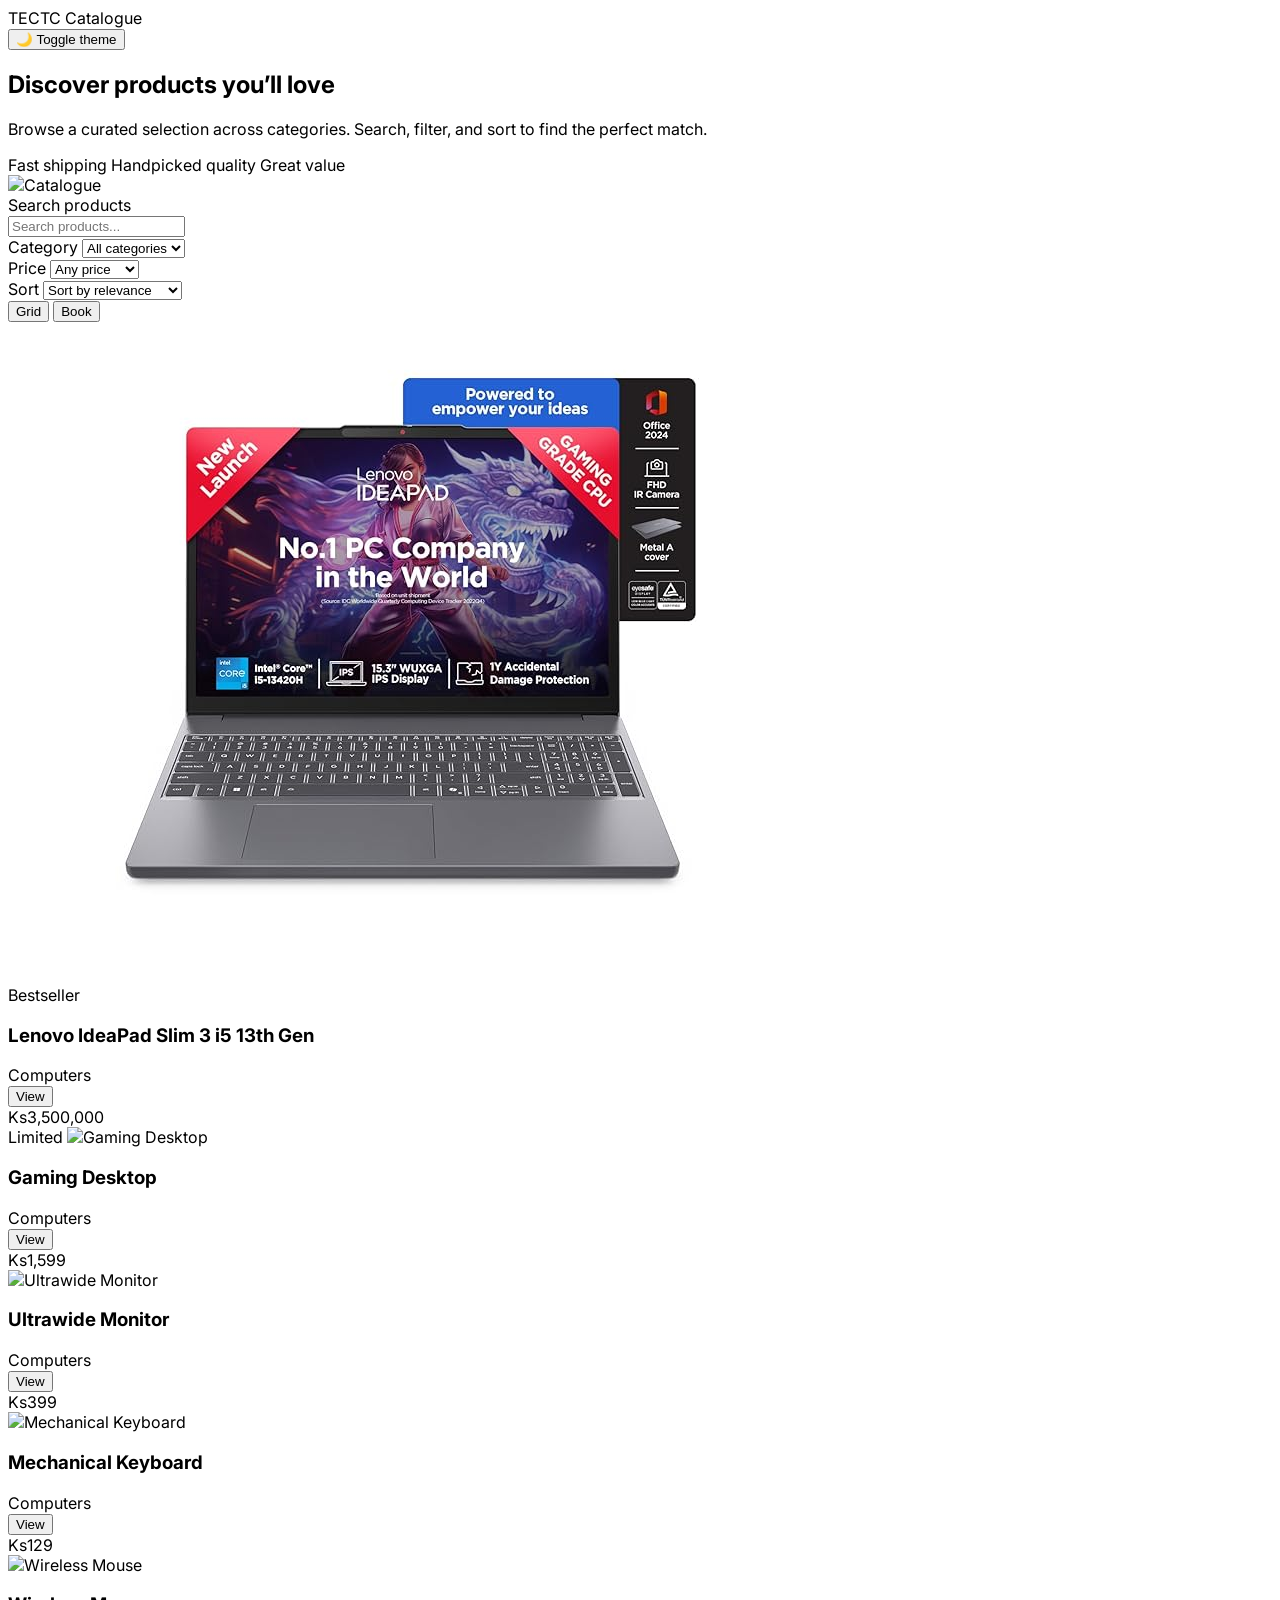
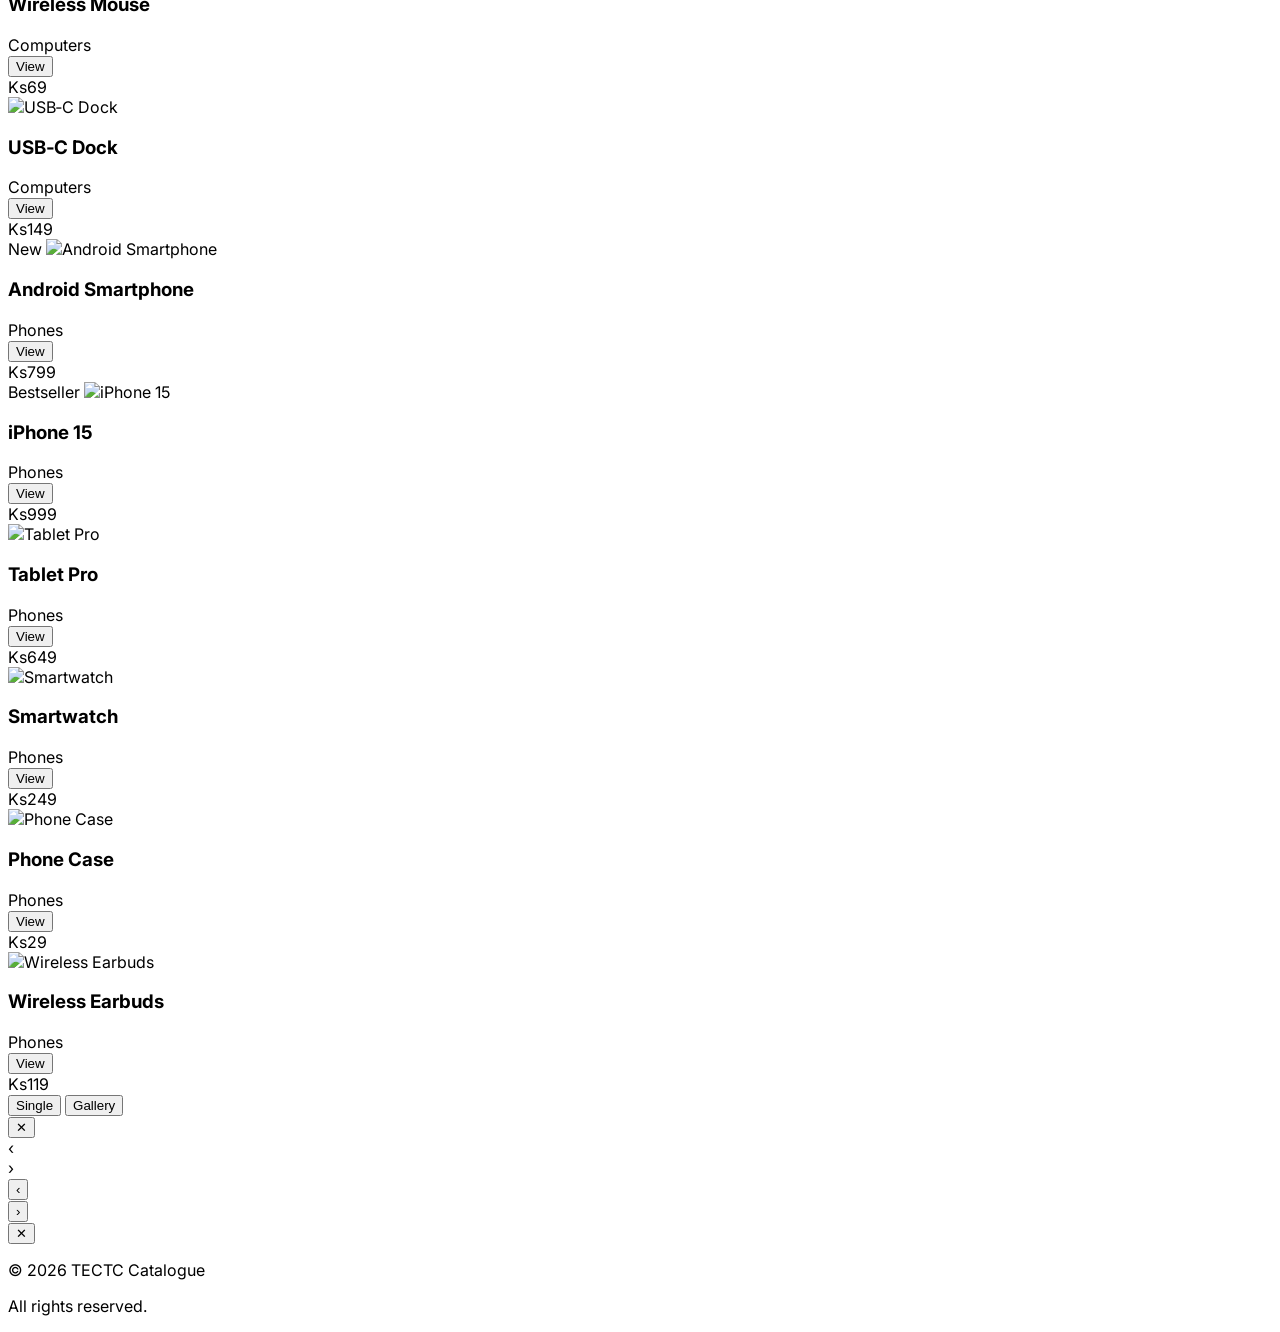
==== index.html @ d2a8df97 "aadf" ====
<!doctype html>
<html lang="en">
  <head>
    <meta charset="utf-8">
    <meta name="viewport" content="width=device-width, initial-scale=1">
    <title>Catalogue</title>
    <script src="https://cdn.tailwindcss.com"></script>
    <script>
      tailwind.config = {
        darkMode: 'class',
        theme: {
          extend: {
            colors: {
              brand: {
                50: '#eef9ff',
                100: '#d9f0ff',
                200: '#b9e4ff',
                300: '#87d3ff',
                400: '#4fbaff',
                500: '#1f9eff',
                600: '#0f7fe3',
                700: '#1063b5',
                800: '#124f8f',
                900: '#123f72'
              }
            },
            boxShadow: {
              soft: '0 10px 30px rgba(2, 132, 199, 0.15)'
            },
            keyframes: {
              'fade-in-up': {
                '0%': { opacity: '0', transform: 'translateY(8px)' },
                '100%': { opacity: '1', transform: 'translateY(0)' }
              },
              'scale-in': {
                '0%': { opacity: '0', transform: 'scale(0.96)' },
                '100%': { opacity: '1', transform: 'scale(1)' }
              },
              'flip-right': {
                '0%': { transform: 'rotateY(0deg)' },
                '100%': { transform: 'rotateY(-180deg)' }
              },
              'flip-left': {
                '0%': { transform: 'rotateY(0deg)' },
                '100%': { transform: 'rotateY(180deg)' }
              },
              float: {
                '0%, 100%': { transform: 'translateY(0)' },
                '50%': { transform: 'translateY(-8px)' }
              },
              shimmer: {
                '0%': { backgroundPosition: '-200% 0' },
                '100%': { backgroundPosition: '200% 0' }
              },
              'rotate-in': {
                '0%': { transform: 'rotate(-90deg)', opacity: '0' },
                '100%': { transform: 'rotate(0deg)', opacity: '1' }
              }
            },
            animation: {
              'fade-in-up': 'fade-in-up 500ms ease-out both',
              'fade-in-up-slow': 'fade-in-up 800ms ease-out both',
              'scale-in': 'scale-in 300ms ease-out both',
              'flip-right': 'flip-right 700ms ease-in-out both',
              'flip-left': 'flip-left 700ms ease-in-out both',
              float: 'float 6s ease-in-out infinite',
              shimmer: 'shimmer 2s linear infinite',
              'rotate-in': 'rotate-in 300ms ease-out both'
            }
          }
        }
      }
    </script>
    <link rel="preconnect" href="https://fonts.googleapis.com">
    <link rel="preconnect" href="https://fonts.gstatic.com" crossorigin>
    <link href="https://fonts.googleapis.com/css2?family=Inter:wght@400;500;600;700&display=swap" rel="stylesheet">
    <style>
      html, body { font-family: Inter, system-ui, -apple-system, Segoe UI, Roboto, Helvetica, Arial, sans-serif; }
      .book { perspective: 1400px; }
      .spread { position: absolute; inset: 0; }
      .page { position: absolute; top: 0; width: 50%; height: 100%; transform-style: preserve-3d; backface-visibility: hidden; }
      .page-left { left: 0; transform-origin: right; }
      .page-right { right: 0; transform-origin: left; }
      @media (max-width: 640px) {
        .page { width: 100%; }
        #book { position: relative; inset: auto; z-index: auto; }
        #book > .relative { width: 100vw; max-width: none; margin: 0; min-height: 100vh; min-height: 100dvh; min-height: 100svh; }
        #book .book { width: 100vw; height: auto; min-height: 100vh; min-height: 100dvh; min-height: 100svh; border-radius: 0; }
        #book .pointer-events-none { display: none; }
        #prevBook, #nextBook {
          position: absolute;
          top: 50%;
          transform: translateY(-50%);
          width: 2.75rem;
          height: 2.75rem;
          display: grid;
          place-items: center;
          border-radius: 9999px;
          touch-action: manipulation;
        }
        #prevBook { left: 10px; }
        #nextBook { right: 10px; }
        #closeBook { position: absolute; top: calc(env(safe-area-inset-top) + 12px); right: 12px; }
        #bookProgress { display: inline-block; padding: 6px 10px; background: rgba(0,0,0,0.08); color: inherit; border-radius: 9999px; backdrop-filter: blur(6px); }
        #tapLeft, #tapRight { touch-action: manipulation; }
        #tapLeft, #tapRight { width: 35vw; }
      }
      @media (orientation: landscape) and (max-width: 900px) {
        #tapLeft, #tapRight { width: 25vw; }
      }
    </style>
  </head>
  <body class="bg-white dark:bg-neutral-950 text-neutral-900 dark:text-neutral-100">
    <div class="min-h-screen">
      <header class="sticky top-0 z-30 backdrop-blur bg-white/70 dark:bg-neutral-950/70 border-b border-neutral-200/70 dark:border-neutral-800">
        <div class="max-w-7xl mx-auto px-4 sm:px-6 lg:px-8">
          <div class="flex items-center justify-between h-16">
            <div class="flex items-center gap-3">
              <div class="size-9 rounded-xl bg-gradient-to-br from-brand-500 to-cyan-500 shadow-soft animate-float"></div>
              <div class="text-lg font-bold tracking-tight animate-fade-in-up">TECTC Catalogue</div>
            </div>
            <div class="flex items-center gap-2">
              <button id="themeToggle" class="inline-flex items-center gap-2 rounded-lg px-3 py-2 text-sm font-medium bg-neutral-100 dark:bg-neutral-800 hover:bg-neutral-200 dark:hover:bg-neutral-700 transition-colors">
                <span id="themeIcon" aria-hidden="true" class="inline-block">🌙</span>
                <span>Toggle theme</span>
              </button>
            </div>
          </div>
        </div>
      </header>

      <section class="relative overflow-hidden">
        <div class="absolute inset-0 bg-gradient-to-br from-brand-50 via-cyan-50 to-transparent dark:from-brand-900/20 dark:via-cyan-900/10 pointer-events-none"></div>
        <div class="max-w-7xl mx-auto px-4 sm:px-6 lg:px-8 py-12 lg:py-16 relative">
          <div class="grid lg:grid-cols-2 items-center gap-8">
            <div>
              <h1 class="text-3xl sm:text-4xl font-bold tracking-tight animate-fade-in-up">Discover products you’ll love</h1>
              <p class="mt-3 text-neutral-600 dark:text-neutral-300 animate-fade-in-up" style="animation-delay:120ms">Browse a curated selection across categories. Search, filter, and sort to find the perfect match.</p>
              <div class="mt-6 flex flex-wrap gap-3">
                <span class="inline-flex items-center rounded-full bg-brand-100 text-brand-700 dark:bg-brand-800/40 dark:text-brand-200 px-3 py-1 text-sm animate-scale-in" style="animation-delay:200ms">Fast shipping</span>
                <span class="inline-flex items-center rounded-full bg-cyan-100 text-cyan-700 dark:bg-cyan-800/40 dark:text-cyan-200 px-3 py-1 text-sm animate-scale-in" style="animation-delay:260ms">Handpicked quality</span>
                <span class="inline-flex items-center rounded-full bg-purple-100 text-purple-700 dark:bg-purple-800/40 dark:text-purple-200 px-3 py-1 text-sm animate-scale-in" style="animation-delay:320ms">Great value</span>
              </div>
            </div>
            <div class="lg:justify-self-end">
              <div class="relative rounded-2xl p-1 isolate shadow-soft ring-1 ring-neutral-200/70 dark:ring-neutral-800 animate-fade-in-up-slow bg-gradient-to-br from-brand-100 via-cyan-100 to-transparent dark:from-brand-900/40 dark:via-cyan-900/30" style="animation-delay:200ms">
                <img class="rounded-xl w-full h-64 object-cover mix-blend-darken dark:mix-blend-lighten opacity-95" src="https://www.totalit.co.zw/wp-content/uploads/2018/05/Materiels.png" alt="Catalogue">
              </div>
            </div>
          </div>
        </div>
      </section>

      <main class="max-w-7xl mx-auto px-4 sm:px-6 lg:px-8 pb-16">
        <div class="mt-4 grid gap-4 sm:grid-cols-12">
          <div class="sm:col-span-5">
            <label for="search" class="sr-only">Search products</label>
            <div class="relative">
              <input id="search" type="text" placeholder="Search products..." class="w-full rounded-xl border border-neutral-200 dark:border-neutral-800 bg-white dark:bg-neutral-900 px-4 py-3 pl-10 focus:outline-none focus:ring-2 focus:ring-brand-500">
              <span class="absolute left-3 top-1/2 -translate-y-1/2 text-neutral-400"></span>
            </div>
          </div>
          <div class="sm:col-span-3">
            <label for="category" class="sr-only">Category</label>
            <select id="category" class="w-full rounded-xl border border-neutral-200 dark:border-neutral-800 bg-white dark:bg-neutral-900 px-4 py-3 focus:outline-none focus:ring-2 focus:ring-brand-500">
              <option value="">All categories</option>
            </select>
          </div>
          <div class="sm:col-span-2">
            <label for="price" class="sr-only">Price</label>
            <select id="price" class="w-full rounded-xl border border-neutral-200 dark:border-neutral-800 bg-white dark:bg-neutral-900 px-4 py-3 focus:outline-none focus:ring-2 focus:ring-brand-500">
              <option value="">Any price</option>
              <option value="0-50">$0–$50</option>
              <option value="50-100">$50–$100</option>
              <option value="100-250">$100–$250</option>
              <option value="250-9999">$250+</option>
            </select>
          </div>
          <div class="sm:col-span-2">
            <label for="sort" class="sr-only">Sort</label>
            <select id="sort" class="w-full rounded-xl border border-neutral-200 dark:border-neutral-800 bg-white dark:bg-neutral-900 px-4 py-3 focus:outline-none focus:ring-2 focus:ring-brand-500">
              <option value="relevance">Sort by relevance</option>
              <option value="price-asc">Price: Low to High</option>
              <option value="price-desc">Price: High to Low</option>
              <option value="rating-desc">Rating: High to Low</option>
            </select>
          </div>
        </div>

        <div class="mt-2 flex flex-wrap gap-2" id="activeFilters"></div>

        <div class="mt-4 flex justify-end">
          <div class="inline-flex rounded-xl border border-neutral-200 dark:border-neutral-800 overflow-hidden">
            <button id="modeGrid" class="px-3 py-2 text-sm font-medium bg-brand-600 text-white">Grid</button>
            <button id="modeBook" class="px-3 py-2 text-sm font-medium bg-neutral-100 dark:bg-neutral-800 text-neutral-800 dark:text-neutral-100">Book</button>
          </div>
        </div>

        <div class="mt-6 grid grid-cols-1 sm:grid-cols-2 lg:grid-cols-3 xl:grid-cols-4 gap-6" id="grid"></div>

        <div id="book" class="mt-6 hidden">
          <div class="relative mx-auto max-w-12xl">
            <div class="book aspect-[2/3] sm:aspect-[3/2] mx-auto bg-white dark:bg-neutral-900 rounded-2xl shadow-soft ring-1 ring-neutral-200/70 dark:ring-neutral-800 overflow-hidden">
              <div id="bookStack" class="relative w-full h-full"></div>
              <div class="pointer-events-none absolute inset-0 bg-gradient-to-r from-transparent via-black/5 to-transparent"></div>
              <div class="absolute top-3 inset-x-0 flex justify-center">
                <div class="inline-flex rounded-full bg-white/80 dark:bg-neutral-900/70 backdrop-blur ring-1 ring-neutral-200/70 dark:ring-neutral-800 overflow-hidden">
                  <button id="modeSingle" class="px-3 py-1.5 text-xs font-medium bg-brand-600 text-white">Single</button>
                  <button id="modeMulti" class="px-3 py-1.5 text-xs font-medium text-neutral-800 dark:text-neutral-100">Gallery</button>
                </div>
              </div>
              <div class="absolute top-3 right-3 sm:hidden">
                <button id="closeBook" class="rounded-full bg-white/80 dark:bg-neutral-900/80 ring-1 ring-neutral-200/70 dark:ring-neutral-800 size-9 grid place-items-center hover:bg-white dark:hover:bg-neutral-900 transition-colors">✕</button>
              </div>
              <div id="tapLeft" class="sm:hidden absolute inset-y-0 left-0 w-1/3 active:bg-black/5" aria-label="Previous page">
                <span class="pointer-events-none absolute left-2 top-1/2 -translate-y-1/2 text-neutral-500/80 dark:text-neutral-400/80 text-xl">‹</span>
              </div>
              <div id="tapRight" class="sm:hidden absolute inset-y-0 right-0 w-1/3 active:bg-black/5" aria-label="Next page">
                <span class="pointer-events-none absolute right-2 top-1/2 -translate-y-1/2 text-neutral-500/80 dark:text-neutral-400/80 text-xl">›</span>
              </div>
            </div>
            <div class="absolute inset-y-0 left-0 flex items-center">
              <button id="prevBook" class="m-2 rounded-full bg-white/70 dark:bg-neutral-900/70 ring-1 ring-neutral-200/70 dark:ring-neutral-800 size-9 grid place-items-center hover:bg-white dark:hover:bg-neutral-900 transition-colors">‹</button>
            </div>
            <div class="absolute inset-y-0 right-0 flex items-center">
              <button id="nextBook" class="m-2 rounded-full bg-white/70 dark:bg-neutral-900/70 ring-1 ring-neutral-200/70 dark:ring-neutral-800 size-9 grid place-items-center hover:bg-white dark:hover:bg-neutral-900 transition-colors">›</button>
            </div>
            <div class="absolute bottom-3 inset-x-0 text-center text-xs text-neutral-600 dark:text-neutral-300">
              <span id="bookProgress"></span>
            </div>
          </div>
        </div>

        <div class="mt-6 text-center text-neutral-600 dark:text-neutral-300 animate-fade-in-up" id="empty" hidden>No products match your filters.</div>
      </main>
      <div id="detailModal" class="fixed inset-0 z-40 hidden" role="dialog" aria-modal="true" aria-labelledby="detailTitle">
        <div id="detailOverlay" class="absolute inset-0 bg-black/40 backdrop-blur-sm"></div>
        <div class="relative mx-auto max-w-5xl sm:max-w-6xl p-6 sm:p-8 h-full overflow-y-auto">
          <div class="relative rounded-2xl bg-white dark:bg-neutral-900 shadow-soft ring-1 ring-neutral-200/70 dark:ring-neutral-800">
            <button id="detailClose" class="absolute top-3 right-3 rounded-full bg-white/80 dark:bg-neutral-900/80 ring-1 ring-neutral-200/70 dark:ring-neutral-800 size-9 grid place-items-center hover:bg-white dark:hover:bg-neutral-900 transition-colors">✕</button>
            <div id="detailBody" class="p-4 sm:p-6"></div>
          </div>
        </div>
      </div>

      <footer class="border-t border-neutral-200/70 dark:border-neutral-800">
        <div class="max-w-7xl mx-auto px-4 sm:px-6 lg:px-8 py-8 text-sm text-neutral-600 dark:text-neutral-300">
          <div class="flex items-center justify-between">
            <p>© <span id="year"></span> TECTC Catalogue</p>
            <p>All rights reserved.</p>
          </div>
        </div>
      </footer>
    </div>

    <script>
      const products = [
        { id: 1, name: 'Lenovo IdeaPad Slim 3 i5 13th Gen', price: 3500000, rating: 4.7, category: 'Computers', image: 'assets/img/lenovo.jpg', gallery: ['assets/img/lenovo.jpg','https://picsum.photos/seed/lenovo1/1200/900','https://picsum.photos/seed/lenovo2/1200/900'], badge: 'Bestseller', specs: [
          { label: 'CPU', value: 'Intel Core i5 13th Gen' },
          { label: 'RAM', value: '16GB DDR5' },
          { label: 'Storage', value: '512GB NVMe SSD' },
          { label: 'Display', value: '15.6" FHD' },
          { label: 'OS', value: 'Windows 11' }
        ] },
        { id: 2, name: 'Gaming Desktop', price: 1599, rating: 4.6, category: 'Computers', image: 'https://picsum.photos/seed/desktop/600/400', gallery: ['https://picsum.photos/seed/desktop/1200/900','https://picsum.photos/seed/desktop-1/1200/900','https://picsum.photos/seed/desktop-2/1200/900'], badge: 'Limited', specs: [
          { label: 'CPU', value: 'AMD Ryzen 7' },
          { label: 'GPU', value: 'NVIDIA RTX 4070' },
          { label: 'RAM', value: '32GB DDR5' },
          { label: 'Storage', value: '1TB NVMe SSD' }
        ] },
        { id: 3, name: 'Ultrawide Monitor', price: 399, rating: 4.5, category: 'Computers', image: 'https://picsum.photos/seed/monitor/600/400', specs: [
          { label: 'Size', value: '34"' },
          { label: 'Resolution', value: '3440×1440' },
          { label: 'Refresh', value: '144Hz' },
          { label: 'Panel', value: 'IPS' }
        ] },
        { id: 4, name: 'Mechanical Keyboard', price: 129, rating: 4.4, category: 'Computers', image: 'https://picsum.photos/seed/keyboard/600/400', specs: [
          { label: 'Switch', value: 'Brown' },
          { label: 'Layout', value: 'TKL' },
          { label: 'Backlight', value: 'RGB' }
        ] },
        { id: 5, name: 'Wireless Mouse', price: 69, rating: 4.3, category: 'Computers', image: 'https://picsum.photos/seed/mouse/600/400', specs: [
          { label: 'Sensor', value: 'Optical' },
          { label: 'DPI', value: '8000' },
          { label: 'Battery', value: 'Rechargeable' }
        ] },
        { id: 6, name: 'USB‑C Dock', price: 149, rating: 4.2, category: 'Computers', image: 'https://picsum.photos/seed/dock/600/400', specs: [
          { label: 'Ports', value: 'HDMI/USB-A/Ethernet' },
          { label: 'Power', value: '100W PD' }
        ] },
        { id: 7, name: 'Android Smartphone', price: 799, rating: 4.5, category: 'Phones', image: 'https://picsum.photos/seed/android/600/400', gallery: ['https://picsum.photos/seed/android/1200/900','https://picsum.photos/seed/android-1/1200/900','https://picsum.photos/seed/android-2/1200/900'], badge: 'New', specs: [
          { label: 'Chip', value: 'Snapdragon 8 Gen 2' },
          { label: 'RAM', value: '12GB' },
          { label: 'Storage', value: '256GB' },
          { label: 'Display', value: '6.7" OLED 120Hz' }
        ] },
        { id: 8, name: 'iPhone 15', price: 999, rating: 4.6, category: 'Phones', image: 'https://picsum.photos/seed/iphone/600/400', gallery: ['https://picsum.photos/seed/iphone/1200/900','https://picsum.photos/seed/iphone-1/1200/900','https://picsum.photos/seed/iphone-2/1200/900'], badge: 'Bestseller', specs: [
          { label: 'Chip', value: 'A16 Bionic' },
          { label: 'Storage', value: '128GB' },
          { label: 'Display', value: '6.1" OLED' },
          { label: 'Camera', value: '48MP' }
        ] },
        { id: 9, name: 'Tablet Pro', price: 649, rating: 4.4, category: 'Phones', image: 'https://picsum.photos/seed/tablet/600/400', specs: [
          { label: 'Chip', value: 'M2' },
          { label: 'Display', value: '11" 120Hz' },
          { label: 'Storage', value: '256GB' }
        ] },
        { id: 10, name: 'Smartwatch', price: 249, rating: 4.3, category: 'Phones', image: 'https://picsum.photos/seed/smartwatch/600/400', specs: [
          { label: 'Battery', value: '18h' },
          { label: 'Water', value: '5ATM' },
          { label: 'Sensors', value: 'HR/GPS' }
        ] },
        { id: 11, name: 'Phone Case', price: 29, rating: 4.1, category: 'Phones', image: 'https://picsum.photos/seed/phonecase/600/400', specs: [
          { label: 'Material', value: 'TPU' },
          { label: 'Color', value: 'Black' }
        ] },
        { id: 12, name: 'Wireless Earbuds', price: 119, rating: 4.2, category: 'Phones', image: 'https://picsum.photos/seed/earbuds/600/400', specs: [
          { label: 'Battery', value: '24h with case' },
          { label: 'ANC', value: 'Hybrid ANC' },
          { label: 'Codec', value: 'AAC' }
        ] }
      ]

      const categories = [...new Set(products.map(p => p.category))]
      const state = { search: '', category: '', sort: 'relevance', view: 'grid', gallery: 'single' }

      const grid = document.getElementById('grid')
      const empty = document.getElementById('empty')
      const search = document.getElementById('search')
      const category = document.getElementById('category')
      const sort = document.getElementById('sort')
      const activeFilters = document.getElementById('activeFilters')
      const year = document.getElementById('year')
      const modeGrid = document.getElementById('modeGrid')
      const modeBook = document.getElementById('modeBook')
      const bookEl = document.getElementById('book')
      const bookStack = document.getElementById('bookStack')
      const prevBook = document.getElementById('prevBook')
      const nextBook = document.getElementById('nextBook')
      const bookProgress = document.getElementById('bookProgress')
      const modeSingle = document.getElementById('modeSingle')
      const modeMulti = document.getElementById('modeMulti')
      function formatPrice(n) { try { return 'Ks' + Number(n).toLocaleString() } catch { return 'Ks' + n } }
      const closeBook = document.getElementById('closeBook')
      const tapLeft = document.getElementById('tapLeft')
      const tapRight = document.getElementById('tapRight')
      const bookDots = document.getElementById('bookDots')
      let bookIndex = 0
      let downBookX = null
      let dragging = false
      let dragW = 0

      categories.forEach(c => {
        const opt = document.createElement('option')
        opt.value = c
        opt.textContent = c
        category.appendChild(opt)
      })

      year.textContent = new Date().getFullYear()

      search.addEventListener('input', e => { state.search = e.target.value.trim().toLowerCase(); render() })
      category.addEventListener('change', e => { state.category = e.target.value; render() })
      sort.addEventListener('change', e => { state.sort = e.target.value; render() })
      modeGrid.addEventListener('click', () => { state.view = 'grid'; render() })
      modeBook.addEventListener('click', () => { state.view = 'book'; render() })
      modeSingle.addEventListener('click', () => { state.gallery = 'single'; render() })
      modeMulti.addEventListener('click', () => { state.gallery = 'multi'; render() })
      if (closeBook) closeBook.addEventListener('click', () => { state.view = 'grid'; render() })
      if (tapLeft) tapLeft.addEventListener('click', () => turn(-1))
      if (tapRight) tapRight.addEventListener('click', () => turn(1))
      let resizeTimer = null
      window.addEventListener('resize', () => {
        if (state.view !== 'book') return
        clearTimeout(resizeTimer)
        resizeTimer = setTimeout(() => render(), 160)
      })

      function applyFilters(list) {
        let result = list.filter(p => p.name.toLowerCase().includes(state.search))
        if (state.category) result = result.filter(p => p.category === state.category)
        switch (state.sort) {
          case 'price-asc': result.sort((a,b) => a.price - b.price); break
          case 'price-desc': result.sort((a,b) => b.price - a.price); break
          case 'rating-desc': result.sort((a,b) => b.rating - a.rating); break
        }
        return result
      }

      function pageImage(p) {
        if (!p) {
          return `<div class="h-full grid place-items-center text-neutral-500 dark:text-neutral-400 text-sm">End</div>`
        }
        const m = p.image.match(/seed\/([^/]+)\//)
        const base = m ? m[1] : 'photo'
        if (state.gallery === 'multi') {
          const seeds = [base, base + '-1', base + '-2', base + '-3']
          const thumbs = seeds.map((s, i) => `
            <img data-seed="${s}" src="https://picsum.photos/seed/${s}/200/150" alt="${p.name}" class="gallery-thumb ${i===0 ? 'ring-2 ring-brand-500' : ''} w-16 h-16 rounded-lg object-cover cursor-pointer">
          `).join('')
          return `
            <div class="h-full p-4">
              <div class="flex flex-col h-full">
                <div class="relative rounded-2xl overflow-hidden ring-1 ring-neutral-200/70 dark:ring-neutral-800 shadow-soft aspect-[4/3] bg-neutral-100 dark:bg-neutral-900">
                  <img src="https://picsum.photos/seed/${seeds[0]}/1200/900" alt="${p.name}" class="gallery-main absolute inset-0 w-full h-full object-cover object-center">
                  ${p.badge ? `<span class="absolute left-3 top-3 rounded-full bg-brand-100 text-brand-700 dark:bg-brand-800/50 dark:text-brand-200 px-2 py-1 text-xs">${p.badge}</span>` : ''}
                  <div class="absolute inset-x-0 bottom-0 p-3">
                    <div class="rounded-lg bg-black/30 dark:bg-black/30 backdrop-blur px-3 py-1.5 text-xs text-white">${p.name}</div>
                  </div>
                </div>
                <div class="mt-3 flex gap-2 overflow-x-auto pb-2">
                  ${thumbs}
                </div>
              </div>
            </div>
          `
        } else {
          return `
            <div class="h-full p-4">
              <div class="relative rounded-2xl overflow-hidden ring-1 ring-neutral-200/70 dark:ring-neutral-800 shadow-soft aspect-[4/3] bg-neutral-100 dark:bg-neutral-900">
                <img loading="lazy" decoding="async"
                     src="https://picsum.photos/seed/${base}/768/576"
                     srcset="https://picsum.photos/seed/${base}/480/360 480w, https://picsum.photos/seed/${base}/768/576 768w, https://picsum.photos/seed/${base}/1200/900 1200w"
                     sizes="(max-width: 640px) 100vw, 50vw"
                     alt="${p.name}" class="absolute inset-0 w-full h-full object-cover object-center">
                ${p.badge ? `<span class="absolute left-3 top-3 rounded-full bg-brand-100 text-brand-700 dark:bg-brand-800/50 dark:text-brand-200 px-2 py-1 text-xs">${p.badge}</span>` : ''}
                <div class="absolute inset-x-0 bottom-0 p-3">
                  <div class="rounded-lg bg-black/30 dark:bg-black/30 backdrop-blur px-3 py-1.5 text-xs text-white">${p.name}</div>
                </div>
              </div>
            </div>
          `
        }
      }

      function pageText(p) {
        if (!p) {
          return `<div class="h-full grid place-items-center text-neutral-500 dark:text-neutral-400 text-sm">End</div>`
        }
        return `
          <div class="h-full p-6 sm:p-8">
            <div class="flex flex-col justify-center h-full">
              <h2 class="text-3xl sm:text-4xl font-bold tracking-tight">${p.name}</h2>
              <div class="mt-2 h-1 w-16 bg-brand-600 rounded-full"></div>
              <div class="mt-3 inline-flex items-center gap-2">
                <span class="rounded-full bg-neutral-100 dark:bg-neutral-800 px-3 py-1 text-sm">${p.category}</span>
                <span class="inline-flex items-center text-amber-400 text-sm">${'★'.repeat(Math.round(p.rating)) + '☆'.repeat(5 - Math.round(p.rating))}</span>
              </div>
              <div class="mt-5 text-neutral-700 dark:text-neutral-300 leading-relaxed max-w-md">
                Premium, hand‑picked quality designed for everyday use. Built with durable materials and crafted for comfort—perfect for gifts or personal use.
              </div>
              ${p.specs && p.specs.length ? `
                <div class="mt-5 grid grid-cols-2 gap-3 max-w-md">
                  ${p.specs.slice(0,4).map(s => `
                    <div class="rounded-xl bg-neutral-100 dark:bg-neutral-800/60 p-4 text-sm">
                      <div class="text-neutral-500 dark:text-neutral-400">${s.label}</div>
                      <div class="font-semibold">${s.value}</div>
                    </div>
                  `).join('')}
                </div>
              ` : `
                <ul class="mt-5 space-y-2 text-sm text-neutral-700 dark:text-neutral-300">
                  <li>✓ Quality guaranteed</li>
                  <li>✓ Fast shipping</li>
                  <li>✓ Great value</li>
                </ul>
              `}
              <div class="mt-6 grid grid-cols-2 gap-4 max-w-md">
                <div class="rounded-xl bg-neutral-100 dark:bg-neutral-800/60 p-4 text-sm">
                  <div class="text-neutral-500 dark:text-neutral-400">Price</div>
                  <div class="text-2xl font-bold">${formatPrice(p.price)}</div>
                </div>
                <div class="rounded-xl bg-neutral-100 dark:bg-neutral-800/60 p-4 text-sm">
                  <div class="text-neutral-500 dark:text-neutral-400">Rating</div>
                  <div class="font-semibold">${p.rating.toFixed(1)} / 5</div>
                </div>
              </div>
              <div class="mt-6 flex items-center gap-3">
                <button class="rounded-lg px-5 py-2.5 text-sm font-medium bg-gradient-to-r from-brand-600 to-cyan-600 text-white hover:from-brand-700 hover:to-cyan-700 transition-colors">Buy now</button>
                <button class="rounded-lg px-5 py-2.5 text-sm font-medium bg-neutral-100 dark:bg-neutral-800 hover:bg-neutral-200 dark:hover:bg-neutral-700 transition-colors">Wishlist</button>
              </div>
            </div>
          </div>
        `
      }
      function pageMobile(p) {
        if (!p) {
          return `<div class="h-full grid place-items-center text-neutral-500 dark:text-neutral-400 text-sm">End</div>`
        }
        const badge = p.badge ? `<span class="absolute left-3 top-3 rounded-full bg-brand-100 text-brand-700 dark:bg-brand-800/50 dark:text-brand-200 px-2 py-1 text-xs">${p.badge}</span>` : ''
        const stars = '★'.repeat(Math.round(p.rating)) + '☆'.repeat(5 - Math.round(p.rating))
        const m = p.image.match(/seed\/([^/]+)\//)
        const base = m ? m[1] : 'photo'
        const imageBlock = state.gallery === 'multi'
          ? (() => {
              const seeds = [base, base + '-1', base + '-2', base + '-3']
              const thumbs = seeds.map((s, i) => `
                <img data-seed="${s}" src="https://picsum.photos/seed/${s}/200/150" alt="${p.name}" class="gallery-thumb ${i===0 ? 'ring-2 ring-brand-500' : ''} w-16 h-16 rounded-lg object-cover cursor-pointer">
              `).join('')
              return `
                <div class="relative rounded-xl overflow-hidden ring-1 ring-neutral-200/70 dark:ring-neutral-800 shadow-soft aspect-[4/3] bg-neutral-100 dark:bg-neutral-900">
                  <img loading="lazy" decoding="async"
                       src="https://picsum.photos/seed/${seeds[0]}/1200/900"
                       srcset="https://picsum.photos/seed/${seeds[0]}/768/576 768w, https://picsum.photos/seed/${seeds[0]}/1200/900 1200w"
                       sizes="(max-width: 640px) 100vw, 50vw"
                       alt="${p.name}" class="gallery-main absolute inset-0 w-full h-full object-cover object-center">
                  ${badge}
                </div>
                <div class="mt-3 flex gap-2 overflow-x-auto pb-2">
                  ${thumbs}
                </div>
              `
            })()
          : `
            <div class="relative rounded-xl overflow-hidden ring-1 ring-neutral-200/70 dark:ring-neutral-800 shadow-soft aspect-[4/3] bg-neutral-100 dark:bg-neutral-900">
              <img loading="lazy" decoding="async" src="${p.image}" alt="${p.name}" class="absolute inset-0 w-full h-full object-cover object-center">
              ${badge}
            </div>
          `
        return `
          <div class="h-full overflow-auto p-4">
            ${imageBlock}
            <div class="mt-4">
              <h2 class="text-2xl font-bold tracking-tight">${p.name}</h2>
              <div class="mt-2 inline-flex items-center gap-2">
                <span class="rounded-full bg-neutral-100 dark:bg-neutral-800 px-3 py-1 text-xs">${p.category}</span>
                <span class="inline-flex items-center text-amber-400 text-xs">${stars}</span>
              </div>
              <div class="mt-3 grid grid-cols-2 gap-3">
                <div class="rounded-lg bg-neutral-100 dark:bg-neutral-800/60 p-3 text-sm">
                  <div class="text-neutral-500 dark:text-neutral-400">Price</div>
                  <div class="text-xl font-bold">${formatPrice(p.price)}</div>
                </div>
                <div class="rounded-lg bg-neutral-100 dark:bg-neutral-800/60 p-3 text-sm">
                  <div class="text-neutral-500 dark:text-neutral-400">Rating</div>
                  <div class="font-semibold">${p.rating.toFixed(1)} / 5</div>
                </div>
              </div>
            </div>
          </div>
          <div class="fixed inset-x-0 bottom-0 z-50">
            <div class="mx-3 mb-[calc(env(safe-area-inset-bottom)+12px)] rounded-full bg-white/90 dark:bg-neutral-900/90 ring-1 ring-neutral-200/70 dark:ring-neutral-800 shadow-soft backdrop-blur px-3 py-2 flex items-center justify-center gap-3">
              <button class="rounded-full px-5 py-2 text-sm font-medium bg-brand-600 text-white">Buy</button>
              <button class="rounded-full px-5 py-2 text-sm font-medium bg-neutral-100 dark:bg-neutral-800">Wishlist</button>
            </div>
          </div>
        `
      }

      function chunk(arr, size) {
        const out = []
        for (let i = 0; i < arr.length; i += size) out.push(arr.slice(i, i + size))
        return out
      }

      function buildBook(list) {
        bookStack.innerHTML = ''
        const spreads = chunk(list, 1)
        const isMobile = window.matchMedia('(max-width: 640px)').matches
        spreads.forEach((group, idx) => {
          const p = group[0]
          const leftItem = isMobile ? pageMobile(p) : pageImage(p)
          const rightItem = isMobile ? '' : pageText(p)
          const spread = document.createElement('div')
          spread.className = 'spread'
          spread.style.zIndex = String(spreads.length - idx)
          spread.innerHTML = `
            <div class="page page-left bg-white dark:bg-neutral-900 border-r border-neutral-200 dark:border-neutral-800 shadow-[inset_0_0_0_1px_rgba(0,0,0,0.06),0_10px_30px_rgba(0,0,0,0.06)]">${leftItem}</div>
            ${rightItem ? `<div class="page page-right bg-white dark:bg-neutral-900 border-l border-neutral-200 dark:border-neutral-800 shadow-[inset_0_0_0_1px_rgba(0,0,0,0.06),0_10px_30px_rgba(0,0,0,0.06)]">${rightItem}</div>` : ''}
          `
          bookStack.appendChild(spread)
          const main = spread.querySelector('.gallery-main')
          const thumbs = spread.querySelectorAll('.gallery-thumb')
          if (main && thumbs.length) {
            thumbs.forEach(t => {
              t.addEventListener('click', () => {
                const seed = t.getAttribute('data-seed')
                main.setAttribute('src', 'https://picsum.photos/seed/' + seed + '/1200/900')
                thumbs.forEach(x => { x.classList.remove('ring-2','ring-brand-500') })
                t.classList.add('ring-2','ring-brand-500')
              })
            })
          }
        })
        bookIndex = 0
          bookProgress.textContent = spreads.length ? (bookIndex + 1) + ' / ' + spreads.length : ''
          if (bookDots) {
          bookDots.innerHTML = spreads.map((_, i) => `<button data-i="${i}" class="${i===bookIndex?'size-3.5 bg-brand-600':'size-3 bg-neutral-300 dark:bg-neutral-700'} rounded-full"></button>`).join('')
          Array.from(bookDots.children).forEach(btn => {
            btn.addEventListener('click', () => {
              const i = Number(btn.getAttribute('data-i'))
              goto(i)
            })
          })
          }
      }

      function goto(i) {
        const spreads = Array.from(bookStack.children)
        if (!spreads.length) return
        spreads.forEach((s, idx) => {
          s.style.display = idx < i ? 'none' : ''
        })
        bookIndex = Math.min(Math.max(i, 0), spreads.length - 1)
        bookProgress.textContent = (bookIndex + 1) + ' / ' + spreads.length
        if (bookDots) {
          Array.from(bookDots.children).forEach((b, idx) => {
            b.className = (idx===bookIndex ? 'size-3.5 bg-brand-600' : 'size-3 bg-neutral-300 dark:bg-neutral-700') + ' rounded-full'
          })
        }
      }

      function turn(dir) {
        const spreads = Array.from(bookStack.children)
        if (!spreads.length) return
        if (dir > 0 && bookIndex < spreads.length - 1) {
          const current = spreads[bookIndex]
          const target = current.querySelector('.page-right') || current.querySelector('.page-left')
          target.classList.add('animate-flip-right')
          target.addEventListener('animationend', () => {
            current.style.display = 'none'
            bookIndex++
            bookProgress.textContent = (bookIndex + 1) + ' / ' + spreads.length
            if (bookDots) {
              Array.from(bookDots.children).forEach((b, idx) => {
                b.className = 'size-2.5 rounded-full ' + (idx===bookIndex ? 'bg-brand-600' : 'bg-neutral-300 dark:bg-neutral-700')
              })
            }
          }, { once: true })
        } else if (dir < 0 && bookIndex > 0) {
          const prev = spreads[bookIndex - 1]
          prev.style.display = ''
          const left = prev.querySelector('.page-left')
          left.classList.add('animate-flip-left')
          left.addEventListener('animationend', () => {
            bookIndex--
            bookProgress.textContent = (bookIndex + 1) + ' / ' + spreads.length
            if (bookDots) {
              Array.from(bookDots.children).forEach((b, idx) => {
                b.className = 'size-2.5 rounded-full ' + (idx===bookIndex ? 'bg-brand-600' : 'bg-neutral-300 dark:bg-neutral-700')
              })
            }
          }, { once: true })
        }
      }

      prevBook.addEventListener('click', () => turn(-1))
      nextBook.addEventListener('click', () => turn(1))
      bookEl.addEventListener('pointerdown', e => {
        downBookX = e.clientX
        dragging = true
        dragW = bookEl.clientWidth || 1
      })
      bookEl.addEventListener('pointermove', e => {
        if (!dragging || downBookX == null) return
        const dx = e.clientX - downBookX
        const spreads = Array.from(bookStack.children)
        if (!spreads.length) return
        const current = spreads[bookIndex]
        const right = current.querySelector('.page-right')
        const left = current.querySelector('.page-left')
        const t = dx < 0 ? (right || left) : (left || right)
        if (!t) return
        let angle = 0
        if (dx < 0) {
          angle = Math.max(-170, Math.min(0, (dx / dragW) * 180))
        } else if (dx > 0) {
          angle = Math.min(170, Math.max(0, (dx / dragW) * 180))
        }
        t.style.transition = 'transform 0s'
        t.style.transform = 'rotateY(' + angle + 'deg)'
        t.style.willChange = 'transform'
      })
      bookEl.addEventListener('pointerup', e => {
        if (downBookX == null) return
        const dx = e.clientX - downBookX
        const spreads = Array.from(bookStack.children)
        const current = spreads[bookIndex]
        const right = current?.querySelector('.page-right')
        const left = current?.querySelector('.page-left')
        const t = dx < 0 ? (right || left) : (left || right)
        if (t) {
          t.style.transition = ''
          t.style.transform = ''
          t.style.willChange = ''
        }
        const threshold = Math.min(80, Math.max(24, (dragW || bookEl.clientWidth || 320) * 0.1))
        if (Math.abs(dx) > threshold) turn(dx < 0 ? 1 : -1)
        downBookX = null
        dragging = false
      })
      bookEl.addEventListener('pointercancel', () => {
        const spreads = Array.from(bookStack.children)
        const current = spreads[bookIndex]
        const right = current?.querySelector('.page-right')
        const left = current?.querySelector('.page-left')
        const t = right || left
        if (t) {
          t.style.transition = ''
          t.style.transform = ''
          t.style.willChange = ''
        }
        downBookX = null
        dragging = false
      })
      document.addEventListener('keydown', e => {
        if (state.view !== 'book') return
        if (e.key === 'ArrowRight') turn(1)
        if (e.key === 'ArrowLeft') turn(-1)
      })

      function renderFilters() {
        activeFilters.innerHTML = ''
        const makeChip = (label, onClear) => {
          const btn = document.createElement('button')
          btn.className = 'inline-flex items-center gap-2 rounded-full bg-neutral-100 dark:bg-neutral-800 px-3 py-1 text-sm hover:bg-neutral-200 dark:hover:bg-neutral-700 animate-fade-in-up'
          btn.style.animationDelay = '80ms'
          btn.innerHTML = label + ' ✕'
          btn.addEventListener('click', onClear)
          activeFilters.appendChild(btn)
        }
        if (state.search) makeChip('Search: ' + state.search, () => { search.value = ''; state.search=''; render() })
        if (state.category) makeChip('Category: ' + state.category, () => { category.value=''; state.category=''; render() })
        if (state.sort !== 'relevance') makeChip('Sort: ' + sort.options[sort.selectedIndex].text, () => { sort.value='relevance'; state.sort='relevance'; render() })
      }

      function cardHTML(p) {
        const badge = p.badge ? '<span class="absolute left-3 top-3 rounded-full bg-brand-100 text-brand-700 dark:bg-brand-800/50 dark:text-brand-200 px-2 py-1 text-xs">'+p.badge+'</span>' : ''
        return `
          <article class="group rounded-2xl bg-white dark:bg-neutral-900 border border-neutral-200 dark:border-neutral-800 overflow-hidden hover:shadow-soft transition-shadow duration-300 will-change-transform">
            <div class="relative">
              ${badge}
              <img loading="lazy" decoding="async" src="${p.image}" alt="${p.name}" class="w-full h-48 object-cover transition-transform duration-500 group-hover:scale-[1.03]">
            </div>
            <div class="p-4">
              <h3 class="font-semibold tracking-tight transition-colors duration-300 group-hover:text-brand-600 dark:group-hover:text-brand-400">${p.name}</h3>
              <div class="mt-2 text-sm text-neutral-600 dark:text-neutral-300">${p.category}</div>
              <div class="mt-4 flex items-center justify-between">
                <button class="view-btn rounded-lg px-3 py-2 text-sm font-medium bg-brand-600 text-white hover:bg-brand-700 transition-colors" data-id="${p.id}">View</button>
                <div class="text-lg font-bold">${formatPrice(p.price)}</div>
              </div>
            </div>
          </article>
        `
      }

      function render() {
        const list = applyFilters(products)
        renderFilters()
        if (state.view === 'grid') {
          document.body.style.overflow = 'auto'
          modeGrid.className = 'px-3 py-2 text-sm font-medium bg-brand-600 text-white'
          modeBook.className = 'px-3 py-2 text-sm font-medium bg-neutral-100 dark:bg-neutral-800 text-neutral-800 dark:text-neutral-100'
          bookEl.classList.add('hidden')
          grid.classList.remove('hidden')
          grid.innerHTML = list.map(cardHTML).join('')
          Array.from(grid.children).forEach((el, i) => {
            el.classList.add('opacity-0')
            el.style.animationDelay = `${i * 60}ms`
            el.classList.add('animate-fade-in-up')
            el.addEventListener('animationend', () => {
              el.classList.remove('opacity-0')
            }, { once: true })
          })
          Array.from(grid.querySelectorAll('.view-btn')).forEach(btn => {
            btn.addEventListener('click', () => {
              const id = Number(btn.getAttribute('data-id'))
              const p = products.find(x => x.id === id)
              if (p) openDetail(p)
            })
          })
          empty.hidden = list.length !== 0
        } else {
          document.body.style.overflow = 'auto'
          modeBook.className = 'px-3 py-2 text-sm font-medium bg-brand-600 text-white'
          modeGrid.className = 'px-3 py-2 text-sm font-medium bg-neutral-100 dark:bg-neutral-800 text-neutral-800 dark:text-neutral-100'
          grid.classList.add('hidden')
          empty.hidden = true
          bookEl.classList.remove('hidden')
          if (modeSingle && modeMulti) {
            if (state.gallery === 'single') {
              modeSingle.className = 'px-3 py-1.5 text-xs font-medium bg-brand-600 text-white'
              modeMulti.className = 'px-3 py-1.5 text-xs font-medium text-neutral-800 dark:text-neutral-100'
            } else {
              modeMulti.className = 'px-3 py-1.5 text-xs font-medium bg-brand-600 text-white'
              modeSingle.className = 'px-3 py-1.5 text-xs font-medium text-neutral-800 dark:text-neutral-100'
            }
          }
          buildBook(list)
        }
      }
      const detailModal = document.getElementById('detailModal')
      const detailBody = document.getElementById('detailBody')
      const detailClose = document.getElementById('detailClose')
      const detailOverlay = document.getElementById('detailOverlay')
      let lastFocus = null
      function openDetail(p) {
        const stars = '★'.repeat(Math.round(p.rating)) + '☆'.repeat(5 - Math.round(p.rating))
        const specItems = (p.specs && p.specs.length) ? p.specs.map(s => `
          <div class="rounded-xl bg-neutral-100 dark:bg-neutral-800/60 p-4 text-sm">
            <div class="text-neutral-500 dark:text-neutral-400">${s.label}</div>
            <div class="font-semibold">${s.value}</div>
          </div>
        `).join('') : ''
        const rightCol = specItems ? `
          <div class="sm:col-span-2">
            <h3 class="text-lg font-semibold">Specifications</h3>
            <div class="mt-3 grid grid-cols-1 gap-3">
              ${specItems}
            </div>
          </div>
        ` : ''
        const seedMatch = (p.image || '').match(/seed\/([^/]+)\//)
        const base = seedMatch ? seedMatch[1] : null
        const imageSeeds = base ? [base, `${base}-1`, `${base}-2`] : null
        const gallery = (Array.isArray(p.gallery) && p.gallery.length)
          ? p.gallery
          : (imageSeeds
            ? imageSeeds.map(s => `https://picsum.photos/seed/${s}/1200/900`)
            : [p.image])
        const thumbs = (Array.isArray(p.gallery) && p.gallery.length)
          ? p.gallery.map(u => u.includes('picsum.photos/seed/') ? u.replace(/\/\d+\/\d+$/, '/200/150') : u)
          : (imageSeeds
            ? imageSeeds.map(s => `https://picsum.photos/seed/${s}/200/150`)
            : [p.image])
        detailBody.innerHTML = `
          <div class="grid sm:grid-cols-5 gap-6">
            <div class="sm:col-span-3">
              <div class="relative rounded-2xl overflow-hidden ring-1 ring-neutral-200/70 dark:ring-neutral-800 shadow-soft bg-neutral-100 dark:bg-neutral-900">
                <img id="detailMain" src="${gallery[0]}" alt="${p.name}" class="w-full h-72 sm:h-[32rem] object-cover object-center">
                ${p.badge ? `<span class="absolute left-3 top-3 rounded-full bg-brand-100 text-brand-700 dark:bg-brand-800/50 dark:text-brand-200 px-2 py-1 text-xs">${p.badge}</span>` : ''}
              </div>
              <div class="mt-3 flex gap-2 overflow-x-auto pb-1">
                ${thumbs.map((u, i) => `
                  <img data-index="${i}" src="${u}" alt="${p.name}" class="detail-thumb ${i===0 ? 'ring-2 ring-brand-500' : ''} w-16 h-16 rounded-lg object-cover cursor-pointer">
                `).join('')}
              </div>
              <div class="mt-3 rounded-xl bg-neutral-100 dark:bg-neutral-800/60 px-4 py-3 flex items-center justify-between">
                <div class="text-2xl font-bold">${formatPrice(p.price)}</div>
                <div class="inline-flex items-center text-amber-400">${stars}</div>
              </div>
              <div class="mt-4">
                <h2 id="detailTitle" class="text-2xl sm:text-3xl font-bold tracking-tight">${p.name}</h2>
                <div class="mt-2 inline-flex items-center gap-2">
                  <span class="rounded-full bg-neutral-100 dark:bg-neutral-800 px-3 py-1 text-sm">${p.category}</span>
                </div>
                <div class="mt-4 text-neutral-700 dark:text-neutral-300 leading-relaxed">
                  Premium, hand‑picked quality designed for everyday use. Built with durable materials and crafted for comfort.
                </div>
                <div class="mt-6 flex items-center gap-3">
                  <button class="rounded-lg px-5 py-2.5 text-sm font-medium bg-gradient-to-r from-brand-600 to-cyan-600 text-white hover:from-brand-700 hover:to-cyan-700 transition-colors">Buy now</button>
                  <button class="rounded-lg px-5 py-2.5 text-sm font-medium bg-neutral-100 dark:bg-neutral-800 hover:bg-neutral-200 dark:hover:bg-neutral-700 transition-colors">Wishlist</button>
                </div>
              </div>
            </div>
            ${rightCol}
          </div>
        `
        const main = detailBody.querySelector('#detailMain')
        const thumbsEls = detailBody.querySelectorAll('.detail-thumb')
        thumbsEls.forEach((t, i) => {
          t.addEventListener('click', () => {
            if (main) {
              main.classList.add('opacity-0','transition-opacity','duration-200')
              main.src = gallery[i]
              main.onload = () => {
                main.classList.remove('opacity-0')
              }
            }
            thumbsEls.forEach(el => {
              el.classList.remove('ring-2', 'ring-brand-500')
            })
            t.classList.add('ring-2', 'ring-brand-500')
          })
        })
        detailModal.classList.remove('hidden')
        lastFocus = document.activeElement
        document.body.style.overflow = 'hidden'
        if (detailClose) detailClose.focus()
      }
      function closeDetail() {
        detailModal.classList.add('hidden')
        document.body.style.overflow = 'auto'
        if (lastFocus && typeof lastFocus.focus === 'function') lastFocus.focus()
      }
      if (detailClose) detailClose.addEventListener('click', closeDetail)
      if (detailOverlay) detailOverlay.addEventListener('click', closeDetail)
      document.addEventListener('keydown', e => {
        if (e.key === 'Escape') closeDetail()
      })

      const themeToggle = document.getElementById('themeToggle')
      const themeIcon = document.getElementById('themeIcon')
      const root = document.documentElement
      const persisted = localStorage.getItem('theme')
      if (persisted === 'dark' || (!persisted && window.matchMedia && window.matchMedia('(prefers-color-scheme: dark)').matches)) {
        root.classList.add('dark')
        themeIcon.textContent = '☀️'
      }
      themeToggle.addEventListener('click', () => {
        const isDark = root.classList.toggle('dark')
        localStorage.setItem('theme', isDark ? 'dark' : 'light')
        themeIcon.textContent = isDark ? '☀️' : '🌙'
        themeIcon.classList.add('animate-rotate-in')
        themeIcon.addEventListener('animationend', () => {
          themeIcon.classList.remove('animate-rotate-in')
        }, { once: true })
      })

      render()
    </script>
  </body>
</html>
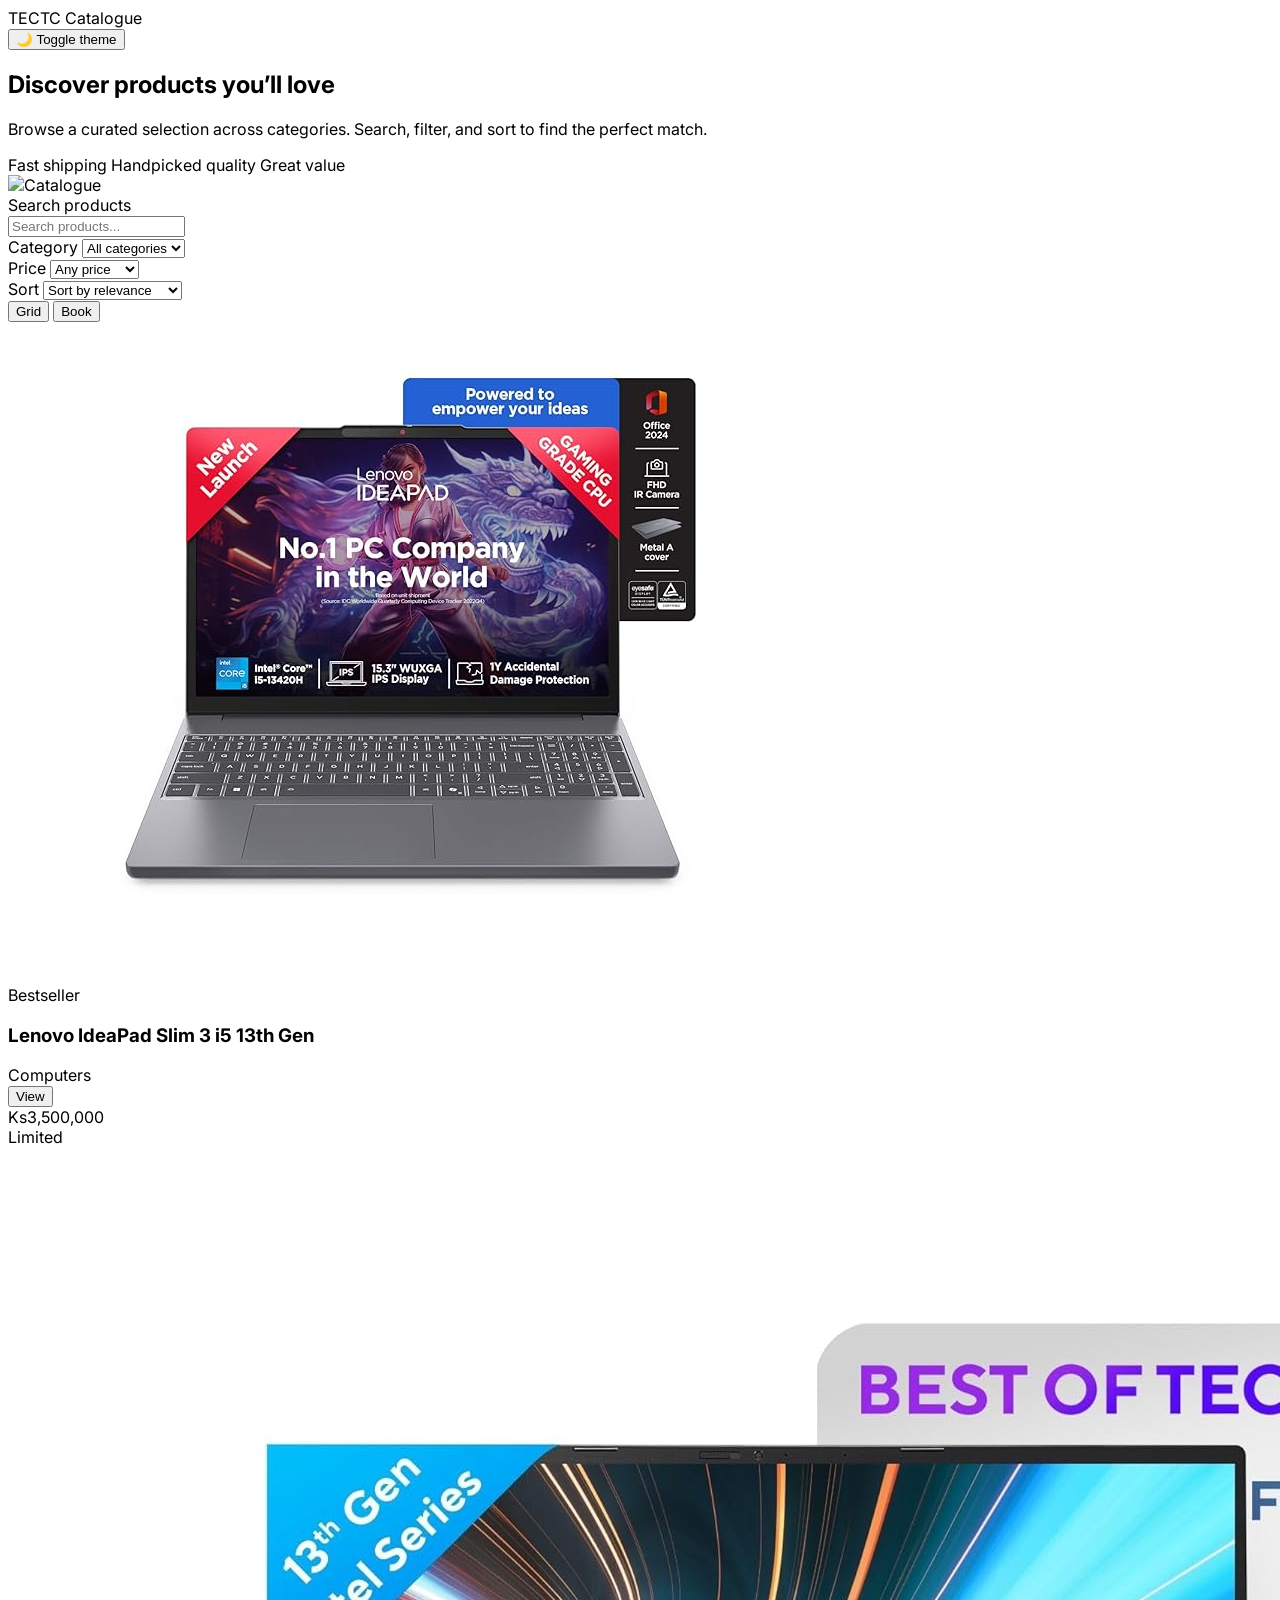
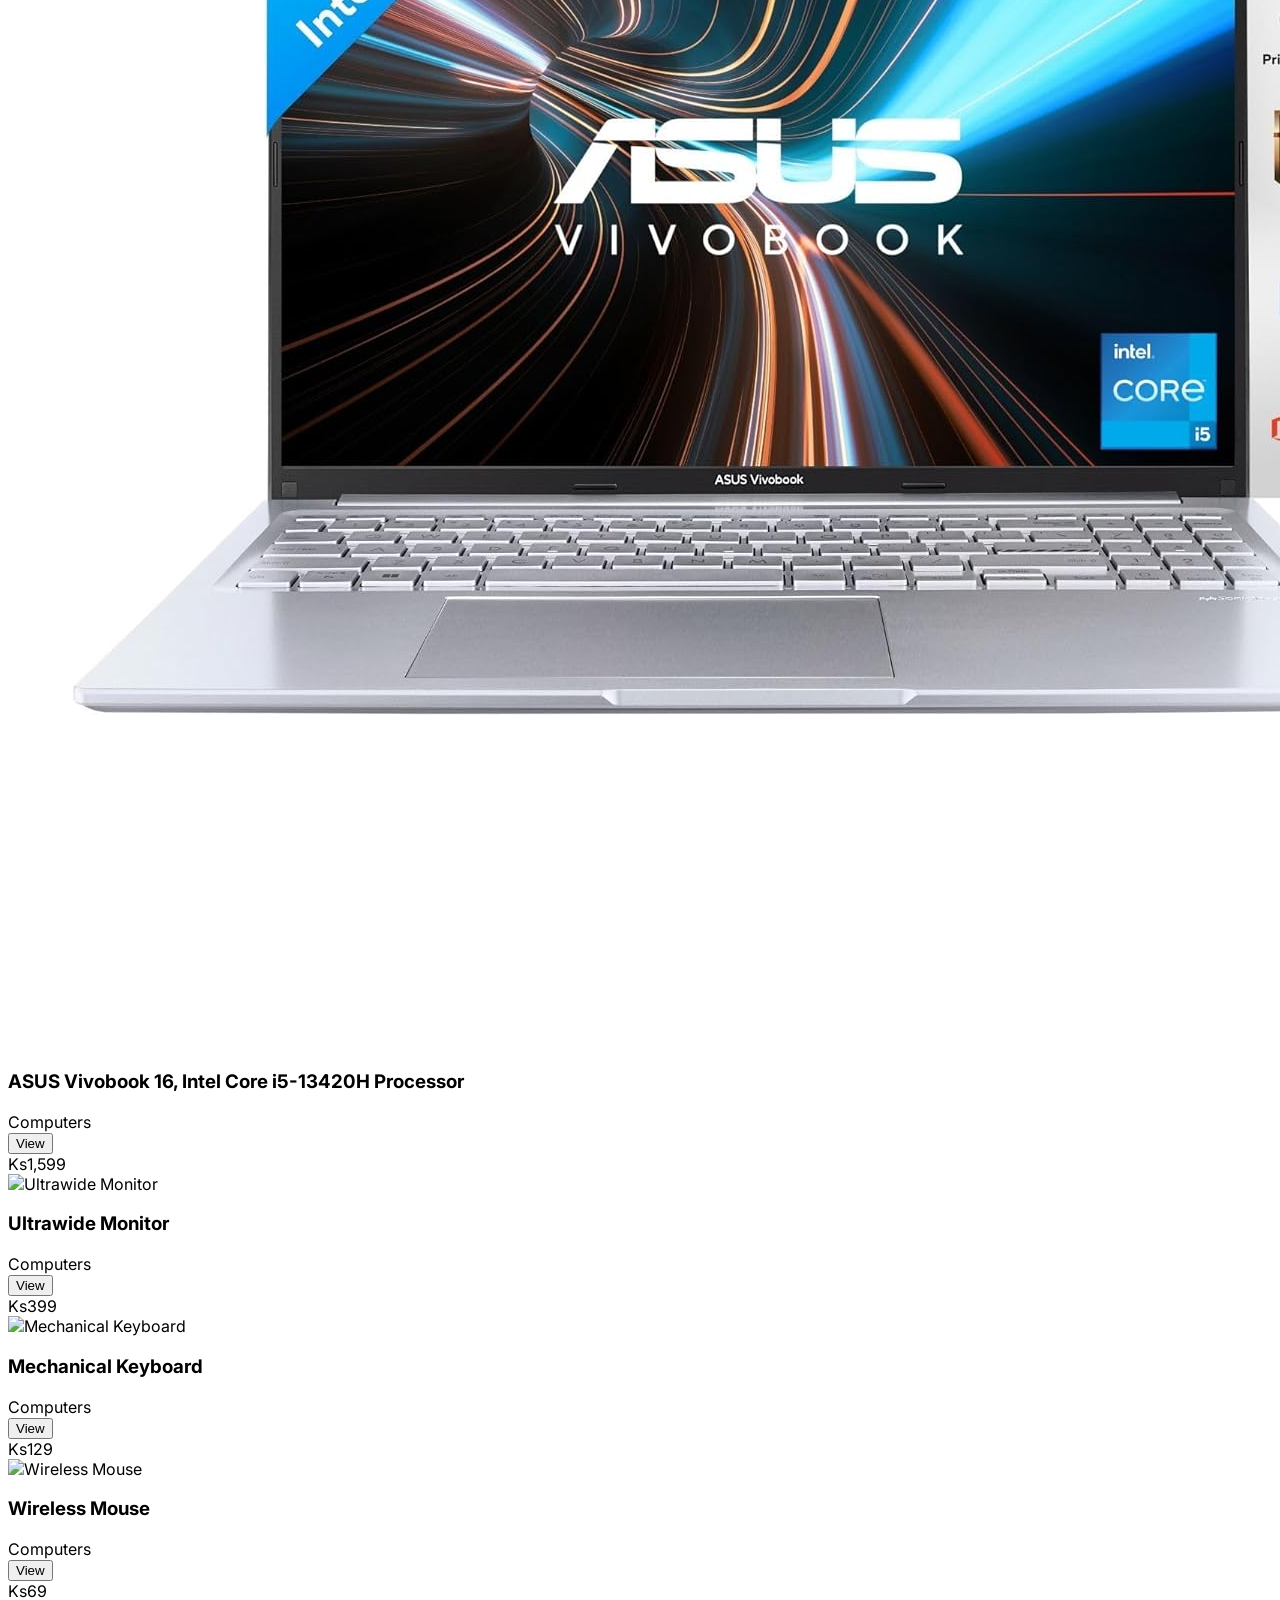
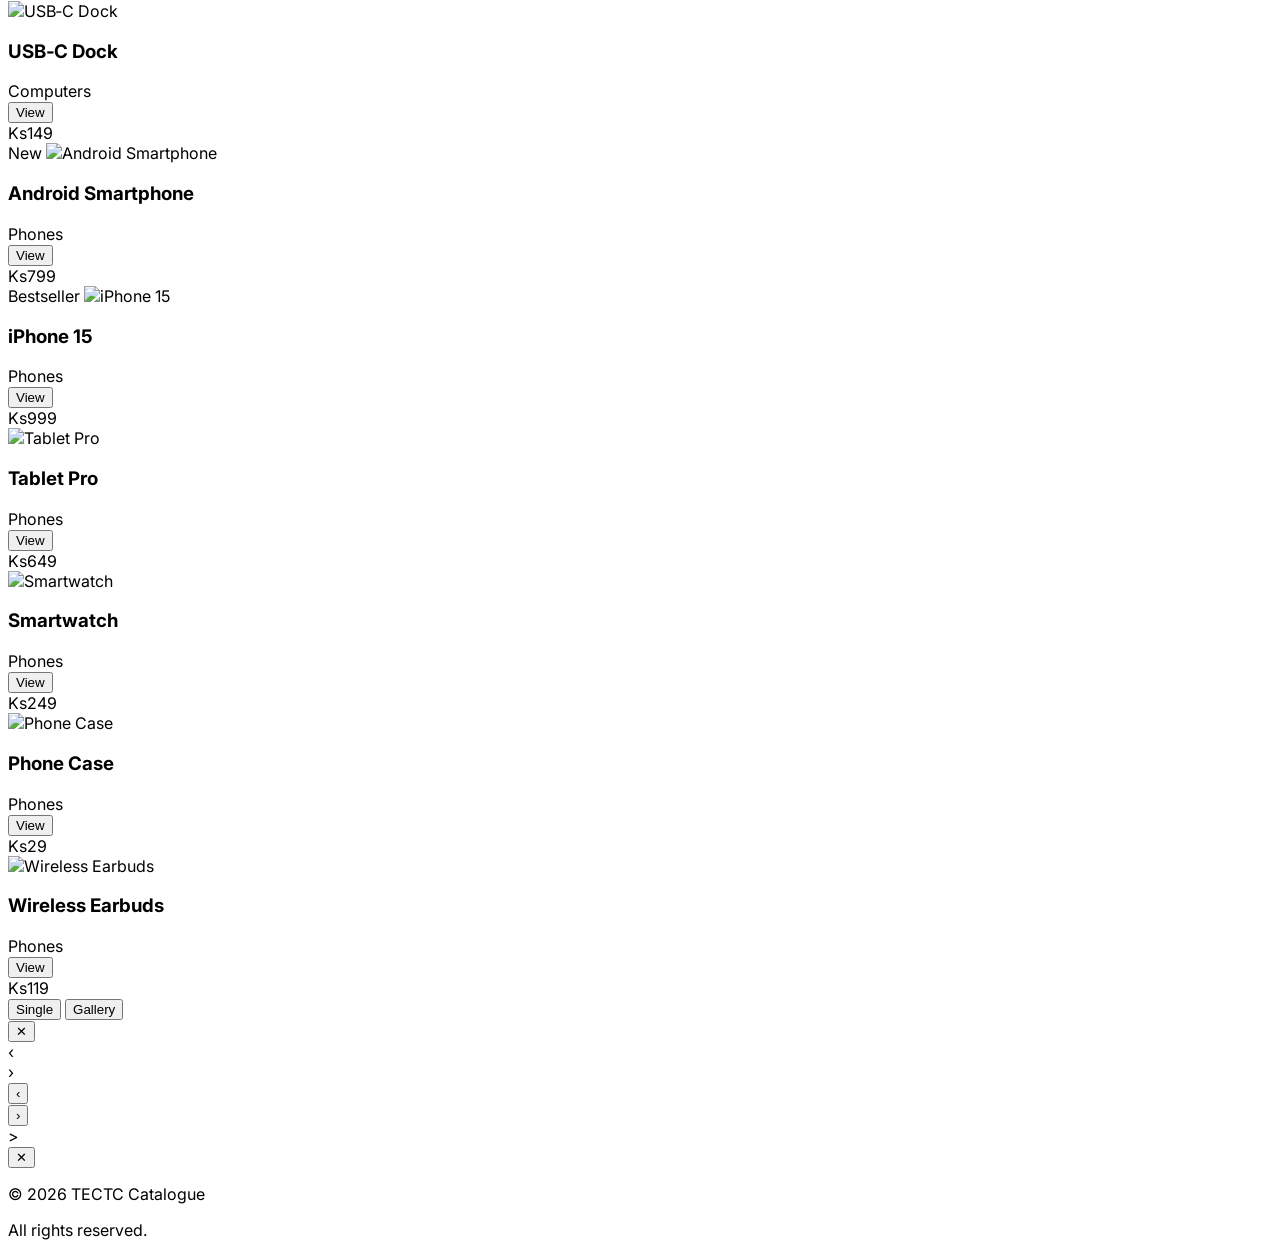
==== commit d3d67a84: "adfd" ====
--- a/index.html
+++ b/index.html
@@ -1,93 +1,141 @@
-<!doctype html>
+<!DOCTYPE html>
 <html lang="en">
   <head>
-    <meta charset="utf-8">
-    <meta name="viewport" content="width=device-width, initial-scale=1">
+    <meta charset="utf-8" />
+    <meta name="viewport" content="width=device-width, initial-scale=1" />
     <title>Catalogue</title>
     <script src="https://cdn.tailwindcss.com"></script>
     <script>
       tailwind.config = {
-        darkMode: 'class',
+        darkMode: "class",
         theme: {
           extend: {
             colors: {
               brand: {
-                50: '#eef9ff',
-                100: '#d9f0ff',
-                200: '#b9e4ff',
-                300: '#87d3ff',
-                400: '#4fbaff',
-                500: '#1f9eff',
-                600: '#0f7fe3',
-                700: '#1063b5',
-                800: '#124f8f',
-                900: '#123f72'
-              }
+                50: "#eef9ff",
+                100: "#d9f0ff",
+                200: "#b9e4ff",
+                300: "#87d3ff",
+                400: "#4fbaff",
+                500: "#1f9eff",
+                600: "#0f7fe3",
+                700: "#1063b5",
+                800: "#124f8f",
+                900: "#123f72",
+              },
             },
             boxShadow: {
-              soft: '0 10px 30px rgba(2, 132, 199, 0.15)'
+              soft: "0 10px 30px rgba(2, 132, 199, 0.15)",
             },
             keyframes: {
-              'fade-in-up': {
-                '0%': { opacity: '0', transform: 'translateY(8px)' },
-                '100%': { opacity: '1', transform: 'translateY(0)' }
+              "fade-in-up": {
+                "0%": { opacity: "0", transform: "translateY(8px)" },
+                "100%": { opacity: "1", transform: "translateY(0)" },
               },
-              'scale-in': {
-                '0%': { opacity: '0', transform: 'scale(0.96)' },
-                '100%': { opacity: '1', transform: 'scale(1)' }
+              "scale-in": {
+                "0%": { opacity: "0", transform: "scale(0.96)" },
+                "100%": { opacity: "1", transform: "scale(1)" },
               },
-              'flip-right': {
-                '0%': { transform: 'rotateY(0deg)' },
-                '100%': { transform: 'rotateY(-180deg)' }
+              "flip-right": {
+                "0%": { transform: "rotateY(0deg)" },
+                "100%": { transform: "rotateY(-180deg)" },
               },
-              'flip-left': {
-                '0%': { transform: 'rotateY(0deg)' },
-                '100%': { transform: 'rotateY(180deg)' }
+              "flip-left": {
+                "0%": { transform: "rotateY(0deg)" },
+                "100%": { transform: "rotateY(180deg)" },
               },
               float: {
-                '0%, 100%': { transform: 'translateY(0)' },
-                '50%': { transform: 'translateY(-8px)' }
+                "0%, 100%": { transform: "translateY(0)" },
+                "50%": { transform: "translateY(-8px)" },
               },
               shimmer: {
-                '0%': { backgroundPosition: '-200% 0' },
-                '100%': { backgroundPosition: '200% 0' }
+                "0%": { backgroundPosition: "-200% 0" },
+                "100%": { backgroundPosition: "200% 0" },
               },
-              'rotate-in': {
-                '0%': { transform: 'rotate(-90deg)', opacity: '0' },
-                '100%': { transform: 'rotate(0deg)', opacity: '1' }
-              }
+              "rotate-in": {
+                "0%": { transform: "rotate(-90deg)", opacity: "0" },
+                "100%": { transform: "rotate(0deg)", opacity: "1" },
+              },
             },
             animation: {
-              'fade-in-up': 'fade-in-up 500ms ease-out both',
-              'fade-in-up-slow': 'fade-in-up 800ms ease-out both',
-              'scale-in': 'scale-in 300ms ease-out both',
-              'flip-right': 'flip-right 700ms ease-in-out both',
-              'flip-left': 'flip-left 700ms ease-in-out both',
-              float: 'float 6s ease-in-out infinite',
-              shimmer: 'shimmer 2s linear infinite',
-              'rotate-in': 'rotate-in 300ms ease-out both'
-            }
-          }
-        }
-      }
+              "fade-in-up": "fade-in-up 500ms ease-out both",
+              "fade-in-up-slow": "fade-in-up 800ms ease-out both",
+              "scale-in": "scale-in 300ms ease-out both",
+              "flip-right": "flip-right 700ms ease-in-out both",
+              "flip-left": "flip-left 700ms ease-in-out both",
+              float: "float 6s ease-in-out infinite",
+              shimmer: "shimmer 2s linear infinite",
+              "rotate-in": "rotate-in 300ms ease-out both",
+            },
+          },
+        },
+      };
     </script>
-    <link rel="preconnect" href="https://fonts.googleapis.com">
-    <link rel="preconnect" href="https://fonts.gstatic.com" crossorigin>
-    <link href="https://fonts.googleapis.com/css2?family=Inter:wght@400;500;600;700&display=swap" rel="stylesheet">
+    <link rel="preconnect" href="https://fonts.googleapis.com" />
+    <link rel="preconnect" href="https://fonts.gstatic.com" crossorigin />
+    <link
+      href="https://fonts.googleapis.com/css2?family=Inter:wght@400;500;600;700&display=swap"
+      rel="stylesheet"
+    />
     <style>
-      html, body { font-family: Inter, system-ui, -apple-system, Segoe UI, Roboto, Helvetica, Arial, sans-serif; }
-      .book { perspective: 1400px; }
-      .spread { position: absolute; inset: 0; }
-      .page { position: absolute; top: 0; width: 50%; height: 100%; transform-style: preserve-3d; backface-visibility: hidden; }
-      .page-left { left: 0; transform-origin: right; }
-      .page-right { right: 0; transform-origin: left; }
+      html,
+      body {
+        font-family: Inter, system-ui, -apple-system, Segoe UI, Roboto,
+          Helvetica, Arial, sans-serif;
+      }
+      .book {
+        perspective: 1400px;
+      }
+      .spread {
+        position: absolute;
+        inset: 0;
+      }
+      .page {
+        position: absolute;
+        top: 0;
+        width: 50%;
+        height: 100%;
+        transform-style: preserve-3d;
+        backface-visibility: hidden;
+      }
+      .page-left {
+        left: 0;
+        transform-origin: right;
+      }
+      .page-right {
+        right: 0;
+        transform-origin: left;
+      }
       @media (max-width: 640px) {
-        .page { width: 100%; }
-        #book { position: relative; inset: auto; z-index: auto; }
-        #book > .relative { width: 100vw; max-width: none; margin: 0; min-height: 100vh; min-height: 100dvh; min-height: 100svh; }
-        #book .book { width: 100vw; height: auto; min-height: 100vh; min-height: 100dvh; min-height: 100svh; border-radius: 0; }
-        #book .pointer-events-none { display: none; }
-        #prevBook, #nextBook {
+        .page {
+          width: 100%;
+        }
+        #book {
+          position: relative;
+          inset: auto;
+          z-index: auto;
+        }
+        #book > .relative {
+          width: 100vw;
+          max-width: none;
+          margin: 0;
+          min-height: 100vh;
+          min-height: 100dvh;
+          min-height: 100svh;
+        }
+        #book .book {
+          width: 100vw;
+          height: auto;
+          min-height: 100vh;
+          min-height: 100dvh;
+          min-height: 100svh;
+          border-radius: 0;
+        }
+        #book .pointer-events-none {
+          display: none;
+        }
+        #prevBook,
+        #nextBook {
           position: absolute;
           top: 50%;
           transform: translateY(-50%);
@@ -98,30 +146,67 @@
           border-radius: 9999px;
           touch-action: manipulation;
         }
-        #prevBook { left: 10px; }
-        #nextBook { right: 10px; }
-        #closeBook { position: absolute; top: calc(env(safe-area-inset-top) + 12px); right: 12px; }
-        #bookProgress { display: inline-block; padding: 6px 10px; background: rgba(0,0,0,0.08); color: inherit; border-radius: 9999px; backdrop-filter: blur(6px); }
-        #tapLeft, #tapRight { touch-action: manipulation; }
-        #tapLeft, #tapRight { width: 35vw; }
+        #prevBook {
+          left: 10px;
+        }
+        #nextBook {
+          right: 10px;
+        }
+        #closeBook {
+          position: absolute;
+          top: calc(env(safe-area-inset-top) + 12px);
+          right: 12px;
+        }
+        #bookProgress {
+          display: inline-block;
+          padding: 6px 10px;
+          background: rgba(0, 0, 0, 0.08);
+          color: inherit;
+          border-radius: 9999px;
+          backdrop-filter: blur(6px);
+        }
+        #tapLeft,
+        #tapRight {
+          touch-action: manipulation;
+        }
+        #tapLeft,
+        #tapRight {
+          width: 35vw;
+        }
       }
       @media (orientation: landscape) and (max-width: 900px) {
-        #tapLeft, #tapRight { width: 25vw; }
+        #tapLeft,
+        #tapRight {
+          width: 25vw;
+        }
       }
     </style>
   </head>
-  <body class="bg-white dark:bg-neutral-950 text-neutral-900 dark:text-neutral-100">
+  <body
+    class="bg-white dark:bg-neutral-950 text-neutral-900 dark:text-neutral-100"
+  >
     <div class="min-h-screen">
-      <header class="sticky top-0 z-30 backdrop-blur bg-white/70 dark:bg-neutral-950/70 border-b border-neutral-200/70 dark:border-neutral-800">
+      <header
+        class="sticky top-0 z-30 backdrop-blur bg-white/70 dark:bg-neutral-950/70 border-b border-neutral-200/70 dark:border-neutral-800"
+      >
         <div class="max-w-7xl mx-auto px-4 sm:px-6 lg:px-8">
           <div class="flex items-center justify-between h-16">
             <div class="flex items-center gap-3">
-              <div class="size-9 rounded-xl bg-gradient-to-br from-brand-500 to-cyan-500 shadow-soft animate-float"></div>
-              <div class="text-lg font-bold tracking-tight animate-fade-in-up">TECTC Catalogue</div>
+              <div
+                class="size-9 rounded-xl bg-gradient-to-br from-brand-500 to-cyan-500 shadow-soft animate-float"
+              ></div>
+              <div class="text-lg font-bold tracking-tight animate-fade-in-up">
+                TECTC Catalogue
+              </div>
             </div>
             <div class="flex items-center gap-2">
-              <button id="themeToggle" class="inline-flex items-center gap-2 rounded-lg px-3 py-2 text-sm font-medium bg-neutral-100 dark:bg-neutral-800 hover:bg-neutral-200 dark:hover:bg-neutral-700 transition-colors">
-                <span id="themeIcon" aria-hidden="true" class="inline-block">🌙</span>
+              <button
+                id="themeToggle"
+                class="inline-flex items-center gap-2 rounded-lg px-3 py-2 text-sm font-medium bg-neutral-100 dark:bg-neutral-800 hover:bg-neutral-200 dark:hover:bg-neutral-700 transition-colors"
+              >
+                <span id="themeIcon" aria-hidden="true" class="inline-block"
+                  >🌙</span
+                >
                 <span>Toggle theme</span>
               </button>
             </div>
@@ -130,21 +215,54 @@
       </header>
 
       <section class="relative overflow-hidden">
-        <div class="absolute inset-0 bg-gradient-to-br from-brand-50 via-cyan-50 to-transparent dark:from-brand-900/20 dark:via-cyan-900/10 pointer-events-none"></div>
-        <div class="max-w-7xl mx-auto px-4 sm:px-6 lg:px-8 py-12 lg:py-16 relative">
+        <div
+          class="absolute inset-0 bg-gradient-to-br from-brand-50 via-cyan-50 to-transparent dark:from-brand-900/20 dark:via-cyan-900/10 pointer-events-none"
+        ></div>
+        <div
+          class="max-w-7xl mx-auto px-4 sm:px-6 lg:px-8 py-12 lg:py-16 relative"
+        >
           <div class="grid lg:grid-cols-2 items-center gap-8">
             <div>
-              <h1 class="text-3xl sm:text-4xl font-bold tracking-tight animate-fade-in-up">Discover products you’ll love</h1>
-              <p class="mt-3 text-neutral-600 dark:text-neutral-300 animate-fade-in-up" style="animation-delay:120ms">Browse a curated selection across categories. Search, filter, and sort to find the perfect match.</p>
+              <h1
+                class="text-3xl sm:text-4xl font-bold tracking-tight animate-fade-in-up"
+              >
+                Discover products you’ll love
+              </h1>
+              <p
+                class="mt-3 text-neutral-600 dark:text-neutral-300 animate-fade-in-up"
+                style="animation-delay: 120ms"
+              >
+                Browse a curated selection across categories. Search, filter,
+                and sort to find the perfect match.
+              </p>
               <div class="mt-6 flex flex-wrap gap-3">
-                <span class="inline-flex items-center rounded-full bg-brand-100 text-brand-700 dark:bg-brand-800/40 dark:text-brand-200 px-3 py-1 text-sm animate-scale-in" style="animation-delay:200ms">Fast shipping</span>
-                <span class="inline-flex items-center rounded-full bg-cyan-100 text-cyan-700 dark:bg-cyan-800/40 dark:text-cyan-200 px-3 py-1 text-sm animate-scale-in" style="animation-delay:260ms">Handpicked quality</span>
-                <span class="inline-flex items-center rounded-full bg-purple-100 text-purple-700 dark:bg-purple-800/40 dark:text-purple-200 px-3 py-1 text-sm animate-scale-in" style="animation-delay:320ms">Great value</span>
+                <span
+                  class="inline-flex items-center rounded-full bg-brand-100 text-brand-700 dark:bg-brand-800/40 dark:text-brand-200 px-3 py-1 text-sm animate-scale-in"
+                  style="animation-delay: 200ms"
+                  >Fast shipping</span
+                >
+                <span
+                  class="inline-flex items-center rounded-full bg-cyan-100 text-cyan-700 dark:bg-cyan-800/40 dark:text-cyan-200 px-3 py-1 text-sm animate-scale-in"
+                  style="animation-delay: 260ms"
+                  >Handpicked quality</span
+                >
+                <span
+                  class="inline-flex items-center rounded-full bg-purple-100 text-purple-700 dark:bg-purple-800/40 dark:text-purple-200 px-3 py-1 text-sm animate-scale-in"
+                  style="animation-delay: 320ms"
+                  >Great value</span
+                >
               </div>
             </div>
             <div class="lg:justify-self-end">
-              <div class="relative rounded-2xl p-1 isolate shadow-soft ring-1 ring-neutral-200/70 dark:ring-neutral-800 animate-fade-in-up-slow bg-gradient-to-br from-brand-100 via-cyan-100 to-transparent dark:from-brand-900/40 dark:via-cyan-900/30" style="animation-delay:200ms">
-                <img class="rounded-xl w-full h-64 object-cover mix-blend-darken dark:mix-blend-lighten opacity-95" src="https://www.totalit.co.zw/wp-content/uploads/2018/05/Materiels.png" alt="Catalogue">
+              <div
+                class="relative rounded-2xl p-1 isolate shadow-soft ring-1 ring-neutral-200/70 dark:ring-neutral-800 animate-fade-in-up-slow bg-gradient-to-br from-brand-100 via-cyan-100 to-transparent dark:from-brand-900/40 dark:via-cyan-900/30"
+                style="animation-delay: 200ms"
+              >
+                <img
+                  class="rounded-xl w-full h-64 object-cover mix-blend-darken dark:mix-blend-lighten opacity-95"
+                  src="https://www.totalit.co.zw/wp-content/uploads/2018/05/Materiels.png"
+                  alt="Catalogue"
+                />
               </div>
             </div>
           </div>
@@ -156,19 +274,32 @@
           <div class="sm:col-span-5">
             <label for="search" class="sr-only">Search products</label>
             <div class="relative">
-              <input id="search" type="text" placeholder="Search products..." class="w-full rounded-xl border border-neutral-200 dark:border-neutral-800 bg-white dark:bg-neutral-900 px-4 py-3 pl-10 focus:outline-none focus:ring-2 focus:ring-brand-500">
-              <span class="absolute left-3 top-1/2 -translate-y-1/2 text-neutral-400"></span>
+              <input
+                id="search"
+                type="text"
+                placeholder="Search products..."
+                class="w-full rounded-xl border border-neutral-200 dark:border-neutral-800 bg-white dark:bg-neutral-900 px-4 py-3 pl-10 focus:outline-none focus:ring-2 focus:ring-brand-500"
+              />
+              <span
+                class="absolute left-3 top-1/2 -translate-y-1/2 text-neutral-400"
+              ></span>
             </div>
           </div>
           <div class="sm:col-span-3">
             <label for="category" class="sr-only">Category</label>
-            <select id="category" class="w-full rounded-xl border border-neutral-200 dark:border-neutral-800 bg-white dark:bg-neutral-900 px-4 py-3 focus:outline-none focus:ring-2 focus:ring-brand-500">
+            <select
+              id="category"
+              class="w-full rounded-xl border border-neutral-200 dark:border-neutral-800 bg-white dark:bg-neutral-900 px-4 py-3 focus:outline-none focus:ring-2 focus:ring-brand-500"
+            >
               <option value="">All categories</option>
             </select>
           </div>
           <div class="sm:col-span-2">
             <label for="price" class="sr-only">Price</label>
-            <select id="price" class="w-full rounded-xl border border-neutral-200 dark:border-neutral-800 bg-white dark:bg-neutral-900 px-4 py-3 focus:outline-none focus:ring-2 focus:ring-brand-500">
+            <select
+              id="price"
+              class="w-full rounded-xl border border-neutral-200 dark:border-neutral-800 bg-white dark:bg-neutral-900 px-4 py-3 focus:outline-none focus:ring-2 focus:ring-brand-500"
+            >
               <option value="">Any price</option>
               <option value="0-50">$0–$50</option>
               <option value="50-100">$50–$100</option>
@@ -178,7 +309,10 @@
           </div>
           <div class="sm:col-span-2">
             <label for="sort" class="sr-only">Sort</label>
-            <select id="sort" class="w-full rounded-xl border border-neutral-200 dark:border-neutral-800 bg-white dark:bg-neutral-900 px-4 py-3 focus:outline-none focus:ring-2 focus:ring-brand-500">
+            <select
+              id="sort"
+              class="w-full rounded-xl border border-neutral-200 dark:border-neutral-800 bg-white dark:bg-neutral-900 px-4 py-3 focus:outline-none focus:ring-2 focus:ring-brand-500"
+            >
               <option value="relevance">Sort by relevance</option>
               <option value="price-asc">Price: Low to High</option>
               <option value="price-desc">Price: High to Low</option>
@@ -190,61 +324,149 @@
         <div class="mt-2 flex flex-wrap gap-2" id="activeFilters"></div>
 
         <div class="mt-4 flex justify-end">
-          <div class="inline-flex rounded-xl border border-neutral-200 dark:border-neutral-800 overflow-hidden">
-            <button id="modeGrid" class="px-3 py-2 text-sm font-medium bg-brand-600 text-white">Grid</button>
-            <button id="modeBook" class="px-3 py-2 text-sm font-medium bg-neutral-100 dark:bg-neutral-800 text-neutral-800 dark:text-neutral-100">Book</button>
+          <div
+            class="inline-flex rounded-xl border border-neutral-200 dark:border-neutral-800 overflow-hidden"
+          >
+            <button
+              id="modeGrid"
+              class="px-3 py-2 text-sm font-medium bg-brand-600 text-white"
+            >
+              Grid
+            </button>
+            <button
+              id="modeBook"
+              class="px-3 py-2 text-sm font-medium bg-neutral-100 dark:bg-neutral-800 text-neutral-800 dark:text-neutral-100"
+            >
+              Book
+            </button>
           </div>
         </div>
 
-        <div class="mt-6 grid grid-cols-1 sm:grid-cols-2 lg:grid-cols-3 xl:grid-cols-4 gap-6" id="grid"></div>
+        <div
+          class="mt-6 grid grid-cols-1 sm:grid-cols-2 lg:grid-cols-3 xl:grid-cols-4 gap-6"
+          id="grid"
+        ></div>
 
         <div id="book" class="mt-6 hidden">
           <div class="relative mx-auto max-w-12xl">
-            <div class="book aspect-[2/3] sm:aspect-[3/2] mx-auto bg-white dark:bg-neutral-900 rounded-2xl shadow-soft ring-1 ring-neutral-200/70 dark:ring-neutral-800 overflow-hidden">
+            <div
+              class="book aspect-[2/3] sm:aspect-[3/2] mx-auto bg-white dark:bg-neutral-900 rounded-2xl shadow-soft ring-1 ring-neutral-200/70 dark:ring-neutral-800 overflow-hidden"
+            >
               <div id="bookStack" class="relative w-full h-full"></div>
-              <div class="pointer-events-none absolute inset-0 bg-gradient-to-r from-transparent via-black/5 to-transparent"></div>
+              <div
+                class="pointer-events-none absolute inset-0 bg-gradient-to-r from-transparent via-black/5 to-transparent"
+              ></div>
               <div class="absolute top-3 inset-x-0 flex justify-center">
-                <div class="inline-flex rounded-full bg-white/80 dark:bg-neutral-900/70 backdrop-blur ring-1 ring-neutral-200/70 dark:ring-neutral-800 overflow-hidden">
-                  <button id="modeSingle" class="px-3 py-1.5 text-xs font-medium bg-brand-600 text-white">Single</button>
-                  <button id="modeMulti" class="px-3 py-1.5 text-xs font-medium text-neutral-800 dark:text-neutral-100">Gallery</button>
+                <div
+                  class="inline-flex rounded-full bg-white/80 dark:bg-neutral-900/70 backdrop-blur ring-1 ring-neutral-200/70 dark:ring-neutral-800 overflow-hidden"
+                >
+                  <button
+                    id="modeSingle"
+                    class="px-3 py-1.5 text-xs font-medium bg-brand-600 text-white"
+                  >
+                    Single
+                  </button>
+                  <button
+                    id="modeMulti"
+                    class="px-3 py-1.5 text-xs font-medium text-neutral-800 dark:text-neutral-100"
+                  >
+                    Gallery
+                  </button>
                 </div>
               </div>
               <div class="absolute top-3 right-3 sm:hidden">
-                <button id="closeBook" class="rounded-full bg-white/80 dark:bg-neutral-900/80 ring-1 ring-neutral-200/70 dark:ring-neutral-800 size-9 grid place-items-center hover:bg-white dark:hover:bg-neutral-900 transition-colors">✕</button>
-              </div>
-              <div id="tapLeft" class="sm:hidden absolute inset-y-0 left-0 w-1/3 active:bg-black/5" aria-label="Previous page">
-                <span class="pointer-events-none absolute left-2 top-1/2 -translate-y-1/2 text-neutral-500/80 dark:text-neutral-400/80 text-xl">‹</span>
-              </div>
-              <div id="tapRight" class="sm:hidden absolute inset-y-0 right-0 w-1/3 active:bg-black/5" aria-label="Next page">
-                <span class="pointer-events-none absolute right-2 top-1/2 -translate-y-1/2 text-neutral-500/80 dark:text-neutral-400/80 text-xl">›</span>
+                <button
+                  id="closeBook"
+                  class="rounded-full bg-white/80 dark:bg-neutral-900/80 ring-1 ring-neutral-200/70 dark:ring-neutral-800 size-9 grid place-items-center hover:bg-white dark:hover:bg-neutral-900 transition-colors"
+                >
+                  ✕
+                </button>
+              </div>
+              <div
+                id="tapLeft"
+                class="sm:hidden absolute inset-y-0 left-0 w-1/3 active:bg-black/5"
+                aria-label="Previous page"
+              >
+                <span
+                  class="pointer-events-none absolute left-2 top-1/2 -translate-y-1/2 text-neutral-500/80 dark:text-neutral-400/80 text-xl"
+                  >‹</span
+                >
+              </div>
+              <div
+                id="tapRight"
+                class="sm:hidden absolute inset-y-0 right-0 w-1/3 active:bg-black/5"
+                aria-label="Next page"
+              >
+                <span
+                  class="pointer-events-none absolute right-2 top-1/2 -translate-y-1/2 text-neutral-500/80 dark:text-neutral-400/80 text-xl"
+                  >›</span
+                >
               </div>
             </div>
             <div class="absolute inset-y-0 left-0 flex items-center">
-              <button id="prevBook" class="m-2 rounded-full bg-white/70 dark:bg-neutral-900/70 ring-1 ring-neutral-200/70 dark:ring-neutral-800 size-9 grid place-items-center hover:bg-white dark:hover:bg-neutral-900 transition-colors">‹</button>
+              <button
+                id="prevBook"
+                class="m-2 rounded-full bg-white/70 dark:bg-neutral-900/70 ring-1 ring-neutral-200/70 dark:ring-neutral-800 size-9 grid place-items-center hover:bg-white dark:hover:bg-neutral-900 transition-colors"
+              >
+                ‹
+              </button>
             </div>
             <div class="absolute inset-y-0 right-0 flex items-center">
-              <button id="nextBook" class="m-2 rounded-full bg-white/70 dark:bg-neutral-900/70 ring-1 ring-neutral-200/70 dark:ring-neutral-800 size-9 grid place-items-center hover:bg-white dark:hover:bg-neutral-900 transition-colors">›</button>
-            </div>
-            <div class="absolute bottom-3 inset-x-0 text-center text-xs text-neutral-600 dark:text-neutral-300">
+              <button
+                id="nextBook"
+                class="m-2 rounded-full bg-white/70 dark:bg-neutral-900/70 ring-1 ring-neutral-200/70 dark:ring-neutral-800 size-9 grid place-items-center hover:bg-white dark:hover:bg-neutral-900 transition-colors"
+              >
+                ›
+              </button>
+            </div>
+            <div
+              class="absolute bottom-3 inset-x-0 text-center text-xs text-neutral-600 dark:text-neutral-300"
+            >
               <span id="bookProgress"></span>
             </div>
           </div>
         </div>
 
-        <div class="mt-6 text-center text-neutral-600 dark:text-neutral-300 animate-fade-in-up" id="empty" hidden>No products match your filters.</div>
+        <div
+          class="mt-6 text-center text-neutral-600 dark:text-neutral-300 animate-fade-in-up"
+          id="empty"
+          hidden
+        >
+          No products match your filters.
+        </div>
       </main>
-      <div id="detailModal" class="fixed inset-0 z-40 hidden" role="dialog" aria-modal="true" aria-labelledby="detailTitle">
-        <div id="detailOverlay" class="absolute inset-0 bg-black/40 backdrop-blur-sm"></div>
-        <div class="relative mx-auto max-w-5xl sm:max-w-6xl p-6 sm:p-8 h-full overflow-y-auto">
-          <div class="relative rounded-2xl bg-white dark:bg-neutral-900 shadow-soft ring-1 ring-neutral-200/70 dark:ring-neutral-800">
-            <button id="detailClose" class="absolute top-3 right-3 rounded-full bg-white/80 dark:bg-neutral-900/80 ring-1 ring-neutral-200/70 dark:ring-neutral-800 size-9 grid place-items-center hover:bg-white dark:hover:bg-neutral-900 transition-colors">✕</button>
+      <div
+        id="detailModal"
+        class="fixed inset-0 z-40 hidden"
+        role="dialog"
+        aria-modal="true"
+        aria-labelledby="detailTitle"
+      >
+        <div
+          id="detailOverlay"
+          class="absolute inset-0 bg-black/40 backdrop-blur-sm"
+        ></div>
+        <div
+        <div class="relative mx-auto max-w-lg sm:max-w-3xl lg:max-w-5xl p-4 sm:p-6 h-full max-h-[88vh] overflow-hidden">
+        >
+          <div
+            class="relative rounded-2xl bg-white dark:bg-neutral-900 shadow-soft ring-1 ring-neutral-200/70 dark:ring-neutral-800"
+          >
+            <button
+              id="detailClose"
+              class="fixed top-[calc(env(safe-area-inset-top)+12px)] right-3 sm:right-6 z-50 rounded-full bg-white/80 dark:bg-neutral-900/80 ring-1 ring-neutral-200/70 dark:ring-neutral-800 size-10 grid place-items-center hover:bg-white dark:hover:bg-neutral-900 transition-colors"
+            >
+              ✕
+            </button>
             <div id="detailBody" class="p-4 sm:p-6"></div>
           </div>
         </div>
       </div>
 
       <footer class="border-t border-neutral-200/70 dark:border-neutral-800">
-        <div class="max-w-7xl mx-auto px-4 sm:px-6 lg:px-8 py-8 text-sm text-neutral-600 dark:text-neutral-300">
+        <div
+          class="max-w-7xl mx-auto px-4 sm:px-6 lg:px-8 py-8 text-sm text-neutral-600 dark:text-neutral-300"
+        >
           <div class="flex items-center justify-between">
             <p>© <span id="year"></span> TECTC Catalogue</p>
             <p>All rights reserved.</p>
@@ -253,159 +475,350 @@
       </footer>
     </div>
 
+    <script src="assets/data/products.js"></script>
     <script>
-      const products = [
-        { id: 1, name: 'Lenovo IdeaPad Slim 3 i5 13th Gen', price: 3500000, rating: 4.7, category: 'Computers', image: 'assets/img/lenovo.jpg', gallery: ['assets/img/lenovo.jpg','https://picsum.photos/seed/lenovo1/1200/900','https://picsum.photos/seed/lenovo2/1200/900'], badge: 'Bestseller', specs: [
-          { label: 'CPU', value: 'Intel Core i5 13th Gen' },
-          { label: 'RAM', value: '16GB DDR5' },
-          { label: 'Storage', value: '512GB NVMe SSD' },
-          { label: 'Display', value: '15.6" FHD' },
-          { label: 'OS', value: 'Windows 11' }
-        ] },
-        { id: 2, name: 'Gaming Desktop', price: 1599, rating: 4.6, category: 'Computers', image: 'https://picsum.photos/seed/desktop/600/400', gallery: ['https://picsum.photos/seed/desktop/1200/900','https://picsum.photos/seed/desktop-1/1200/900','https://picsum.photos/seed/desktop-2/1200/900'], badge: 'Limited', specs: [
-          { label: 'CPU', value: 'AMD Ryzen 7' },
-          { label: 'GPU', value: 'NVIDIA RTX 4070' },
-          { label: 'RAM', value: '32GB DDR5' },
-          { label: 'Storage', value: '1TB NVMe SSD' }
-        ] },
-        { id: 3, name: 'Ultrawide Monitor', price: 399, rating: 4.5, category: 'Computers', image: 'https://picsum.photos/seed/monitor/600/400', specs: [
-          { label: 'Size', value: '34"' },
-          { label: 'Resolution', value: '3440×1440' },
-          { label: 'Refresh', value: '144Hz' },
-          { label: 'Panel', value: 'IPS' }
-        ] },
-        { id: 4, name: 'Mechanical Keyboard', price: 129, rating: 4.4, category: 'Computers', image: 'https://picsum.photos/seed/keyboard/600/400', specs: [
-          { label: 'Switch', value: 'Brown' },
-          { label: 'Layout', value: 'TKL' },
-          { label: 'Backlight', value: 'RGB' }
-        ] },
-        { id: 5, name: 'Wireless Mouse', price: 69, rating: 4.3, category: 'Computers', image: 'https://picsum.photos/seed/mouse/600/400', specs: [
-          { label: 'Sensor', value: 'Optical' },
-          { label: 'DPI', value: '8000' },
-          { label: 'Battery', value: 'Rechargeable' }
-        ] },
-        { id: 6, name: 'USB‑C Dock', price: 149, rating: 4.2, category: 'Computers', image: 'https://picsum.photos/seed/dock/600/400', specs: [
-          { label: 'Ports', value: 'HDMI/USB-A/Ethernet' },
-          { label: 'Power', value: '100W PD' }
-        ] },
-        { id: 7, name: 'Android Smartphone', price: 799, rating: 4.5, category: 'Phones', image: 'https://picsum.photos/seed/android/600/400', gallery: ['https://picsum.photos/seed/android/1200/900','https://picsum.photos/seed/android-1/1200/900','https://picsum.photos/seed/android-2/1200/900'], badge: 'New', specs: [
-          { label: 'Chip', value: 'Snapdragon 8 Gen 2' },
-          { label: 'RAM', value: '12GB' },
-          { label: 'Storage', value: '256GB' },
-          { label: 'Display', value: '6.7" OLED 120Hz' }
-        ] },
-        { id: 8, name: 'iPhone 15', price: 999, rating: 4.6, category: 'Phones', image: 'https://picsum.photos/seed/iphone/600/400', gallery: ['https://picsum.photos/seed/iphone/1200/900','https://picsum.photos/seed/iphone-1/1200/900','https://picsum.photos/seed/iphone-2/1200/900'], badge: 'Bestseller', specs: [
-          { label: 'Chip', value: 'A16 Bionic' },
-          { label: 'Storage', value: '128GB' },
-          { label: 'Display', value: '6.1" OLED' },
-          { label: 'Camera', value: '48MP' }
-        ] },
-        { id: 9, name: 'Tablet Pro', price: 649, rating: 4.4, category: 'Phones', image: 'https://picsum.photos/seed/tablet/600/400', specs: [
-          { label: 'Chip', value: 'M2' },
-          { label: 'Display', value: '11" 120Hz' },
-          { label: 'Storage', value: '256GB' }
-        ] },
-        { id: 10, name: 'Smartwatch', price: 249, rating: 4.3, category: 'Phones', image: 'https://picsum.photos/seed/smartwatch/600/400', specs: [
-          { label: 'Battery', value: '18h' },
-          { label: 'Water', value: '5ATM' },
-          { label: 'Sensors', value: 'HR/GPS' }
-        ] },
-        { id: 11, name: 'Phone Case', price: 29, rating: 4.1, category: 'Phones', image: 'https://picsum.photos/seed/phonecase/600/400', specs: [
-          { label: 'Material', value: 'TPU' },
-          { label: 'Color', value: 'Black' }
-        ] },
-        { id: 12, name: 'Wireless Earbuds', price: 119, rating: 4.2, category: 'Phones', image: 'https://picsum.photos/seed/earbuds/600/400', specs: [
-          { label: 'Battery', value: '24h with case' },
-          { label: 'ANC', value: 'Hybrid ANC' },
-          { label: 'Codec', value: 'AAC' }
-        ] }
-      ]
-
-      const categories = [...new Set(products.map(p => p.category))]
-      const state = { search: '', category: '', sort: 'relevance', view: 'grid', gallery: 'single' }
-
-      const grid = document.getElementById('grid')
-      const empty = document.getElementById('empty')
-      const search = document.getElementById('search')
-      const category = document.getElementById('category')
-      const sort = document.getElementById('sort')
-      const activeFilters = document.getElementById('activeFilters')
-      const year = document.getElementById('year')
-      const modeGrid = document.getElementById('modeGrid')
-      const modeBook = document.getElementById('modeBook')
-      const bookEl = document.getElementById('book')
-      const bookStack = document.getElementById('bookStack')
-      const prevBook = document.getElementById('prevBook')
-      const nextBook = document.getElementById('nextBook')
-      const bookProgress = document.getElementById('bookProgress')
-      const modeSingle = document.getElementById('modeSingle')
-      const modeMulti = document.getElementById('modeMulti')
-      function formatPrice(n) { try { return 'Ks' + Number(n).toLocaleString() } catch { return 'Ks' + n } }
-      const closeBook = document.getElementById('closeBook')
-      const tapLeft = document.getElementById('tapLeft')
-      const tapRight = document.getElementById('tapRight')
-      const bookDots = document.getElementById('bookDots')
-      let bookIndex = 0
-      let downBookX = null
-      let dragging = false
-      let dragW = 0
-
-      categories.forEach(c => {
-        const opt = document.createElement('option')
-        opt.value = c
-        opt.textContent = c
-        category.appendChild(opt)
-      })
-
-      year.textContent = new Date().getFullYear()
-
-      search.addEventListener('input', e => { state.search = e.target.value.trim().toLowerCase(); render() })
-      category.addEventListener('change', e => { state.category = e.target.value; render() })
-      sort.addEventListener('change', e => { state.sort = e.target.value; render() })
-      modeGrid.addEventListener('click', () => { state.view = 'grid'; render() })
-      modeBook.addEventListener('click', () => { state.view = 'book'; render() })
-      modeSingle.addEventListener('click', () => { state.gallery = 'single'; render() })
-      modeMulti.addEventListener('click', () => { state.gallery = 'multi'; render() })
-      if (closeBook) closeBook.addEventListener('click', () => { state.view = 'grid'; render() })
-      if (tapLeft) tapLeft.addEventListener('click', () => turn(-1))
-      if (tapRight) tapRight.addEventListener('click', () => turn(1))
-      let resizeTimer = null
-      window.addEventListener('resize', () => {
-        if (state.view !== 'book') return
-        clearTimeout(resizeTimer)
-        resizeTimer = setTimeout(() => render(), 160)
-      })
+      const TELEGRAM_SELLER = "kyawsoehla0101";
+      const products =
+        window.products && Array.isArray(window.products)
+          ? window.products
+          : [
+        {
+          id: 1,
+          name: "Lenovo IdeaPad Slim 3 i5 13th Gen",
+          price: 3500000,
+          rating: 4.7,
+          category: "Computers",
+          image: "assets/img/lenovo.jpg",
+          gallery: [
+            "assets/img/lenovo.jpg",
+            "assets/img/v1.jpg",
+            "assets/img/v2.jpg",
+          ],
+          badge: "Bestseller",
+          specs: [
+            { label: "CPU", value: "Intel Core i5 13th Gen" },
+            { label: "RAM", value: "16GB DDR5" },
+            { label: "Storage", value: "512GB NVMe SSD" },
+            { label: "Display", value: '15.6" FHD' },
+            { label: "OS", value: "Windows 11" },
+          ],
+        },
+        {
+          id: 2,
+          name: "ASUS Vivobook 16, Intel Core i5-13420H Processor",
+          price: 1599,
+          rating: 4.6,
+          category: "Computers",
+          image: "assets/img/asusvivo16.jpg",
+          gallery: [
+            "assets/img/asusvivo16.jpg",
+            "assets/img/v1.jpg",
+            "assets/img/v2.jpg",
+            "assets/img/v2.jpg",
+            "assets/img/v2.jpg",
+          ],
+          badge: "Limited",
+          specs: [
+            { label: "CPU", value: "AMD Ryzen 7" },
+            { label: "GPU", value: "NVIDIA RTX 4070" },
+            { label: "RAM", value: "32GB DDR5" },
+            { label: "Storage", value: "1TB NVMe SSD" },
+          ],
+        },
+        {
+          id: 3,
+          name: "Ultrawide Monitor",
+          price: 399,
+          rating: 4.5,
+          category: "Computers",
+          image: "https://picsum.photos/seed/monitor/600/400",
+          specs: [
+            { label: "Size", value: '34"' },
+            { label: "Resolution", value: "3440×1440" },
+            { label: "Refresh", value: "144Hz" },
+            { label: "Panel", value: "IPS" },
+          ],
+        },
+        {
+          id: 4,
+          name: "Mechanical Keyboard",
+          price: 129,
+          rating: 4.4,
+          category: "Computers",
+          image: "https://picsum.photos/seed/keyboard/600/400",
+          specs: [
+            { label: "Switch", value: "Brown" },
+            { label: "Layout", value: "TKL" },
+            { label: "Backlight", value: "RGB" },
+          ],
+        },
+        {
+          id: 5,
+          name: "Wireless Mouse",
+          price: 69,
+          rating: 4.3,
+          category: "Computers",
+          image: "https://picsum.photos/seed/mouse/600/400",
+          specs: [
+            { label: "Sensor", value: "Optical" },
+            { label: "DPI", value: "8000" },
+            { label: "Battery", value: "Rechargeable" },
+          ],
+        },
+        {
+          id: 6,
+          name: "USB‑C Dock",
+          price: 149,
+          rating: 4.2,
+          category: "Computers",
+          image: "https://picsum.photos/seed/dock/600/400",
+          specs: [
+            { label: "Ports", value: "HDMI/USB-A/Ethernet" },
+            { label: "Power", value: "100W PD" },
+          ],
+        },
+        {
+          id: 7,
+          name: "Android Smartphone",
+          price: 799,
+          rating: 4.5,
+          category: "Phones",
+          image: "https://picsum.photos/seed/android/600/400",
+          gallery: [
+            "https://picsum.photos/seed/android/1200/900",
+            "https://picsum.photos/seed/android-1/1200/900",
+            "https://picsum.photos/seed/android-2/1200/900",
+          ],
+          badge: "New",
+          specs: [
+            { label: "Chip", value: "Snapdragon 8 Gen 2" },
+            { label: "RAM", value: "12GB" },
+            { label: "Storage", value: "256GB" },
+            { label: "Display", value: '6.7" OLED 120Hz' },
+          ],
+        },
+        {
+          id: 8,
+          name: "iPhone 15",
+          price: 999,
+          rating: 4.6,
+          category: "Phones",
+          image: "https://picsum.photos/seed/iphone/600/400",
+          gallery: [
+            "https://picsum.photos/seed/iphone/1200/900",
+            "https://picsum.photos/seed/iphone-1/1200/900",
+            "https://picsum.photos/seed/iphone-2/1200/900",
+          ],
+          badge: "Bestseller",
+          specs: [
+            { label: "Chip", value: "A16 Bionic" },
+            { label: "Storage", value: "128GB" },
+            { label: "Display", value: '6.1" OLED' },
+            { label: "Camera", value: "48MP" },
+          ],
+        },
+        {
+          id: 9,
+          name: "Tablet Pro",
+          price: 649,
+          rating: 4.4,
+          category: "Phones",
+          image: "https://picsum.photos/seed/tablet/600/400",
+          specs: [
+            { label: "Chip", value: "M2" },
+            { label: "Display", value: '11" 120Hz' },
+            { label: "Storage", value: "256GB" },
+          ],
+        },
+        {
+          id: 10,
+          name: "Smartwatch",
+          price: 249,
+          rating: 4.3,
+          category: "Phones",
+          image: "https://picsum.photos/seed/smartwatch/600/400",
+          specs: [
+            { label: "Battery", value: "18h" },
+            { label: "Water", value: "5ATM" },
+            { label: "Sensors", value: "HR/GPS" },
+          ],
+        },
+        {
+          id: 11,
+          name: "Phone Case",
+          price: 29,
+          rating: 4.1,
+          category: "Phones",
+          image: "https://picsum.photos/seed/phonecase/600/400",
+          specs: [
+            { label: "Material", value: "TPU" },
+            { label: "Color", value: "Black" },
+          ],
+        },
+        {
+          id: 12,
+          name: "Wireless Earbuds",
+          price: 119,
+          rating: 4.2,
+          category: "Phones",
+          image: "https://picsum.photos/seed/earbuds/600/400",
+          specs: [
+            { label: "Battery", value: "24h with case" },
+            { label: "ANC", value: "Hybrid ANC" },
+            { label: "Codec", value: "AAC" },
+          ],
+        },
+      ];
+
+      const categories = [...new Set(products.map((p) => p.category))];
+      const state = {
+        search: "",
+        category: "",
+        sort: "relevance",
+        view: "grid",
+        gallery: "single",
+      };
+
+      const grid = document.getElementById("grid");
+      const empty = document.getElementById("empty");
+      const search = document.getElementById("search");
+      const category = document.getElementById("category");
+      const sort = document.getElementById("sort");
+      const activeFilters = document.getElementById("activeFilters");
+      const year = document.getElementById("year");
+      const modeGrid = document.getElementById("modeGrid");
+      const modeBook = document.getElementById("modeBook");
+      const bookEl = document.getElementById("book");
+      const bookStack = document.getElementById("bookStack");
+      const prevBook = document.getElementById("prevBook");
+      const nextBook = document.getElementById("nextBook");
+      const bookProgress = document.getElementById("bookProgress");
+      const modeSingle = document.getElementById("modeSingle");
+      const modeMulti = document.getElementById("modeMulti");
+      function formatPrice(n) {
+        try {
+          return "Ks" + Number(n).toLocaleString();
+        } catch {
+          return "Ks" + n;
+        }
+      }
+      const closeBook = document.getElementById("closeBook");
+      const tapLeft = document.getElementById("tapLeft");
+      const tapRight = document.getElementById("tapRight");
+      const bookDots = document.getElementById("bookDots");
+      let bookIndex = 0;
+      let downBookX = null;
+      let dragging = false;
+      let dragW = 0;
+
+      categories.forEach((c) => {
+        const opt = document.createElement("option");
+        opt.value = c;
+        opt.textContent = c;
+        category.appendChild(opt);
+      });
+
+      year.textContent = new Date().getFullYear();
+
+      search.addEventListener("input", (e) => {
+        state.search = e.target.value.trim().toLowerCase();
+        render();
+      });
+      category.addEventListener("change", (e) => {
+        state.category = e.target.value;
+        render();
+      });
+      sort.addEventListener("change", (e) => {
+        state.sort = e.target.value;
+        render();
+      });
+      modeGrid.addEventListener("click", () => {
+        state.view = "grid";
+        render();
+      });
+      modeBook.addEventListener("click", () => {
+        state.view = "book";
+        render();
+      });
+      modeSingle.addEventListener("click", () => {
+        state.gallery = "single";
+        render();
+      });
+      modeMulti.addEventListener("click", () => {
+        state.gallery = "multi";
+        render();
+      });
+      if (closeBook)
+        closeBook.addEventListener("click", () => {
+          state.view = "grid";
+          render();
+        });
+      if (tapLeft) tapLeft.addEventListener("click", () => turn(-1));
+      if (tapRight) tapRight.addEventListener("click", () => turn(1));
+      let resizeTimer = null;
+      window.addEventListener("resize", () => {
+        if (state.view !== "book") return;
+        clearTimeout(resizeTimer);
+        resizeTimer = setTimeout(() => render(), 160);
+      });
 
       function applyFilters(list) {
-        let result = list.filter(p => p.name.toLowerCase().includes(state.search))
-        if (state.category) result = result.filter(p => p.category === state.category)
+        let result = list.filter((p) =>
+          p.name.toLowerCase().includes(state.search)
+        );
+        if (state.category)
+          result = result.filter((p) => p.category === state.category);
         switch (state.sort) {
-          case 'price-asc': result.sort((a,b) => a.price - b.price); break
-          case 'price-desc': result.sort((a,b) => b.price - a.price); break
-          case 'rating-desc': result.sort((a,b) => b.rating - a.rating); break
-        }
-        return result
+          case "price-asc":
+            result.sort((a, b) => a.price - b.price);
+            break;
+          case "price-desc":
+            result.sort((a, b) => b.price - a.price);
+            break;
+          case "rating-desc":
+            result.sort((a, b) => b.rating - a.rating);
+            break;
+        }
+        return result;
       }
 
       function pageImage(p) {
         if (!p) {
-          return `<div class="h-full grid place-items-center text-neutral-500 dark:text-neutral-400 text-sm">End</div>`
-        }
-        const m = p.image.match(/seed\/([^/]+)\//)
-        const base = m ? m[1] : 'photo'
-        if (state.gallery === 'multi') {
-          const seeds = [base, base + '-1', base + '-2', base + '-3']
-          const thumbs = seeds.map((s, i) => `
-            <img data-seed="${s}" src="https://picsum.photos/seed/${s}/200/150" alt="${p.name}" class="gallery-thumb ${i===0 ? 'ring-2 ring-brand-500' : ''} w-16 h-16 rounded-lg object-cover cursor-pointer">
-          `).join('')
+          return `<div class="h-full grid place-items-center text-neutral-500 dark:text-neutral-400 text-sm">End</div>`;
+        }
+        const m = p.image.match(/seed\/([^/]+)\//);
+        const base = m ? m[1] : "photo";
+        if (state.gallery === "multi") {
+          const seeds = [base, base + "-1", base + "-2", base + "-3"];
+          const thumbs = seeds
+            .map(
+              (s, i) => `
+            <img data-seed="${s}" src="https://picsum.photos/seed/${s}/200/150" alt="${
+                p.name
+              }" class="gallery-thumb ${
+                i === 0 ? "ring-2 ring-brand-500" : ""
+              } w-16 h-16 rounded-lg object-cover cursor-pointer">
+          `
+            )
+            .join("");
           return `
             <div class="h-full p-4">
               <div class="flex flex-col h-full">
                 <div class="relative rounded-2xl overflow-hidden ring-1 ring-neutral-200/70 dark:ring-neutral-800 shadow-soft aspect-[4/3] bg-neutral-100 dark:bg-neutral-900">
-                  <img src="https://picsum.photos/seed/${seeds[0]}/1200/900" alt="${p.name}" class="gallery-main absolute inset-0 w-full h-full object-cover object-center">
-                  ${p.badge ? `<span class="absolute left-3 top-3 rounded-full bg-brand-100 text-brand-700 dark:bg-brand-800/50 dark:text-brand-200 px-2 py-1 text-xs">${p.badge}</span>` : ''}
+                  <img src="https://picsum.photos/seed/${
+                    seeds[0]
+                  }/1200/900" alt="${
+            p.name
+          }" class="gallery-main absolute inset-0 w-full h-full object-cover object-center">
+                  ${
+                    p.badge
+                      ? `<span class="absolute left-3 top-3 rounded-full bg-brand-100 text-brand-700 dark:bg-brand-800/50 dark:text-brand-200 px-2 py-1 text-xs">${p.badge}</span>`
+                      : ""
+                  }
                   <div class="absolute inset-x-0 bottom-0 p-3">
-                    <div class="rounded-lg bg-black/30 dark:bg-black/30 backdrop-blur px-3 py-1.5 text-xs text-white">${p.name}</div>
+                    <div class="rounded-lg bg-black/30 dark:bg-black/30 backdrop-blur px-3 py-1.5 text-xs text-white">${
+                      p.name
+                    }</div>
                   </div>
                 </div>
                 <div class="mt-3 flex gap-2 overflow-x-auto pb-2">
@@ -413,7 +826,7 @@
                 </div>
               </div>
             </div>
-          `
+          `;
         } else {
           return `
             <div class="h-full p-4">
@@ -422,49 +835,73 @@
                      src="https://picsum.photos/seed/${base}/768/576"
                      srcset="https://picsum.photos/seed/${base}/480/360 480w, https://picsum.photos/seed/${base}/768/576 768w, https://picsum.photos/seed/${base}/1200/900 1200w"
                      sizes="(max-width: 640px) 100vw, 50vw"
-                     alt="${p.name}" class="absolute inset-0 w-full h-full object-cover object-center">
-                ${p.badge ? `<span class="absolute left-3 top-3 rounded-full bg-brand-100 text-brand-700 dark:bg-brand-800/50 dark:text-brand-200 px-2 py-1 text-xs">${p.badge}</span>` : ''}
+                     alt="${
+                       p.name
+                     }" class="absolute inset-0 w-full h-full object-cover object-center">
+                ${
+                  p.badge
+                    ? `<span class="absolute left-3 top-3 rounded-full bg-brand-100 text-brand-700 dark:bg-brand-800/50 dark:text-brand-200 px-2 py-1 text-xs">${p.badge}</span>`
+                    : ""
+                }
                 <div class="absolute inset-x-0 bottom-0 p-3">
-                  <div class="rounded-lg bg-black/30 dark:bg-black/30 backdrop-blur px-3 py-1.5 text-xs text-white">${p.name}</div>
+                  <div class="rounded-lg bg-black/30 dark:bg-black/30 backdrop-blur px-3 py-1.5 text-xs text-white">${
+                    p.name
+                  }</div>
                 </div>
               </div>
             </div>
-          `
+          `;
         }
       }
 
       function pageText(p) {
         if (!p) {
-          return `<div class="h-full grid place-items-center text-neutral-500 dark:text-neutral-400 text-sm">End</div>`
+          return `<div class="h-full grid place-items-center text-neutral-500 dark:text-neutral-400 text-sm">End</div>`;
         }
         return `
           <div class="h-full p-6 sm:p-8">
             <div class="flex flex-col justify-center h-full">
-              <h2 class="text-3xl sm:text-4xl font-bold tracking-tight">${p.name}</h2>
+              <h2 class="text-3xl sm:text-4xl font-bold tracking-tight">${
+                p.name
+              }</h2>
               <div class="mt-2 h-1 w-16 bg-brand-600 rounded-full"></div>
               <div class="mt-3 inline-flex items-center gap-2">
-                <span class="rounded-full bg-neutral-100 dark:bg-neutral-800 px-3 py-1 text-sm">${p.category}</span>
-                <span class="inline-flex items-center text-amber-400 text-sm">${'★'.repeat(Math.round(p.rating)) + '☆'.repeat(5 - Math.round(p.rating))}</span>
+                <span class="rounded-full bg-neutral-100 dark:bg-neutral-800 px-3 py-1 text-sm">${
+                  p.category
+                }</span>
+                <span class="inline-flex items-center text-amber-400 text-sm">${
+                  "★".repeat(Math.round(p.rating)) +
+                  "☆".repeat(5 - Math.round(p.rating))
+                }</span>
               </div>
               <div class="mt-5 text-neutral-700 dark:text-neutral-300 leading-relaxed max-w-md">
                 Premium, hand‑picked quality designed for everyday use. Built with durable materials and crafted for comfort—perfect for gifts or personal use.
               </div>
-              ${p.specs && p.specs.length ? `
+              ${
+                p.specs && p.specs.length
+                  ? `
                 <div class="mt-5 grid grid-cols-2 gap-3 max-w-md">
-                  ${p.specs.slice(0,4).map(s => `
+                  ${p.specs
+                    .slice(0, 4)
+                    .map(
+                      (s) => `
                     <div class="rounded-xl bg-neutral-100 dark:bg-neutral-800/60 p-4 text-sm">
                       <div class="text-neutral-500 dark:text-neutral-400">${s.label}</div>
                       <div class="font-semibold">${s.value}</div>
                     </div>
-                  `).join('')}
+                  `
+                    )
+                    .join("")}
                 </div>
-              ` : `
+              `
+                  : `
                 <ul class="mt-5 space-y-2 text-sm text-neutral-700 dark:text-neutral-300">
                   <li>✓ Quality guaranteed</li>
                   <li>✓ Fast shipping</li>
                   <li>✓ Great value</li>
                 </ul>
-              `}
+              `
+              }
               <div class="mt-6 grid grid-cols-2 gap-4 max-w-md">
                 <div class="rounded-xl bg-neutral-100 dark:bg-neutral-800/60 p-4 text-sm">
                   <div class="text-neutral-500 dark:text-neutral-400">Price</div>
@@ -477,27 +914,40 @@
               </div>
               <div class="mt-6 flex items-center gap-3">
                 <button class="rounded-lg px-5 py-2.5 text-sm font-medium bg-gradient-to-r from-brand-600 to-cyan-600 text-white hover:from-brand-700 hover:to-cyan-700 transition-colors">Buy now</button>
-                <button class="rounded-lg px-5 py-2.5 text-sm font-medium bg-neutral-100 dark:bg-neutral-800 hover:bg-neutral-200 dark:hover:bg-neutral-700 transition-colors">Wishlist</button>
+                <button class="hidden rounded-lg px-5 py-2.5 text-sm font-medium bg-neutral-100 dark:bg-neutral-800 hover:bg-neutral-200 dark:hover:bg-neutral-700 transition-colors">Wishlist</button>
               </div>
             </div>
           </div>
-        `
+        `;
       }
       function pageMobile(p) {
         if (!p) {
-          return `<div class="h-full grid place-items-center text-neutral-500 dark:text-neutral-400 text-sm">End</div>`
-        }
-        const badge = p.badge ? `<span class="absolute left-3 top-3 rounded-full bg-brand-100 text-brand-700 dark:bg-brand-800/50 dark:text-brand-200 px-2 py-1 text-xs">${p.badge}</span>` : ''
-        const stars = '★'.repeat(Math.round(p.rating)) + '☆'.repeat(5 - Math.round(p.rating))
-        const m = p.image.match(/seed\/([^/]+)\//)
-        const base = m ? m[1] : 'photo'
-        const imageBlock = state.gallery === 'multi'
-          ? (() => {
-              const seeds = [base, base + '-1', base + '-2', base + '-3']
-              const thumbs = seeds.map((s, i) => `
-                <img data-seed="${s}" src="https://picsum.photos/seed/${s}/200/150" alt="${p.name}" class="gallery-thumb ${i===0 ? 'ring-2 ring-brand-500' : ''} w-16 h-16 rounded-lg object-cover cursor-pointer">
-              `).join('')
-              return `
+          return `<div class="h-full grid place-items-center text-neutral-500 dark:text-neutral-400 text-sm">End</div>`;
+        }
+        const badge = p.badge
+          ? `<span class="absolute left-3 top-3 rounded-full bg-brand-100 text-brand-700 dark:bg-brand-800/50 dark:text-brand-200 px-2 py-1 text-xs">${p.badge}</span>`
+          : "";
+        const stars =
+          "★".repeat(Math.round(p.rating)) +
+          "☆".repeat(5 - Math.round(p.rating));
+        const m = p.image.match(/seed\/([^/]+)\//);
+        const base = m ? m[1] : "photo";
+        const imageBlock =
+          state.gallery === "multi"
+            ? (() => {
+                const seeds = [base, base + "-1", base + "-2", base + "-3"];
+                const thumbs = seeds
+                  .map(
+                    (s, i) => `
+                <img data-seed="${s}" src="https://picsum.photos/seed/${s}/200/150" alt="${
+                      p.name
+                    }" class="gallery-thumb ${
+                      i === 0 ? "ring-2 ring-brand-500" : ""
+                    } w-16 h-16 rounded-lg object-cover cursor-pointer">
+              `
+                  )
+                  .join("");
+                return `
                 <div class="relative rounded-xl overflow-hidden ring-1 ring-neutral-200/70 dark:ring-neutral-800 shadow-soft aspect-[4/3] bg-neutral-100 dark:bg-neutral-900">
                   <img loading="lazy" decoding="async"
                        src="https://picsum.photos/seed/${seeds[0]}/1200/900"
@@ -509,21 +959,23 @@
                 <div class="mt-3 flex gap-2 overflow-x-auto pb-2">
                   ${thumbs}
                 </div>
-              `
-            })()
-          : `
+              `;
+              })()
+            : `
             <div class="relative rounded-xl overflow-hidden ring-1 ring-neutral-200/70 dark:ring-neutral-800 shadow-soft aspect-[4/3] bg-neutral-100 dark:bg-neutral-900">
               <img loading="lazy" decoding="async" src="${p.image}" alt="${p.name}" class="absolute inset-0 w-full h-full object-cover object-center">
               ${badge}
             </div>
-          `
+          `;
         return `
           <div class="h-full overflow-auto p-4">
             ${imageBlock}
             <div class="mt-4">
               <h2 class="text-2xl font-bold tracking-tight">${p.name}</h2>
               <div class="mt-2 inline-flex items-center gap-2">
-                <span class="rounded-full bg-neutral-100 dark:bg-neutral-800 px-3 py-1 text-xs">${p.category}</span>
+                <span class="rounded-full bg-neutral-100 dark:bg-neutral-800 px-3 py-1 text-xs">${
+                  p.category
+                }</span>
                 <span class="inline-flex items-center text-amber-400 text-xs">${stars}</span>
               </div>
               <div class="mt-3 grid grid-cols-2 gap-3">
@@ -541,373 +993,622 @@
           <div class="fixed inset-x-0 bottom-0 z-50">
             <div class="mx-3 mb-[calc(env(safe-area-inset-bottom)+12px)] rounded-full bg-white/90 dark:bg-neutral-900/90 ring-1 ring-neutral-200/70 dark:ring-neutral-800 shadow-soft backdrop-blur px-3 py-2 flex items-center justify-center gap-3">
               <button class="rounded-full px-5 py-2 text-sm font-medium bg-brand-600 text-white">Buy</button>
-              <button class="rounded-full px-5 py-2 text-sm font-medium bg-neutral-100 dark:bg-neutral-800">Wishlist</button>
+        <button class="hidden rounded-full px-5 py-2 text-sm font-medium bg-neutral-100 dark:bg-neutral-800">Wishlist</button>
             </div>
           </div>
-        `
+        `;
       }
 
       function chunk(arr, size) {
-        const out = []
-        for (let i = 0; i < arr.length; i += size) out.push(arr.slice(i, i + size))
-        return out
+        const out = [];
+        for (let i = 0; i < arr.length; i += size)
+          out.push(arr.slice(i, i + size));
+        return out;
       }
 
       function buildBook(list) {
-        bookStack.innerHTML = ''
-        const spreads = chunk(list, 1)
-        const isMobile = window.matchMedia('(max-width: 640px)').matches
+        bookStack.innerHTML = "";
+        const spreads = chunk(list, 1);
+        const isMobile = window.matchMedia("(max-width: 640px)").matches;
         spreads.forEach((group, idx) => {
-          const p = group[0]
-          const leftItem = isMobile ? pageMobile(p) : pageImage(p)
-          const rightItem = isMobile ? '' : pageText(p)
-          const spread = document.createElement('div')
-          spread.className = 'spread'
-          spread.style.zIndex = String(spreads.length - idx)
+          const p = group[0];
+          const leftItem = isMobile ? pageMobile(p) : pageImage(p);
+          const rightItem = isMobile ? "" : pageText(p);
+          const spread = document.createElement("div");
+          spread.className = "spread";
+          spread.style.zIndex = String(spreads.length - idx);
           spread.innerHTML = `
             <div class="page page-left bg-white dark:bg-neutral-900 border-r border-neutral-200 dark:border-neutral-800 shadow-[inset_0_0_0_1px_rgba(0,0,0,0.06),0_10px_30px_rgba(0,0,0,0.06)]">${leftItem}</div>
-            ${rightItem ? `<div class="page page-right bg-white dark:bg-neutral-900 border-l border-neutral-200 dark:border-neutral-800 shadow-[inset_0_0_0_1px_rgba(0,0,0,0.06),0_10px_30px_rgba(0,0,0,0.06)]">${rightItem}</div>` : ''}
-          `
-          bookStack.appendChild(spread)
-          const main = spread.querySelector('.gallery-main')
-          const thumbs = spread.querySelectorAll('.gallery-thumb')
+            ${
+              rightItem
+                ? `<div class="page page-right bg-white dark:bg-neutral-900 border-l border-neutral-200 dark:border-neutral-800 shadow-[inset_0_0_0_1px_rgba(0,0,0,0.06),0_10px_30px_rgba(0,0,0,0.06)]">${rightItem}</div>`
+                : ""
+            }
+          `;
+          bookStack.appendChild(spread);
+          const main = spread.querySelector(".gallery-main");
+          const thumbs = spread.querySelectorAll(".gallery-thumb");
           if (main && thumbs.length) {
-            thumbs.forEach(t => {
-              t.addEventListener('click', () => {
-                const seed = t.getAttribute('data-seed')
-                main.setAttribute('src', 'https://picsum.photos/seed/' + seed + '/1200/900')
-                thumbs.forEach(x => { x.classList.remove('ring-2','ring-brand-500') })
-                t.classList.add('ring-2','ring-brand-500')
-              })
-            })
+            thumbs.forEach((t) => {
+              t.addEventListener("click", () => {
+                const seed = t.getAttribute("data-seed");
+                main.setAttribute(
+                  "src",
+                  "https://picsum.photos/seed/" + seed + "/1200/900"
+                );
+                thumbs.forEach((x) => {
+                  x.classList.remove("ring-2", "ring-brand-500");
+                });
+                t.classList.add("ring-2", "ring-brand-500");
+              });
+            });
           }
-        })
-        bookIndex = 0
-          bookProgress.textContent = spreads.length ? (bookIndex + 1) + ' / ' + spreads.length : ''
-          if (bookDots) {
-          bookDots.innerHTML = spreads.map((_, i) => `<button data-i="${i}" class="${i===bookIndex?'size-3.5 bg-brand-600':'size-3 bg-neutral-300 dark:bg-neutral-700'} rounded-full"></button>`).join('')
-          Array.from(bookDots.children).forEach(btn => {
-            btn.addEventListener('click', () => {
-              const i = Number(btn.getAttribute('data-i'))
-              goto(i)
-            })
-          })
-          }
+        });
+        bookIndex = 0;
+        bookProgress.textContent = spreads.length
+          ? bookIndex + 1 + " / " + spreads.length
+          : "";
+        if (bookDots) {
+          bookDots.innerHTML = spreads
+            .map(
+              (_, i) =>
+                `<button data-i="${i}" class="${
+                  i === bookIndex
+                    ? "size-3.5 bg-brand-600"
+                    : "size-3 bg-neutral-300 dark:bg-neutral-700"
+                } rounded-full"></button>`
+            )
+            .join("");
+          Array.from(bookDots.children).forEach((btn) => {
+            btn.addEventListener("click", () => {
+              const i = Number(btn.getAttribute("data-i"));
+              goto(i);
+            });
+          });
+        }
       }
 
       function goto(i) {
-        const spreads = Array.from(bookStack.children)
-        if (!spreads.length) return
+        const spreads = Array.from(bookStack.children);
+        if (!spreads.length) return;
         spreads.forEach((s, idx) => {
-          s.style.display = idx < i ? 'none' : ''
-        })
-        bookIndex = Math.min(Math.max(i, 0), spreads.length - 1)
-        bookProgress.textContent = (bookIndex + 1) + ' / ' + spreads.length
+          s.style.display = idx < i ? "none" : "";
+        });
+        bookIndex = Math.min(Math.max(i, 0), spreads.length - 1);
+        bookProgress.textContent = bookIndex + 1 + " / " + spreads.length;
         if (bookDots) {
           Array.from(bookDots.children).forEach((b, idx) => {
-            b.className = (idx===bookIndex ? 'size-3.5 bg-brand-600' : 'size-3 bg-neutral-300 dark:bg-neutral-700') + ' rounded-full'
-          })
+            b.className =
+              (idx === bookIndex
+                ? "size-3.5 bg-brand-600"
+                : "size-3 bg-neutral-300 dark:bg-neutral-700") +
+              " rounded-full";
+          });
         }
       }
 
       function turn(dir) {
-        const spreads = Array.from(bookStack.children)
-        if (!spreads.length) return
+        const spreads = Array.from(bookStack.children);
+        if (!spreads.length) return;
         if (dir > 0 && bookIndex < spreads.length - 1) {
-          const current = spreads[bookIndex]
-          const target = current.querySelector('.page-right') || current.querySelector('.page-left')
-          target.classList.add('animate-flip-right')
-          target.addEventListener('animationend', () => {
-            current.style.display = 'none'
-            bookIndex++
-            bookProgress.textContent = (bookIndex + 1) + ' / ' + spreads.length
-            if (bookDots) {
-              Array.from(bookDots.children).forEach((b, idx) => {
-                b.className = 'size-2.5 rounded-full ' + (idx===bookIndex ? 'bg-brand-600' : 'bg-neutral-300 dark:bg-neutral-700')
-              })
-            }
-          }, { once: true })
+          const current = spreads[bookIndex];
+          const target =
+            current.querySelector(".page-right") ||
+            current.querySelector(".page-left");
+          target.classList.add("animate-flip-right");
+          target.addEventListener(
+            "animationend",
+            () => {
+              current.style.display = "none";
+              bookIndex++;
+              bookProgress.textContent = bookIndex + 1 + " / " + spreads.length;
+              if (bookDots) {
+                Array.from(bookDots.children).forEach((b, idx) => {
+                  b.className =
+                    "size-2.5 rounded-full " +
+                    (idx === bookIndex
+                      ? "bg-brand-600"
+                      : "bg-neutral-300 dark:bg-neutral-700");
+                });
+              }
+            },
+            { once: true }
+          );
         } else if (dir < 0 && bookIndex > 0) {
-          const prev = spreads[bookIndex - 1]
-          prev.style.display = ''
-          const left = prev.querySelector('.page-left')
-          left.classList.add('animate-flip-left')
-          left.addEventListener('animationend', () => {
-            bookIndex--
-            bookProgress.textContent = (bookIndex + 1) + ' / ' + spreads.length
-            if (bookDots) {
-              Array.from(bookDots.children).forEach((b, idx) => {
-                b.className = 'size-2.5 rounded-full ' + (idx===bookIndex ? 'bg-brand-600' : 'bg-neutral-300 dark:bg-neutral-700')
-              })
-            }
-          }, { once: true })
-        }
-      }
-
-      prevBook.addEventListener('click', () => turn(-1))
-      nextBook.addEventListener('click', () => turn(1))
-      bookEl.addEventListener('pointerdown', e => {
-        downBookX = e.clientX
-        dragging = true
-        dragW = bookEl.clientWidth || 1
-      })
-      bookEl.addEventListener('pointermove', e => {
-        if (!dragging || downBookX == null) return
-        const dx = e.clientX - downBookX
-        const spreads = Array.from(bookStack.children)
-        if (!spreads.length) return
-        const current = spreads[bookIndex]
-        const right = current.querySelector('.page-right')
-        const left = current.querySelector('.page-left')
-        const t = dx < 0 ? (right || left) : (left || right)
-        if (!t) return
-        let angle = 0
+          const prev = spreads[bookIndex - 1];
+          prev.style.display = "";
+          const left = prev.querySelector(".page-left");
+          left.classList.add("animate-flip-left");
+          left.addEventListener(
+            "animationend",
+            () => {
+              bookIndex--;
+              bookProgress.textContent = bookIndex + 1 + " / " + spreads.length;
+              if (bookDots) {
+                Array.from(bookDots.children).forEach((b, idx) => {
+                  b.className =
+                    "size-2.5 rounded-full " +
+                    (idx === bookIndex
+                      ? "bg-brand-600"
+                      : "bg-neutral-300 dark:bg-neutral-700");
+                });
+              }
+            },
+            { once: true }
+          );
+        }
+      }
+
+      prevBook.addEventListener("click", () => turn(-1));
+      nextBook.addEventListener("click", () => turn(1));
+      bookEl.addEventListener("pointerdown", (e) => {
+        downBookX = e.clientX;
+        dragging = true;
+        dragW = bookEl.clientWidth || 1;
+      });
+      bookEl.addEventListener("pointermove", (e) => {
+        if (!dragging || downBookX == null) return;
+        const dx = e.clientX - downBookX;
+        const spreads = Array.from(bookStack.children);
+        if (!spreads.length) return;
+        const current = spreads[bookIndex];
+        const right = current.querySelector(".page-right");
+        const left = current.querySelector(".page-left");
+        const t = dx < 0 ? right || left : left || right;
+        if (!t) return;
+        let angle = 0;
         if (dx < 0) {
-          angle = Math.max(-170, Math.min(0, (dx / dragW) * 180))
+          angle = Math.max(-170, Math.min(0, (dx / dragW) * 180));
         } else if (dx > 0) {
-          angle = Math.min(170, Math.max(0, (dx / dragW) * 180))
-        }
-        t.style.transition = 'transform 0s'
-        t.style.transform = 'rotateY(' + angle + 'deg)'
-        t.style.willChange = 'transform'
-      })
-      bookEl.addEventListener('pointerup', e => {
-        if (downBookX == null) return
-        const dx = e.clientX - downBookX
-        const spreads = Array.from(bookStack.children)
-        const current = spreads[bookIndex]
-        const right = current?.querySelector('.page-right')
-        const left = current?.querySelector('.page-left')
-        const t = dx < 0 ? (right || left) : (left || right)
+          angle = Math.min(170, Math.max(0, (dx / dragW) * 180));
+        }
+        t.style.transition = "transform 0s";
+        t.style.transform = "rotateY(" + angle + "deg)";
+        t.style.willChange = "transform";
+      });
+      bookEl.addEventListener("pointerup", (e) => {
+        if (downBookX == null) return;
+        const dx = e.clientX - downBookX;
+        const spreads = Array.from(bookStack.children);
+        const current = spreads[bookIndex];
+        const right = current?.querySelector(".page-right");
+        const left = current?.querySelector(".page-left");
+        const t = dx < 0 ? right || left : left || right;
         if (t) {
-          t.style.transition = ''
-          t.style.transform = ''
-          t.style.willChange = ''
-        }
-        const threshold = Math.min(80, Math.max(24, (dragW || bookEl.clientWidth || 320) * 0.1))
-        if (Math.abs(dx) > threshold) turn(dx < 0 ? 1 : -1)
-        downBookX = null
-        dragging = false
-      })
-      bookEl.addEventListener('pointercancel', () => {
-        const spreads = Array.from(bookStack.children)
-        const current = spreads[bookIndex]
-        const right = current?.querySelector('.page-right')
-        const left = current?.querySelector('.page-left')
-        const t = right || left
+          t.style.transition = "";
+          t.style.transform = "";
+          t.style.willChange = "";
+        }
+        const threshold = Math.min(
+          80,
+          Math.max(24, (dragW || bookEl.clientWidth || 320) * 0.1)
+        );
+        if (Math.abs(dx) > threshold) turn(dx < 0 ? 1 : -1);
+        downBookX = null;
+        dragging = false;
+      });
+      bookEl.addEventListener("pointercancel", () => {
+        const spreads = Array.from(bookStack.children);
+        const current = spreads[bookIndex];
+        const right = current?.querySelector(".page-right");
+        const left = current?.querySelector(".page-left");
+        const t = right || left;
         if (t) {
-          t.style.transition = ''
-          t.style.transform = ''
-          t.style.willChange = ''
-        }
-        downBookX = null
-        dragging = false
-      })
-      document.addEventListener('keydown', e => {
-        if (state.view !== 'book') return
-        if (e.key === 'ArrowRight') turn(1)
-        if (e.key === 'ArrowLeft') turn(-1)
-      })
+          t.style.transition = "";
+          t.style.transform = "";
+          t.style.willChange = "";
+        }
+        downBookX = null;
+        dragging = false;
+      });
+      document.addEventListener("keydown", (e) => {
+        if (state.view !== "book") return;
+        if (e.key === "ArrowRight") turn(1);
+        if (e.key === "ArrowLeft") turn(-1);
+      });
 
       function renderFilters() {
-        activeFilters.innerHTML = ''
+        activeFilters.innerHTML = "";
         const makeChip = (label, onClear) => {
-          const btn = document.createElement('button')
-          btn.className = 'inline-flex items-center gap-2 rounded-full bg-neutral-100 dark:bg-neutral-800 px-3 py-1 text-sm hover:bg-neutral-200 dark:hover:bg-neutral-700 animate-fade-in-up'
-          btn.style.animationDelay = '80ms'
-          btn.innerHTML = label + ' ✕'
-          btn.addEventListener('click', onClear)
-          activeFilters.appendChild(btn)
-        }
-        if (state.search) makeChip('Search: ' + state.search, () => { search.value = ''; state.search=''; render() })
-        if (state.category) makeChip('Category: ' + state.category, () => { category.value=''; state.category=''; render() })
-        if (state.sort !== 'relevance') makeChip('Sort: ' + sort.options[sort.selectedIndex].text, () => { sort.value='relevance'; state.sort='relevance'; render() })
+          const btn = document.createElement("button");
+          btn.className =
+            "inline-flex items-center gap-2 rounded-full bg-neutral-100 dark:bg-neutral-800 px-3 py-1 text-sm hover:bg-neutral-200 dark:hover:bg-neutral-700 animate-fade-in-up";
+          btn.style.animationDelay = "80ms";
+          btn.innerHTML = label + " ✕";
+          btn.addEventListener("click", onClear);
+          activeFilters.appendChild(btn);
+        };
+        if (state.search)
+          makeChip("Search: " + state.search, () => {
+            search.value = "";
+            state.search = "";
+            render();
+          });
+        if (state.category)
+          makeChip("Category: " + state.category, () => {
+            category.value = "";
+            state.category = "";
+            render();
+          });
+        if (state.sort !== "relevance")
+          makeChip("Sort: " + sort.options[sort.selectedIndex].text, () => {
+            sort.value = "relevance";
+            state.sort = "relevance";
+            render();
+          });
       }
 
       function cardHTML(p) {
-        const badge = p.badge ? '<span class="absolute left-3 top-3 rounded-full bg-brand-100 text-brand-700 dark:bg-brand-800/50 dark:text-brand-200 px-2 py-1 text-xs">'+p.badge+'</span>' : ''
+        const badge = p.badge
+          ? '<span class="absolute left-3 top-3 rounded-full bg-brand-100 text-brand-700 dark:bg-brand-800/50 dark:text-brand-200 px-2 py-1 text-xs">' +
+            p.badge +
+            "</span>"
+          : "";
         return `
           <article class="group rounded-2xl bg-white dark:bg-neutral-900 border border-neutral-200 dark:border-neutral-800 overflow-hidden hover:shadow-soft transition-shadow duration-300 will-change-transform">
             <div class="relative">
               ${badge}
-              <img loading="lazy" decoding="async" src="${p.image}" alt="${p.name}" class="w-full h-48 object-cover transition-transform duration-500 group-hover:scale-[1.03]">
+              <img loading="lazy" decoding="async" src="${p.image}" alt="${
+          p.name
+        }" class="w-full h-48 object-cover transition-transform duration-500 group-hover:scale-[1.03]">
             </div>
             <div class="p-4">
-              <h3 class="font-semibold tracking-tight transition-colors duration-300 group-hover:text-brand-600 dark:group-hover:text-brand-400">${p.name}</h3>
-              <div class="mt-2 text-sm text-neutral-600 dark:text-neutral-300">${p.category}</div>
+              <h3 class="font-semibold tracking-tight transition-colors duration-300 group-hover:text-brand-600 dark:group-hover:text-brand-400">${
+                p.name
+              }</h3>
+              <div class="mt-2 text-sm text-neutral-600 dark:text-neutral-300">${
+                p.category
+              }</div>
               <div class="mt-4 flex items-center justify-between">
-                <button class="view-btn rounded-lg px-3 py-2 text-sm font-medium bg-brand-600 text-white hover:bg-brand-700 transition-colors" data-id="${p.id}">View</button>
+                <button class="view-btn rounded-lg px-3 py-2 text-sm font-medium bg-brand-600 text-white hover:bg-brand-700 transition-colors" data-id="${
+                  p.id
+                }">View</button>
                 <div class="text-lg font-bold">${formatPrice(p.price)}</div>
               </div>
             </div>
           </article>
-        `
+        `;
       }
 
       function render() {
-        const list = applyFilters(products)
-        renderFilters()
-        if (state.view === 'grid') {
-          document.body.style.overflow = 'auto'
-          modeGrid.className = 'px-3 py-2 text-sm font-medium bg-brand-600 text-white'
-          modeBook.className = 'px-3 py-2 text-sm font-medium bg-neutral-100 dark:bg-neutral-800 text-neutral-800 dark:text-neutral-100'
-          bookEl.classList.add('hidden')
-          grid.classList.remove('hidden')
-          grid.innerHTML = list.map(cardHTML).join('')
+        const list = applyFilters(products);
+        renderFilters();
+        if (state.view === "grid") {
+          document.body.style.overflow = "auto";
+          modeGrid.className =
+            "px-3 py-2 text-sm font-medium bg-brand-600 text-white";
+          modeBook.className =
+            "px-3 py-2 text-sm font-medium bg-neutral-100 dark:bg-neutral-800 text-neutral-800 dark:text-neutral-100";
+          bookEl.classList.add("hidden");
+          grid.classList.remove("hidden");
+          grid.innerHTML = list.map(cardHTML).join("");
           Array.from(grid.children).forEach((el, i) => {
-            el.classList.add('opacity-0')
-            el.style.animationDelay = `${i * 60}ms`
-            el.classList.add('animate-fade-in-up')
-            el.addEventListener('animationend', () => {
-              el.classList.remove('opacity-0')
-            }, { once: true })
-          })
-          Array.from(grid.querySelectorAll('.view-btn')).forEach(btn => {
-            btn.addEventListener('click', () => {
-              const id = Number(btn.getAttribute('data-id'))
-              const p = products.find(x => x.id === id)
-              if (p) openDetail(p)
-            })
-          })
-          empty.hidden = list.length !== 0
+            el.classList.add("opacity-0");
+            el.style.animationDelay = `${i * 60}ms`;
+            el.classList.add("animate-fade-in-up");
+            el.addEventListener(
+              "animationend",
+              () => {
+                el.classList.remove("opacity-0");
+              },
+              { once: true }
+            );
+          });
+          Array.from(grid.querySelectorAll(".view-btn")).forEach((btn) => {
+            btn.addEventListener("click", () => {
+              const id = Number(btn.getAttribute("data-id"));
+              const p = products.find((x) => x.id === id);
+              if (p) openDetail(p);
+            });
+          });
+          empty.hidden = list.length !== 0;
         } else {
-          document.body.style.overflow = 'auto'
-          modeBook.className = 'px-3 py-2 text-sm font-medium bg-brand-600 text-white'
-          modeGrid.className = 'px-3 py-2 text-sm font-medium bg-neutral-100 dark:bg-neutral-800 text-neutral-800 dark:text-neutral-100'
-          grid.classList.add('hidden')
-          empty.hidden = true
-          bookEl.classList.remove('hidden')
+          document.body.style.overflow = "auto";
+          modeBook.className =
+            "px-3 py-2 text-sm font-medium bg-brand-600 text-white";
+          modeGrid.className =
+            "px-3 py-2 text-sm font-medium bg-neutral-100 dark:bg-neutral-800 text-neutral-800 dark:text-neutral-100";
+          grid.classList.add("hidden");
+          empty.hidden = true;
+          bookEl.classList.remove("hidden");
           if (modeSingle && modeMulti) {
-            if (state.gallery === 'single') {
-              modeSingle.className = 'px-3 py-1.5 text-xs font-medium bg-brand-600 text-white'
-              modeMulti.className = 'px-3 py-1.5 text-xs font-medium text-neutral-800 dark:text-neutral-100'
+            if (state.gallery === "single") {
+              modeSingle.className =
+                "px-3 py-1.5 text-xs font-medium bg-brand-600 text-white";
+              modeMulti.className =
+                "px-3 py-1.5 text-xs font-medium text-neutral-800 dark:text-neutral-100";
             } else {
-              modeMulti.className = 'px-3 py-1.5 text-xs font-medium bg-brand-600 text-white'
-              modeSingle.className = 'px-3 py-1.5 text-xs font-medium text-neutral-800 dark:text-neutral-100'
+              modeMulti.className =
+                "px-3 py-1.5 text-xs font-medium bg-brand-600 text-white";
+              modeSingle.className =
+                "px-3 py-1.5 text-xs font-medium text-neutral-800 dark:text-neutral-100";
             }
           }
-          buildBook(list)
-        }
-      }
-      const detailModal = document.getElementById('detailModal')
-      const detailBody = document.getElementById('detailBody')
-      const detailClose = document.getElementById('detailClose')
-      const detailOverlay = document.getElementById('detailOverlay')
-      let lastFocus = null
+          buildBook(list);
+        }
+      }
+      const detailModal = document.getElementById("detailModal");
+      const detailBody = document.getElementById("detailBody");
+      const detailClose = document.getElementById("detailClose");
+      const detailOverlay = document.getElementById("detailOverlay");
+      let lastFocus = null;
       function openDetail(p) {
-        const stars = '★'.repeat(Math.round(p.rating)) + '☆'.repeat(5 - Math.round(p.rating))
-        const specItems = (p.specs && p.specs.length) ? p.specs.map(s => `
+        const stars =
+          "★".repeat(Math.round(p.rating)) +
+          "☆".repeat(5 - Math.round(p.rating));
+        const specItems =
+          p.specs && p.specs.length
+            ? p.specs
+                .map(
+                  (s) => `
           <div class="rounded-xl bg-neutral-100 dark:bg-neutral-800/60 p-4 text-sm">
             <div class="text-neutral-500 dark:text-neutral-400">${s.label}</div>
             <div class="font-semibold">${s.value}</div>
           </div>
-        `).join('') : ''
-        const rightCol = specItems ? `
-          <div class="sm:col-span-2">
-            <h3 class="text-lg font-semibold">Specifications</h3>
-            <div class="mt-3 grid grid-cols-1 gap-3">
-              ${specItems}
-            </div>
+        `
+                )
+                .join("")
+            : "";
+        const rightCol = `
+          <div class="sm:col-span-2 relative">
+            <div id="detailZoom" class="hidden absolute top-3 left-3 right-3 rounded-2xl ring-1 ring-neutral-200/70 dark:ring-neutral-800 bg-neutral-100 dark:bg-neutral-900 h-56 sm:h-64 lg:h-72 overflow-hidden pointer-events-none"></div>
+            <h2 id="detailTitle" class="text-2xl sm:text-3xl font-bold tracking-tight">${
+              p.name
+            }</h2>
+            <div class="mt-2 inline-flex items-center gap-2">
+              <span class="rounded-full bg-neutral-100 dark:bg-neutral-800 px-3 py-1 text-sm">${
+                p.category
+              }</span>
+            </div>
+            <div class="mt-4 text-neutral-700 dark:text-neutral-300 leading-relaxed">
+              Premium, hand‑picked quality designed for everyday use. Built with durable materials and crafted for comfort.
+            </div>
+            ${
+              specItems
+                ? `
+              <div class="mt-6">
+                <h3 class="text-lg font-semibold">Specifications</h3>
+                <div class="mt-3 grid grid-cols-1 gap-3">
+                  ${specItems}
+                </div>
+              </div>
+            `
+                : ""
+            }
           </div>
-        ` : ''
-        const seedMatch = (p.image || '').match(/seed\/([^/]+)\//)
-        const base = seedMatch ? seedMatch[1] : null
-        const imageSeeds = base ? [base, `${base}-1`, `${base}-2`] : null
-        const gallery = (Array.isArray(p.gallery) && p.gallery.length)
-          ? p.gallery
-          : (imageSeeds
-            ? imageSeeds.map(s => `https://picsum.photos/seed/${s}/1200/900`)
-            : [p.image])
-        const thumbs = (Array.isArray(p.gallery) && p.gallery.length)
-          ? p.gallery.map(u => u.includes('picsum.photos/seed/') ? u.replace(/\/\d+\/\d+$/, '/200/150') : u)
-          : (imageSeeds
-            ? imageSeeds.map(s => `https://picsum.photos/seed/${s}/200/150`)
-            : [p.image])
+        `;
+        const seedMatch = (p.image || "").match(/seed\/([^/]+)\//);
+        const base = seedMatch ? seedMatch[1] : null;
+        const imageSeeds = base ? [base, `${base}-1`, `${base}-2`] : null;
+        const gallery =
+          Array.isArray(p.gallery) && p.gallery.length
+            ? p.gallery
+            : imageSeeds
+            ? imageSeeds.map((s) => `assets/img/${s}.jpg`)
+            : [p.image];
+        const thumbs =
+          Array.isArray(p.gallery) && p.gallery.length
+            ? p.gallery.map((u) =>
+                u.includes("picsum.photos/seed/")
+                  ? u.replace(/\/\d+\/\d+$/, "/200/150")
+                  : u
+              )
+            : imageSeeds
+            ? imageSeeds.map((s) => `assets/img/${s}.jpg`)
+            : [p.image];
         detailBody.innerHTML = `
           <div class="grid sm:grid-cols-5 gap-6">
             <div class="sm:col-span-3">
               <div class="relative rounded-2xl overflow-hidden ring-1 ring-neutral-200/70 dark:ring-neutral-800 shadow-soft bg-neutral-100 dark:bg-neutral-900">
-                <img id="detailMain" src="${gallery[0]}" alt="${p.name}" class="w-full h-72 sm:h-[32rem] object-cover object-center">
-                ${p.badge ? `<span class="absolute left-3 top-3 rounded-full bg-brand-100 text-brand-700 dark:bg-brand-800/50 dark:text-brand-200 px-2 py-1 text-xs">${p.badge}</span>` : ''}
+                <img id="detailMain" src="${gallery[0]}" alt="${
+          p.name
+        }" class="w-full h-[40vh] sm:h-[50vh] lg:h-[56vh] object-cover object-center cursor-zoom-in">
+                ${
+                  p.badge
+                    ? `<span class="absolute left-3 top-3 rounded-full bg-brand-100 text-brand-700 dark:bg-brand-800/50 dark:text-brand-200 px-2 py-1 text-xs">${p.badge}</span>`
+                    : ""
+                }
               </div>
               <div class="mt-3 flex gap-2 overflow-x-auto pb-1">
-                ${thumbs.map((u, i) => `
-                  <img data-index="${i}" src="${u}" alt="${p.name}" class="detail-thumb ${i===0 ? 'ring-2 ring-brand-500' : ''} w-16 h-16 rounded-lg object-cover cursor-pointer">
-                `).join('')}
+                ${thumbs
+                  .map(
+                    (u, i) => `
+                  <img data-index="${i}" src="${u}" alt="${
+                      p.name
+                    }" class="detail-thumb ${
+                      i === 0 ? "ring-2 ring-brand-500" : ""
+                    } w-14 h-14 sm:w-16 sm:h-16 rounded-lg object-cover cursor-pointer">
+                `
+                  )
+                  .join("")}
               </div>
               <div class="mt-3 rounded-xl bg-neutral-100 dark:bg-neutral-800/60 px-4 py-3 flex items-center justify-between">
                 <div class="text-2xl font-bold">${formatPrice(p.price)}</div>
                 <div class="inline-flex items-center text-amber-400">${stars}</div>
               </div>
-              <div class="mt-4">
-                <h2 id="detailTitle" class="text-2xl sm:text-3xl font-bold tracking-tight">${p.name}</h2>
-                <div class="mt-2 inline-flex items-center gap-2">
-                  <span class="rounded-full bg-neutral-100 dark:bg-neutral-800 px-3 py-1 text-sm">${p.category}</span>
-                </div>
-                <div class="mt-4 text-neutral-700 dark:text-neutral-300 leading-relaxed">
-                  Premium, hand‑picked quality designed for everyday use. Built with durable materials and crafted for comfort.
-                </div>
-                <div class="mt-6 flex items-center gap-3">
-                  <button class="rounded-lg px-5 py-2.5 text-sm font-medium bg-gradient-to-r from-brand-600 to-cyan-600 text-white hover:from-brand-700 hover:to-cyan-700 transition-colors">Buy now</button>
-                  <button class="rounded-lg px-5 py-2.5 text-sm font-medium bg-neutral-100 dark:bg-neutral-800 hover:bg-neutral-200 dark:hover:bg-neutral-700 transition-colors">Wishlist</button>
-                </div>
+              <div class="mt-6 flex items-center gap-3">
+                <button class="buy-now rounded-lg px-5 py-2.5 text-sm font-medium bg-gradient-to-r from-brand-600 to-cyan-600 text-white hover:from-brand-700 hover:to-cyan-700 transition-colors">Buy now</button>
+                <button class="hidden rounded-lg px-5 py-2.5 text-sm font-medium bg-neutral-100 dark:bg-neutral-800 hover:bg-neutral-200 dark:hover:bg-neutral-700 transition-colors">Wishlist</button>
               </div>
             </div>
             ${rightCol}
           </div>
-        `
-        const main = detailBody.querySelector('#detailMain')
-        const thumbsEls = detailBody.querySelectorAll('.detail-thumb')
+        `;
+        const main = detailBody.querySelector("#detailMain");
+        const thumbsEls = detailBody.querySelectorAll(".detail-thumb");
         thumbsEls.forEach((t, i) => {
-          t.addEventListener('click', () => {
+          t.addEventListener("click", () => {
             if (main) {
-              main.classList.add('opacity-0','transition-opacity','duration-200')
-              main.src = gallery[i]
+              main.classList.add(
+                "opacity-0",
+                "transition-opacity",
+                "duration-200"
+              );
+              main.src = gallery[i];
               main.onload = () => {
-                main.classList.remove('opacity-0')
+                main.classList.remove("opacity-0");
+              };
+              const zoomBox = detailBody.querySelector("#detailZoom");
+              if (zoomBox) {
+                zoomBox.style.backgroundImage = `url(${main.src})`;
               }
             }
-            thumbsEls.forEach(el => {
-              el.classList.remove('ring-2', 'ring-brand-500')
-            })
-            t.classList.add('ring-2', 'ring-brand-500')
-          })
-        })
-        detailModal.classList.remove('hidden')
-        lastFocus = document.activeElement
-        document.body.style.overflow = 'hidden'
-        if (detailClose) detailClose.focus()
+            thumbsEls.forEach((el) => {
+              el.classList.remove("ring-2", "ring-brand-500");
+            });
+            t.classList.add("ring-2", "ring-brand-500");
+          });
+        });
+        if (main && main.parentElement) {
+          const lens = document.createElement("div");
+          lens.id = "detailLens";
+          lens.className =
+            "pointer-events-none hidden absolute rounded-full ring-2 ring-brand-500 shadow-soft";
+          lens.style.width = "8rem";
+          lens.style.height = "8rem";
+          lens.style.left = "0px";
+          lens.style.top = "0px";
+          lens.style.backgroundRepeat = "no-repeat";
+          main.parentElement.appendChild(lens);
+          const zoom = 2.5;
+          const update = (e) => {
+            const rect = main.getBoundingClientRect();
+            const isTouch = e.touches && e.touches[0];
+            const x = isTouch ? e.touches[0].clientX : e.clientX;
+            const y = isTouch ? e.touches[0].clientY : e.clientY;
+            const cx = Math.max(rect.left, Math.min(x, rect.right));
+            const cy = Math.max(rect.top, Math.min(y, rect.bottom));
+            const lensHalf = lens.offsetWidth / 2;
+            const lx = cx - rect.left - lensHalf;
+            const ly = cy - rect.top - lensHalf;
+            const maxX = rect.width - lens.offsetWidth;
+            const maxY = rect.height - lens.offsetHeight;
+            lens.style.left = `${Math.max(0, Math.min(maxX, lx))}px`;
+            lens.style.top = `${Math.max(0, Math.min(maxY, ly))}px`;
+            const bgW = rect.width * zoom;
+            const bgH = rect.height * zoom;
+            lens.style.backgroundImage = `url(${main.src})`;
+            lens.style.backgroundSize = `${bgW}px ${bgH}px`;
+            const bx = (cx - rect.left) * zoom - lensHalf;
+            const by = (cy - rect.top) * zoom - lensHalf;
+            lens.style.backgroundPosition = `-${bx}px -${by}px`;
+            const zoomBox = detailBody.querySelector("#detailZoom");
+            if (zoomBox) {
+              const zW = zoomBox.clientWidth;
+              const zH = zoomBox.clientHeight;
+              zoomBox.style.backgroundImage = `url(${main.src})`;
+              zoomBox.style.backgroundRepeat = "no-repeat";
+              zoomBox.style.backgroundSize = `${bgW}px ${bgH}px`;
+              const zx = (cx - rect.left) * zoom - zW / 2;
+              const zy = (cy - rect.top) * zoom - zH / 2;
+              zoomBox.style.backgroundPosition = `-${zx}px -${zy}px`;
+            }
+          };
+          main.addEventListener("mouseenter", () => {
+            lens.classList.remove("hidden");
+            const zoomBox = detailBody.querySelector("#detailZoom");
+            if (zoomBox) zoomBox.classList.remove("hidden");
+          });
+          main.addEventListener("mouseleave", () => {
+            lens.classList.add("hidden");
+            const zoomBox = detailBody.querySelector("#detailZoom");
+            if (zoomBox) zoomBox.classList.add("hidden");
+          });
+          main.addEventListener("mousemove", update);
+          main.addEventListener(
+            "touchstart",
+            (e) => {
+              lens.classList.remove("hidden");
+              const zoomBox = detailBody.querySelector("#detailZoom");
+              if (zoomBox) zoomBox.classList.remove("hidden");
+              update(e);
+            },
+            { passive: true }
+          );
+          main.addEventListener("touchmove", update, { passive: true });
+          main.addEventListener("touchend", () => {
+            lens.classList.add("hidden");
+            const zoomBox = detailBody.querySelector("#detailZoom");
+            if (zoomBox) zoomBox.classList.add("hidden");
+          });
+        }
+        Array.from(detailBody.querySelectorAll("button")).forEach((btn) => {
+          const txt = (btn.textContent || "").trim().toLowerCase();
+          if (txt.includes("buy")) {
+            btn.addEventListener("click", () => {
+              const baseImg =
+                Array.isArray(p.gallery) && p.gallery.length
+                  ? p.gallery[0]
+                  : p.image;
+              const imgUrl = /^https?:\/\//.test(baseImg)
+                ? baseImg
+                : new URL(baseImg, location.origin).href;
+              const msg = `Order: ${p.name} - ${formatPrice(
+                p.price
+              )}\nImage: ${imgUrl}`;
+              const appLink = `tg://resolve?domain=${TELEGRAM_SELLER}&text=${encodeURIComponent(
+                msg
+              )}`;
+              const webLink = `https://t.me/${TELEGRAM_SELLER}`;
+              try {
+                navigator.clipboard.writeText(msg);
+              } catch {}
+              const a = document.createElement("a");
+              a.href = appLink;
+              document.body.appendChild(a);
+              a.click();
+              setTimeout(() => {
+                window.open(webLink, "_blank");
+                document.body.removeChild(a);
+              }, 150);
+            });
+          }
+        });
+        detailModal.classList.remove("hidden");
+        lastFocus = document.activeElement;
+        document.body.style.overflow = "hidden";
+        if (detailClose) detailClose.focus();
       }
       function closeDetail() {
-        detailModal.classList.add('hidden')
-        document.body.style.overflow = 'auto'
-        if (lastFocus && typeof lastFocus.focus === 'function') lastFocus.focus()
-      }
-      if (detailClose) detailClose.addEventListener('click', closeDetail)
-      if (detailOverlay) detailOverlay.addEventListener('click', closeDetail)
-      document.addEventListener('keydown', e => {
-        if (e.key === 'Escape') closeDetail()
-      })
-
-      const themeToggle = document.getElementById('themeToggle')
-      const themeIcon = document.getElementById('themeIcon')
-      const root = document.documentElement
-      const persisted = localStorage.getItem('theme')
-      if (persisted === 'dark' || (!persisted && window.matchMedia && window.matchMedia('(prefers-color-scheme: dark)').matches)) {
-        root.classList.add('dark')
-        themeIcon.textContent = '☀️'
-      }
-      themeToggle.addEventListener('click', () => {
-        const isDark = root.classList.toggle('dark')
-        localStorage.setItem('theme', isDark ? 'dark' : 'light')
-        themeIcon.textContent = isDark ? '☀️' : '🌙'
-        themeIcon.classList.add('animate-rotate-in')
-        themeIcon.addEventListener('animationend', () => {
-          themeIcon.classList.remove('animate-rotate-in')
-        }, { once: true })
-      })
-
-      render()
+        detailModal.classList.add("hidden");
+        document.body.style.overflow = "auto";
+        if (lastFocus && typeof lastFocus.focus === "function")
+          lastFocus.focus();
+      }
+      if (detailClose) detailClose.addEventListener("click", closeDetail);
+      if (detailOverlay) detailOverlay.addEventListener("click", closeDetail);
+      document.addEventListener("keydown", (e) => {
+        if (e.key === "Escape") closeDetail();
+      });
+
+      const themeToggle = document.getElementById("themeToggle");
+      const themeIcon = document.getElementById("themeIcon");
+      const root = document.documentElement;
+      const persisted = localStorage.getItem("theme");
+      if (
+        persisted === "dark" ||
+        (!persisted &&
+          window.matchMedia &&
+          window.matchMedia("(prefers-color-scheme: dark)").matches)
+      ) {
+        root.classList.add("dark");
+        themeIcon.textContent = "☀️";
+      }
+      themeToggle.addEventListener("click", () => {
+        const isDark = root.classList.toggle("dark");
+        localStorage.setItem("theme", isDark ? "dark" : "light");
+        themeIcon.textContent = isDark ? "☀️" : "🌙";
+        themeIcon.classList.add("animate-rotate-in");
+        themeIcon.addEventListener(
+          "animationend",
+          () => {
+            themeIcon.classList.remove("animate-rotate-in");
+          },
+          { once: true }
+        );
+      });
+
+      render();
     </script>
   </body>
 </html>
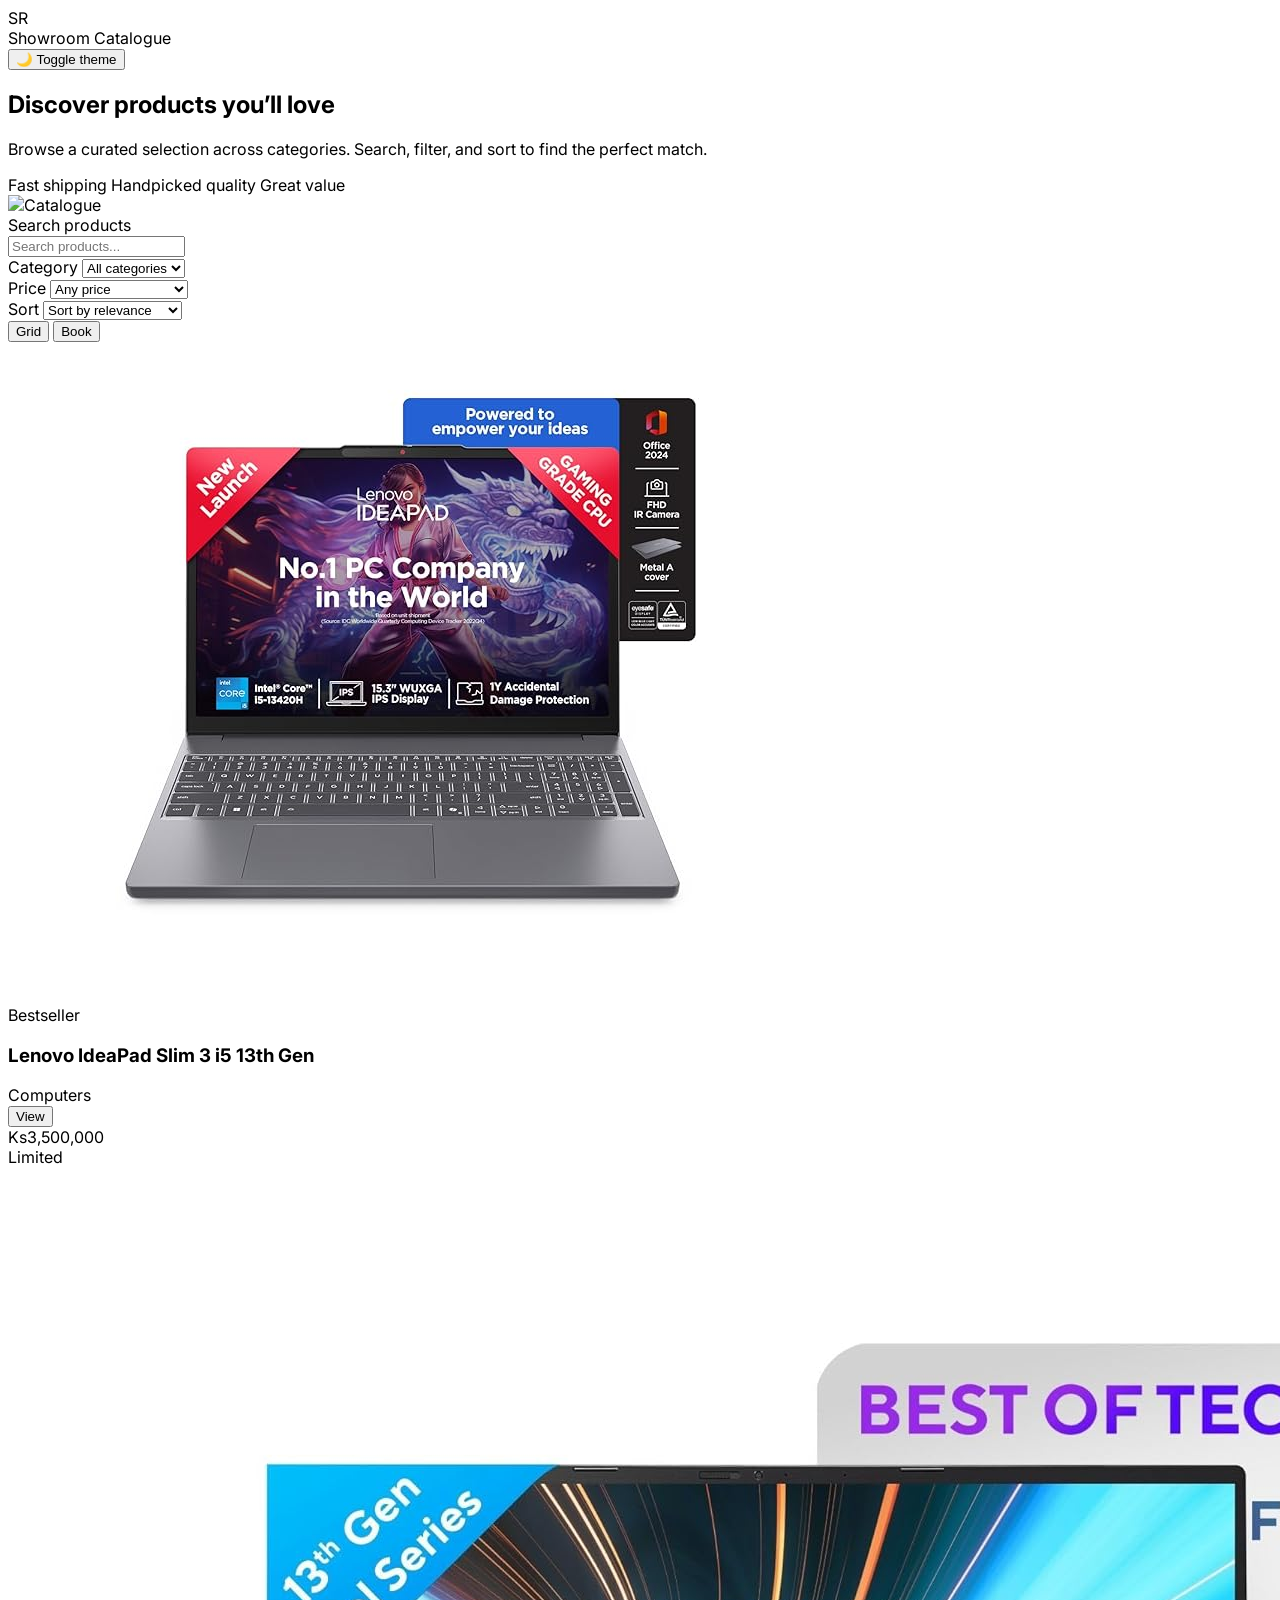
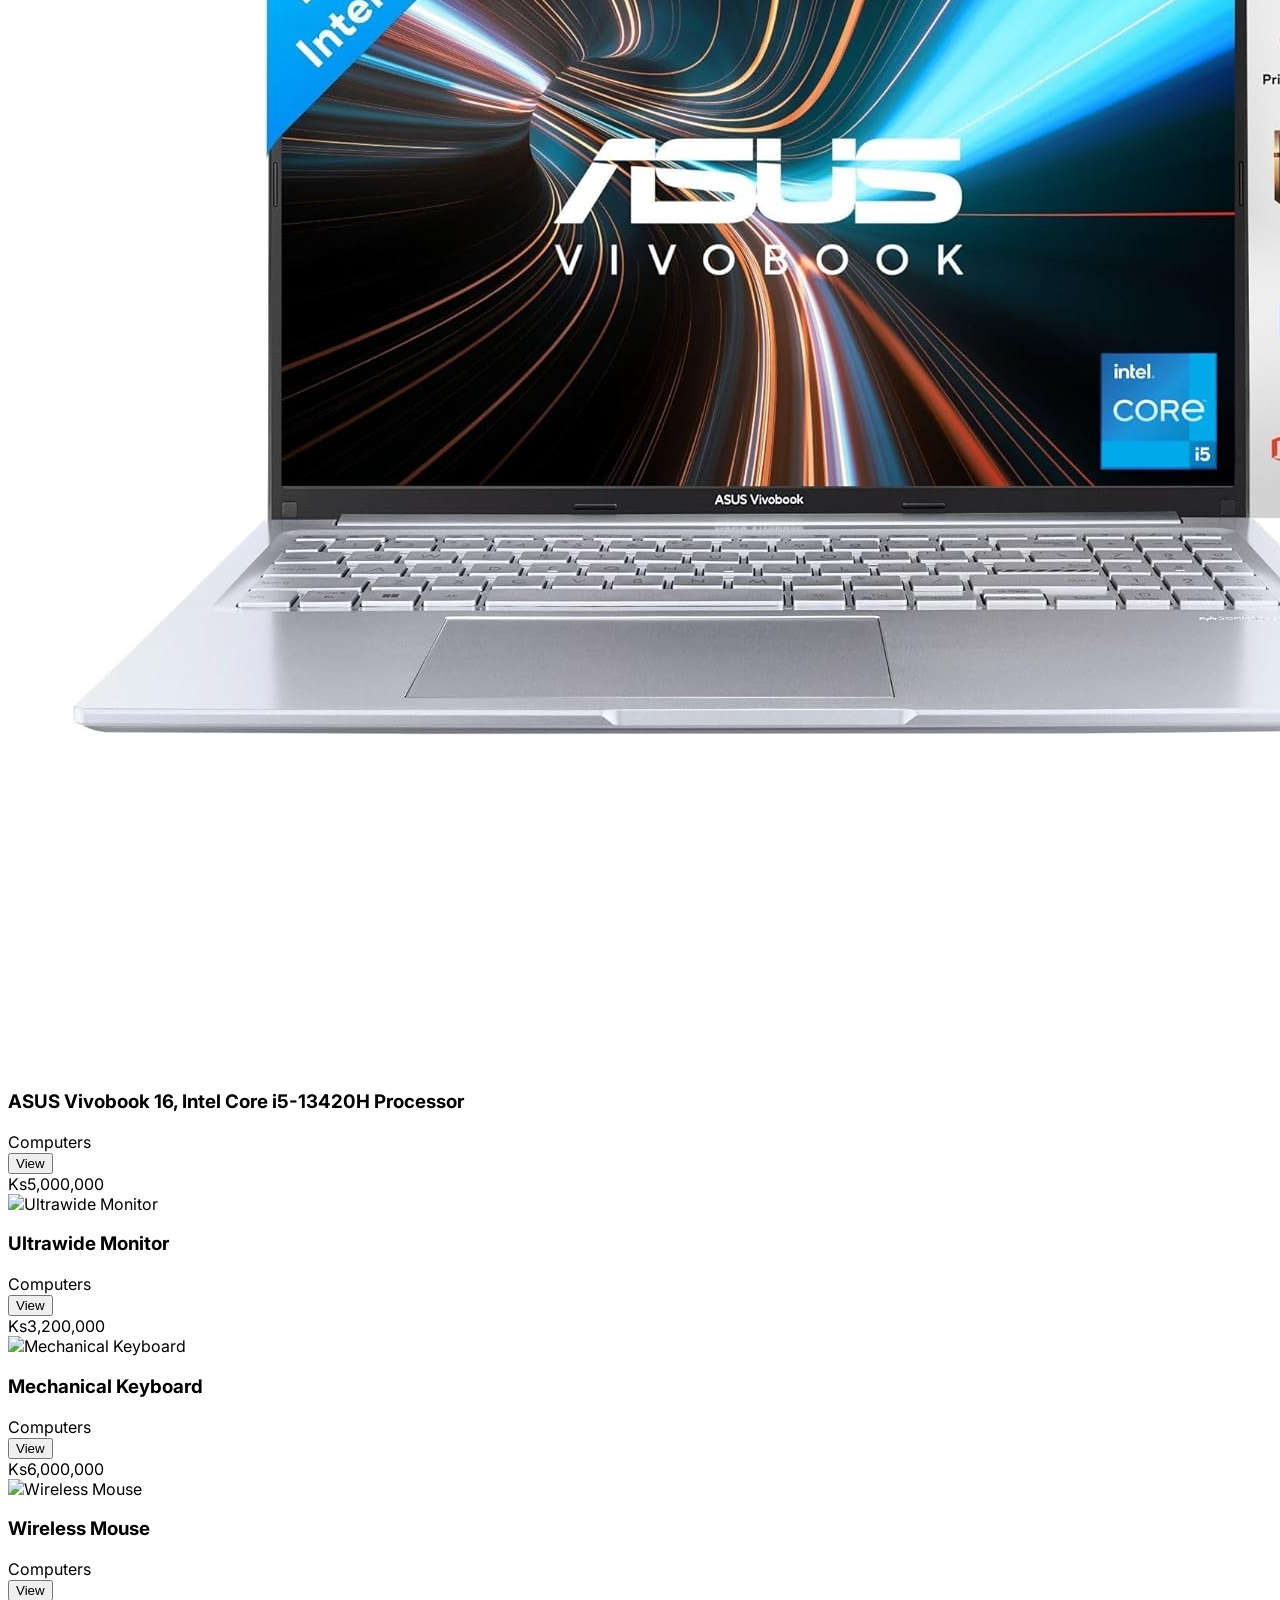
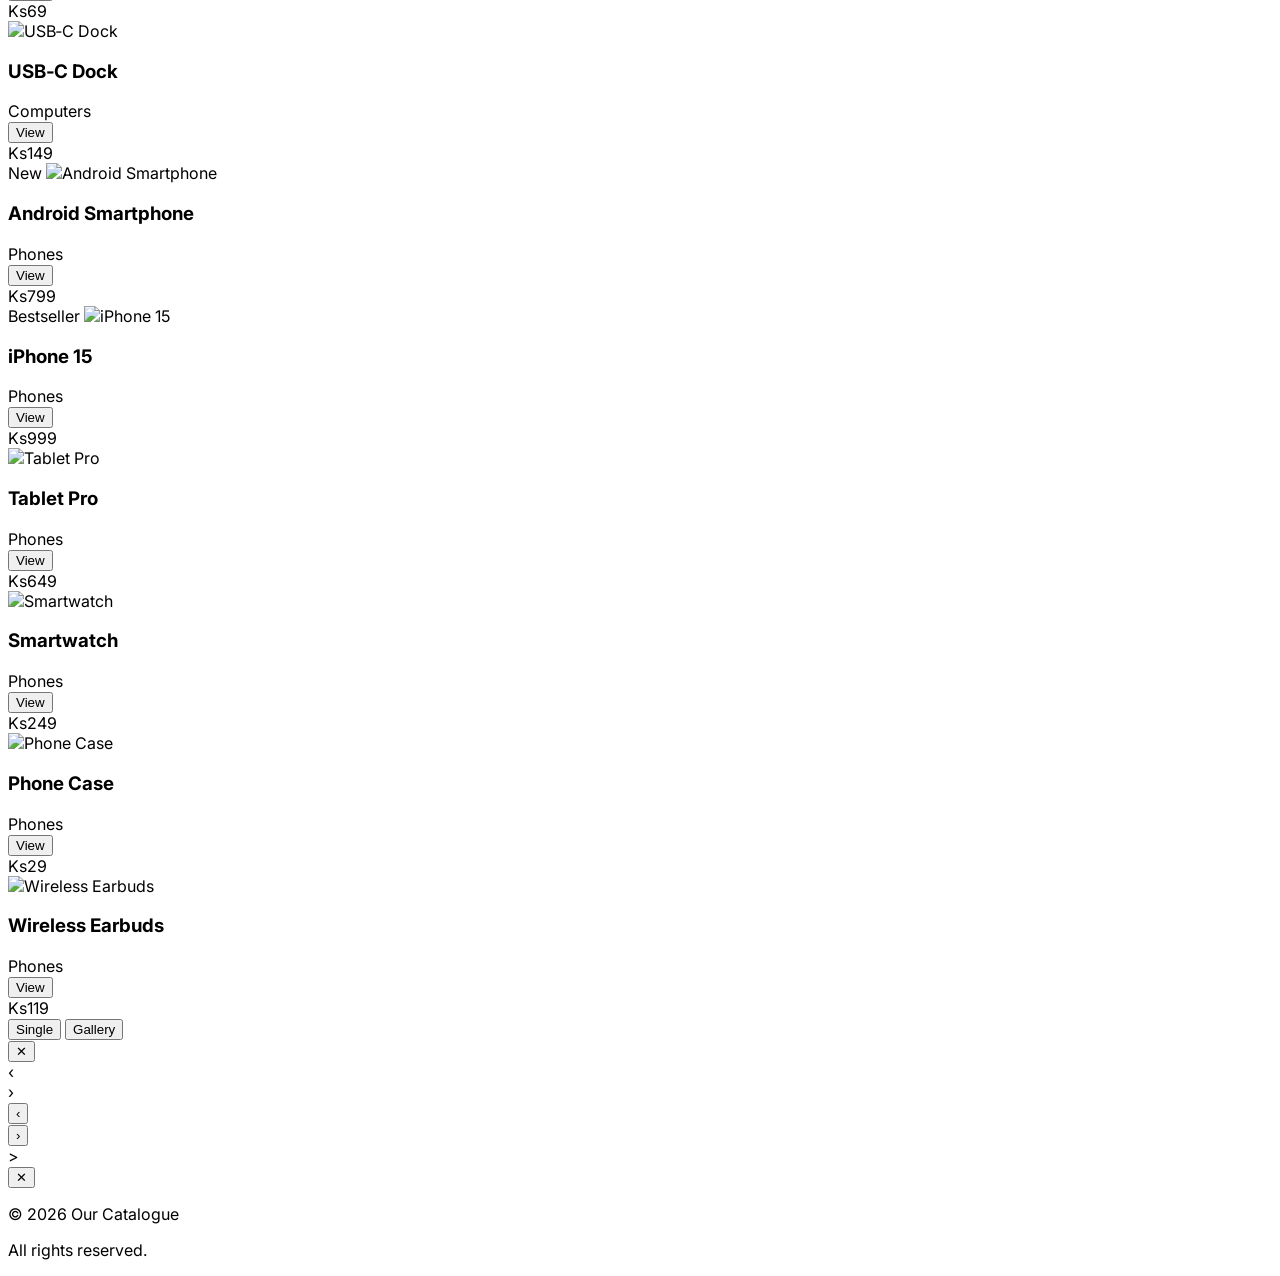
==== commit 43482f9f: "adfad" ====
--- a/index.html
+++ b/index.html
@@ -3,7 +3,7 @@
   <head>
     <meta charset="utf-8" />
     <meta name="viewport" content="width=device-width, initial-scale=1" />
-    <title>Catalogue</title>
+    <title>SR Showroom Catalogue</title>
     <script src="https://cdn.tailwindcss.com"></script>
     <script>
       tailwind.config = {
@@ -193,10 +193,10 @@
           <div class="flex items-center justify-between h-16">
             <div class="flex items-center gap-3">
               <div
-                class="size-9 rounded-xl bg-gradient-to-br from-brand-500 to-cyan-500 shadow-soft animate-float"
-              ></div>
+                class="size-9 rounded-xl bg-gradient-to-br from-brand-500 to-cyan-500 shadow-soft animate-float grid place-items-center text-white font-extrabold"
+              >SR</div>
               <div class="text-lg font-bold tracking-tight animate-fade-in-up">
-                TECTC Catalogue
+              Showroom Catalogue
               </div>
             </div>
             <div class="flex items-center gap-2">
@@ -301,10 +301,10 @@
               class="w-full rounded-xl border border-neutral-200 dark:border-neutral-800 bg-white dark:bg-neutral-900 px-4 py-3 focus:outline-none focus:ring-2 focus:ring-brand-500"
             >
               <option value="">Any price</option>
-              <option value="0-50">$0–$50</option>
-              <option value="50-100">$50–$100</option>
-              <option value="100-250">$100–$250</option>
-              <option value="250-9999">$250+</option>
+              <option value="0-50000">Ks 0–50000</option>
+              <option value="50000-100000">Ks 50000–100000</option>
+              <option value="100000-250000">Ks 100000–250000</option>
+              <option value="250000-999999999">Ks 250000+</option>
             </select>
           </div>
           <div class="sm:col-span-2">
@@ -458,7 +458,7 @@
             >
               ✕
             </button>
-            <div id="detailBody" class="p-4 sm:p-6"></div>
+            <div id="detailBody" class="p-4 sm:p-6 overflow-y-auto max-h-[72vh] sm:max-h-[80vh]"></div>
           </div>
         </div>
       </div>
@@ -468,7 +468,7 @@
           class="max-w-7xl mx-auto px-4 sm:px-6 lg:px-8 py-8 text-sm text-neutral-600 dark:text-neutral-300"
         >
           <div class="flex items-center justify-between">
-            <p>© <span id="year"></span> TECTC Catalogue</p>
+            <p>© <span id="year"></span> Our Catalogue</p>
             <p>All rights reserved.</p>
           </div>
         </div>
@@ -674,6 +674,7 @@
       const state = {
         search: "",
         category: "",
+        price: "",
         sort: "relevance",
         view: "grid",
         gallery: "single",
@@ -683,6 +684,7 @@
       const empty = document.getElementById("empty");
       const search = document.getElementById("search");
       const category = document.getElementById("category");
+      const price = document.getElementById("price");
       const sort = document.getElementById("sort");
       const activeFilters = document.getElementById("activeFilters");
       const year = document.getElementById("year");
@@ -726,6 +728,10 @@
       });
       category.addEventListener("change", (e) => {
         state.category = e.target.value;
+        render();
+      });
+      price.addEventListener("change", (e) => {
+        state.price = e.target.value;
         render();
       });
       sort.addEventListener("change", (e) => {
@@ -768,6 +774,16 @@
         );
         if (state.category)
           result = result.filter((p) => p.category === state.category);
+        if (state.price) {
+          const m = state.price.match(/^(\d+)-(\d+)$/);
+          if (m) {
+            const min = parseInt(m[1], 10);
+            const max = parseInt(m[2], 10);
+            result = result.filter(
+              (p) => typeof p.price === "number" && p.price >= min && p.price <= max
+            );
+          }
+        }
         switch (state.sort) {
           case "price-asc":
             result.sort((a, b) => a.price - b.price);
@@ -1230,6 +1246,15 @@
             state.category = "";
             render();
           });
+        if (state.price)
+          makeChip(
+            "Price: " + (price ? price.options[price.selectedIndex].text : state.price),
+            () => {
+              if (price) price.value = "";
+              state.price = "";
+              render();
+            }
+          );
         if (state.sort !== "relevance")
           makeChip("Sort: " + sort.options[sort.selectedIndex].text, () => {
             sort.value = "relevance";
@@ -1367,10 +1392,11 @@
               specItems
                 ? `
               <div class="mt-6">
-                <h3 class="text-lg font-semibold">Specifications</h3>
-                <div class="mt-3 grid grid-cols-1 gap-3">
-                  ${specItems}
-                </div>
+                <button id="detailSpecsToggle" class="w-full flex items-center justify-between rounded-xl bg-neutral-100 dark:bg-neutral-800/60 px-4 py-3 sm:hidden">
+                  <span class="text-lg font-semibold">Specifications</span>
+                  <span id="detailSpecsChevron" class="transition-transform">▾</span>
+                </button>
+                <div id="detailSpecsPanel" class="mt-3 grid grid-cols-1 gap-3 hidden sm:grid">${specItems}</div>
               </div>
             `
                 : ""
@@ -1436,6 +1462,20 @@
         `;
         const main = detailBody.querySelector("#detailMain");
         const thumbsEls = detailBody.querySelectorAll(".detail-thumb");
+        const specToggle = detailBody.querySelector("#detailSpecsToggle");
+        const specPanel = detailBody.querySelector("#detailSpecsPanel");
+        const specChevron = detailBody.querySelector("#detailSpecsChevron");
+        if (specToggle && specPanel) {
+          specToggle.addEventListener("click", () => {
+            const isHidden = specPanel.classList.contains("hidden");
+            if (isHidden) {
+              specPanel.classList.remove("hidden");
+            } else {
+              specPanel.classList.add("hidden");
+            }
+            if (specChevron) specChevron.classList.toggle("rotate-180");
+          });
+        }
         thumbsEls.forEach((t, i) => {
           t.addEventListener("click", () => {
             if (main) {
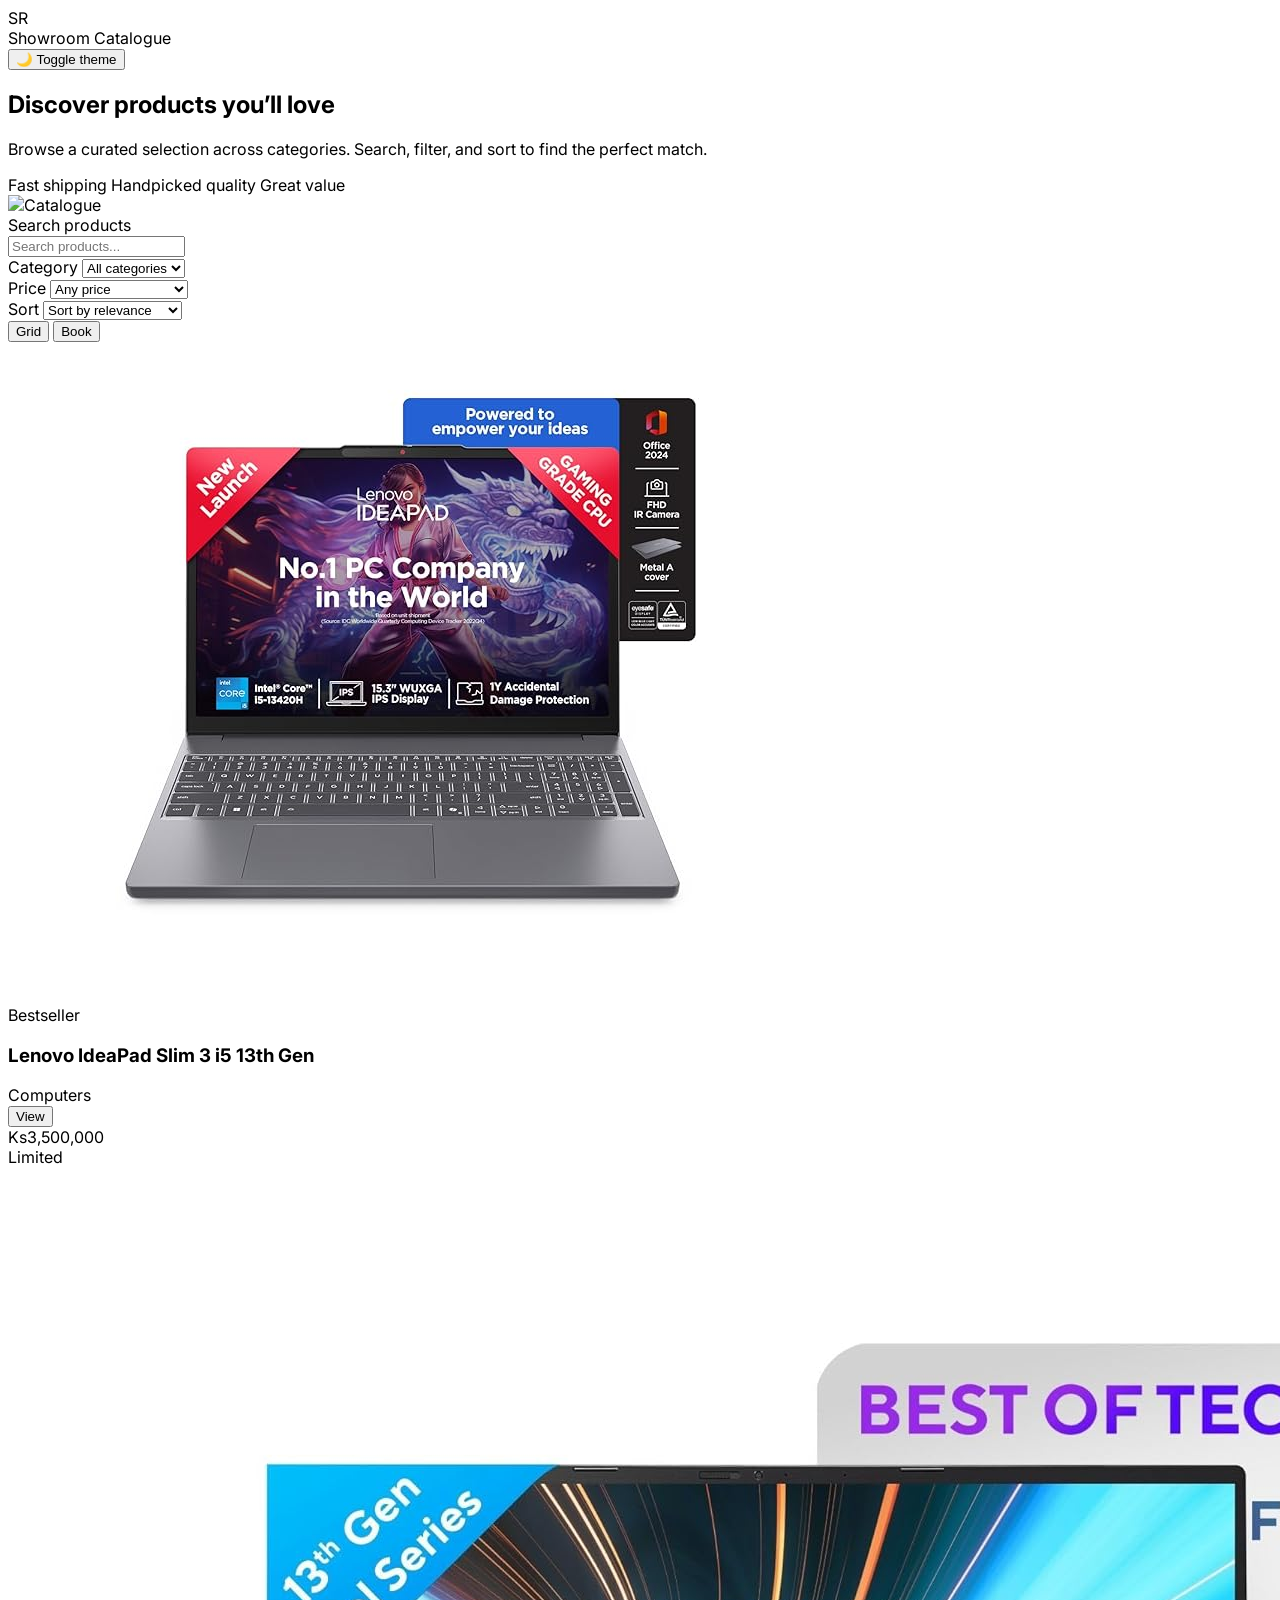
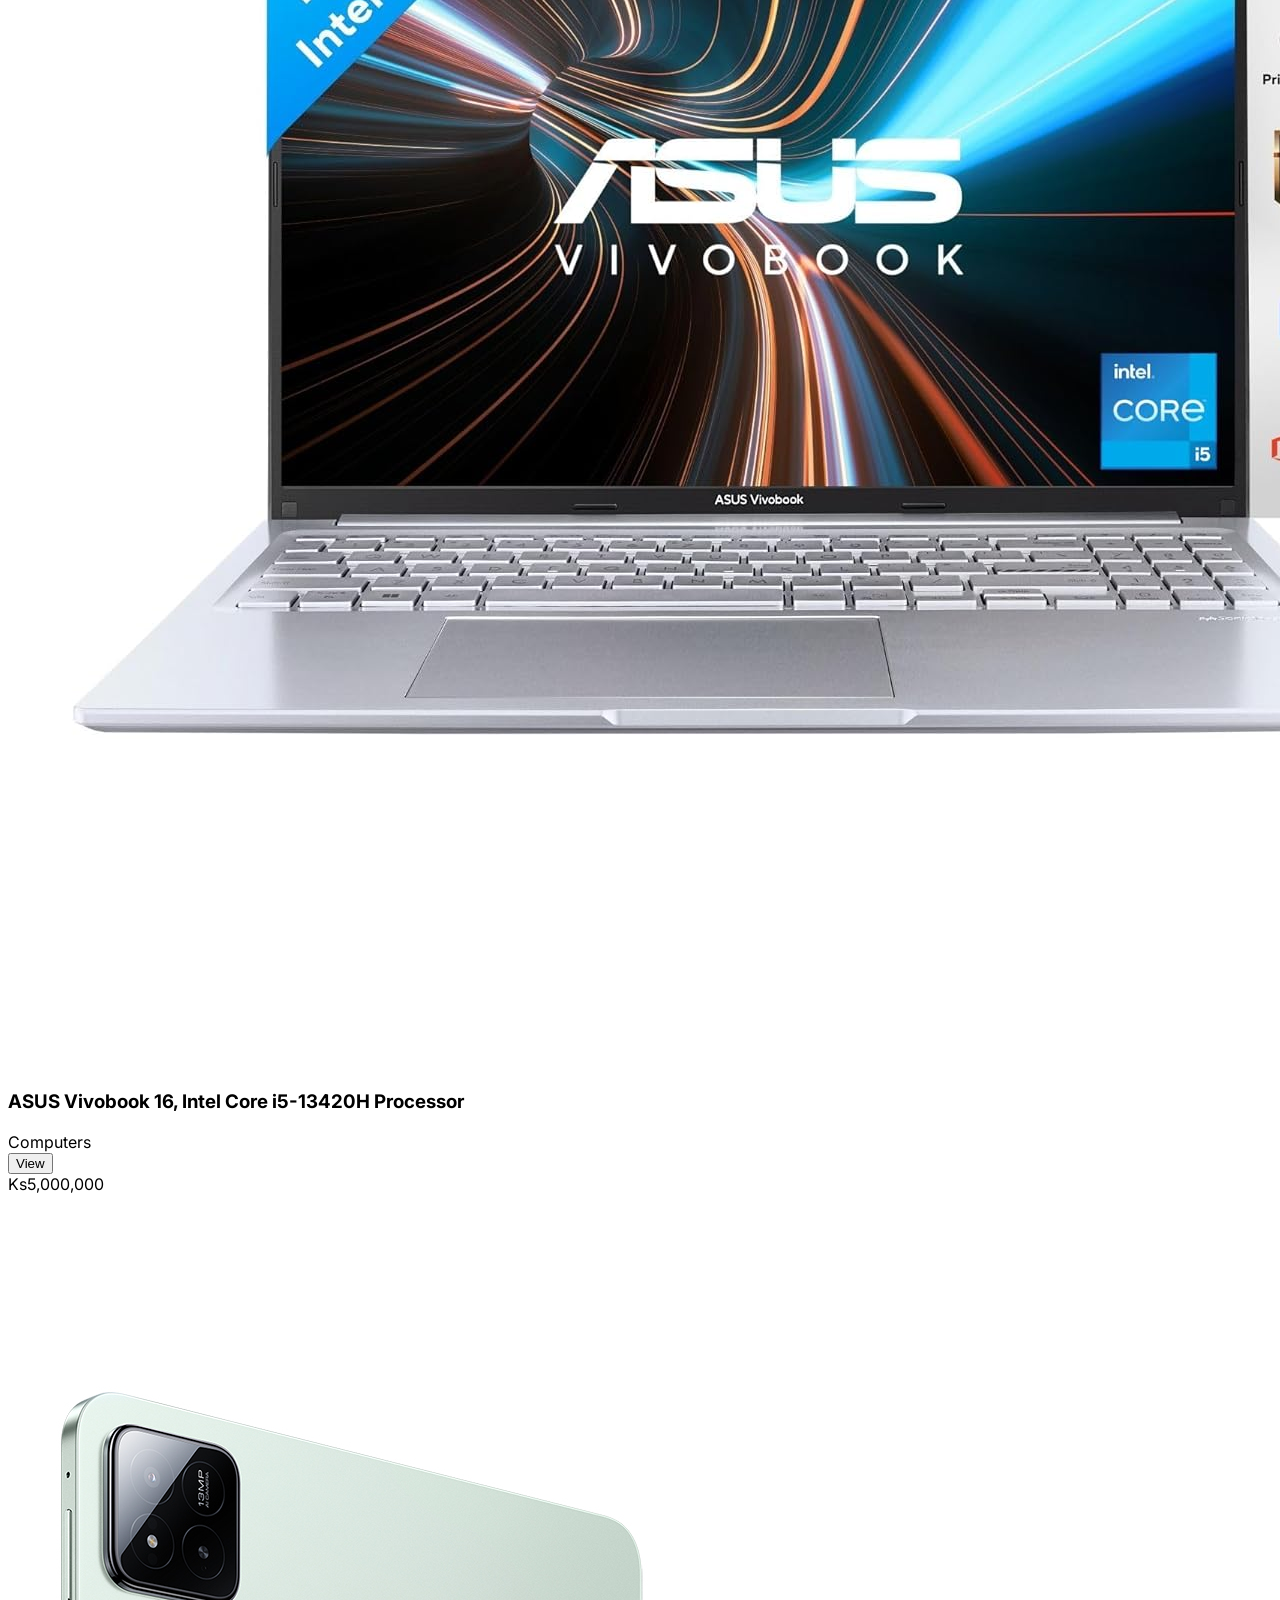
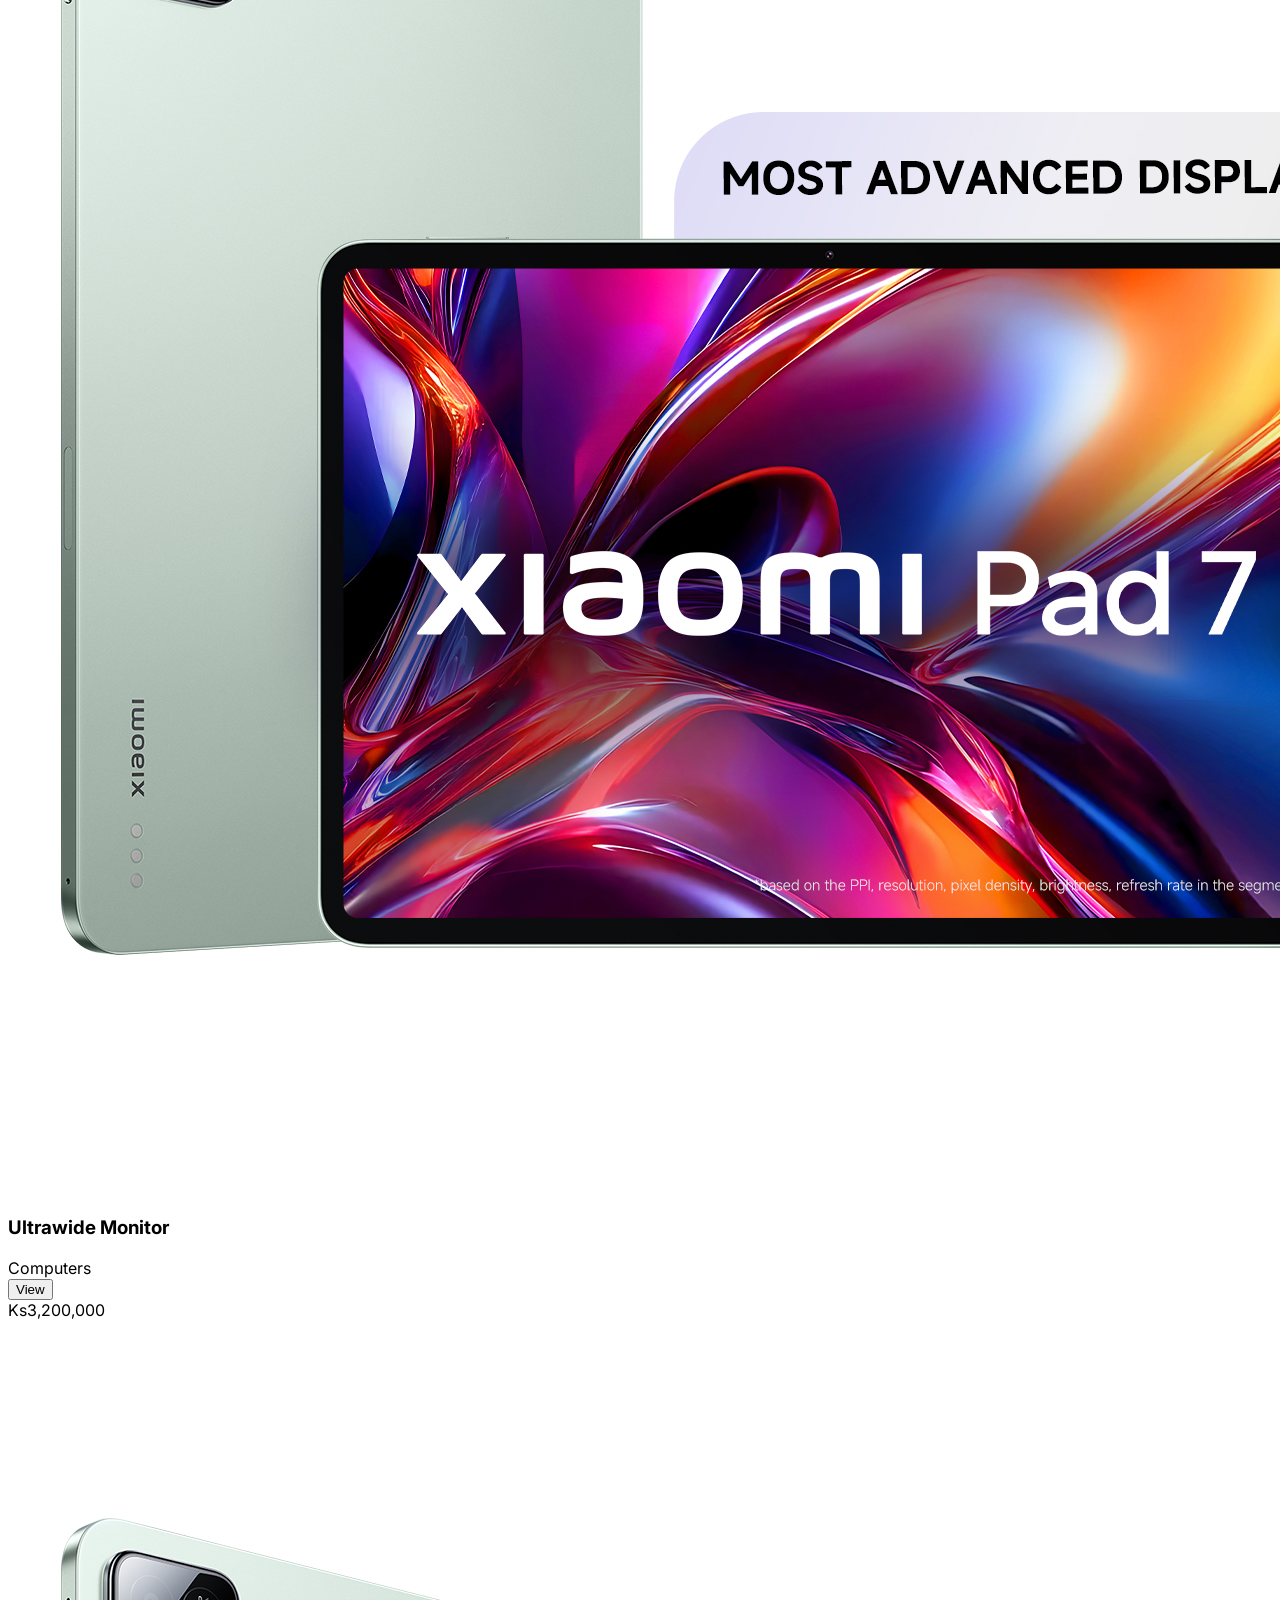
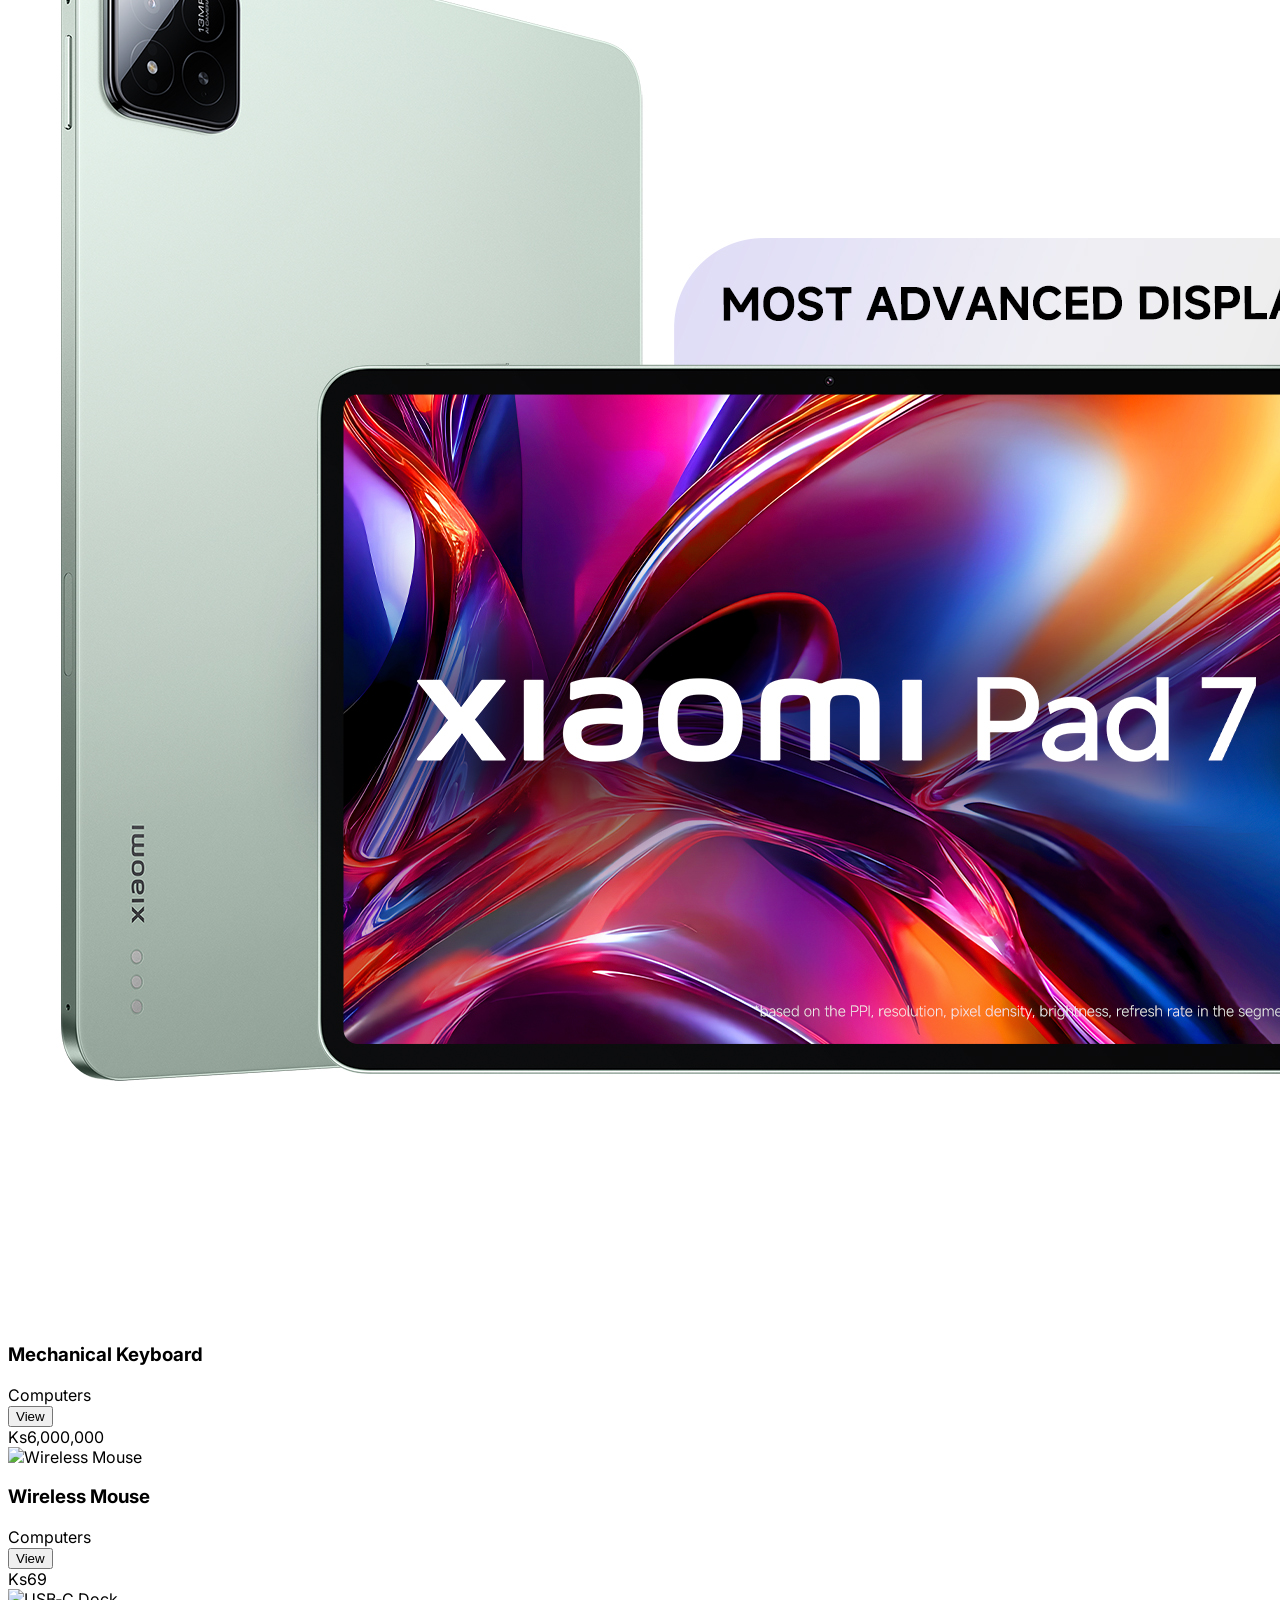
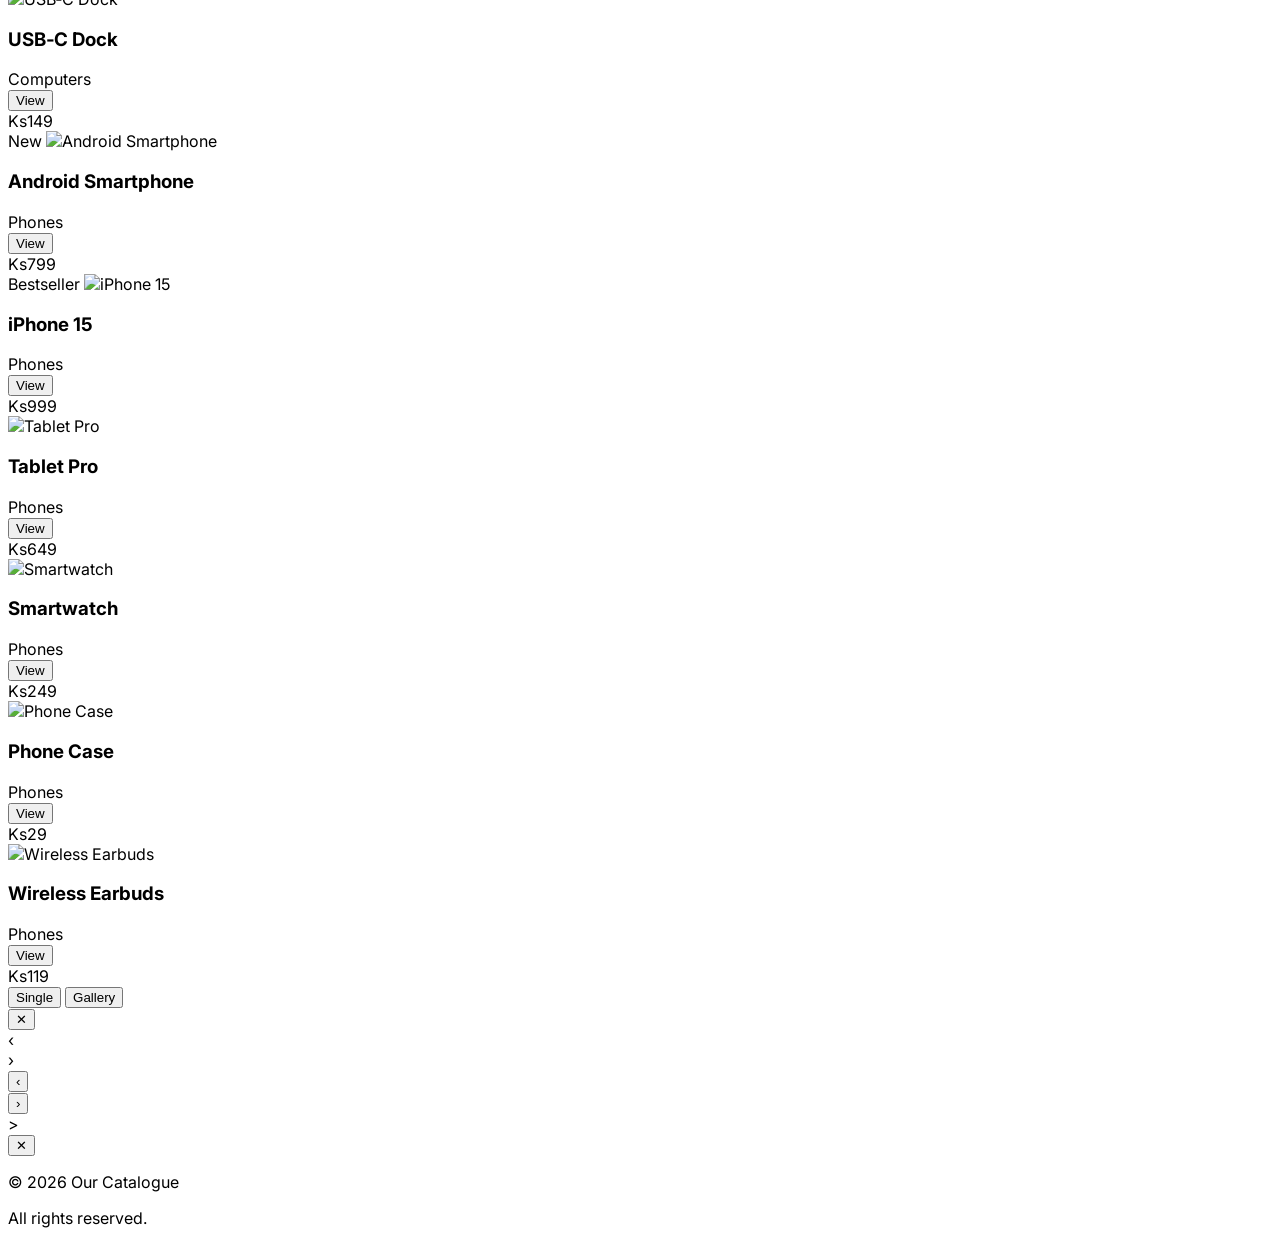
==== commit 53b2300c: "adf" ====
--- a/index.html
+++ b/index.html
@@ -356,7 +356,7 @@
               <div
                 class="pointer-events-none absolute inset-0 bg-gradient-to-r from-transparent via-black/5 to-transparent"
               ></div>
-              <div class="absolute top-3 inset-x-0 flex justify-center">
+              <div class="absolute top-3 inset-x-0 flex justify-center hidden">
                 <div
                   class="inline-flex rounded-full bg-white/80 dark:bg-neutral-900/70 backdrop-blur ring-1 ring-neutral-200/70 dark:ring-neutral-800 overflow-hidden"
                 >
@@ -384,7 +384,7 @@
               </div>
               <div
                 id="tapLeft"
-                class="sm:hidden absolute inset-y-0 left-0 w-1/3 active:bg-black/5"
+                class="sm:hidden absolute top-0 bottom-48 left-0 w-1/3 active:bg-black/5"
                 aria-label="Previous page"
               >
                 <span
@@ -394,7 +394,7 @@
               </div>
               <div
                 id="tapRight"
-                class="sm:hidden absolute inset-y-0 right-0 w-1/3 active:bg-black/5"
+                class="sm:hidden absolute top-0 bottom-48 right-0 w-1/3 active:bg-black/5"
                 aria-label="Next page"
               >
                 <span
@@ -420,7 +420,7 @@
               </button>
             </div>
             <div
-              class="absolute bottom-3 inset-x-0 text-center text-xs text-neutral-600 dark:text-neutral-300"
+              class="absolute top-3 inset-x-0 text-center text-xs text-neutral-600 dark:text-neutral-300"
             >
               <span id="bookProgress"></span>
             </div>
@@ -478,197 +478,7 @@
     <script src="assets/data/products.js"></script>
     <script>
       const TELEGRAM_SELLER = "kyawsoehla0101";
-      const products =
-        window.products && Array.isArray(window.products)
-          ? window.products
-          : [
-        {
-          id: 1,
-          name: "Lenovo IdeaPad Slim 3 i5 13th Gen",
-          price: 3500000,
-          rating: 4.7,
-          category: "Computers",
-          image: "assets/img/lenovo.jpg",
-          gallery: [
-            "assets/img/lenovo.jpg",
-            "assets/img/v1.jpg",
-            "assets/img/v2.jpg",
-          ],
-          badge: "Bestseller",
-          specs: [
-            { label: "CPU", value: "Intel Core i5 13th Gen" },
-            { label: "RAM", value: "16GB DDR5" },
-            { label: "Storage", value: "512GB NVMe SSD" },
-            { label: "Display", value: '15.6" FHD' },
-            { label: "OS", value: "Windows 11" },
-          ],
-        },
-        {
-          id: 2,
-          name: "ASUS Vivobook 16, Intel Core i5-13420H Processor",
-          price: 1599,
-          rating: 4.6,
-          category: "Computers",
-          image: "assets/img/asusvivo16.jpg",
-          gallery: [
-            "assets/img/asusvivo16.jpg",
-            "assets/img/v1.jpg",
-            "assets/img/v2.jpg",
-            "assets/img/v2.jpg",
-            "assets/img/v2.jpg",
-          ],
-          badge: "Limited",
-          specs: [
-            { label: "CPU", value: "AMD Ryzen 7" },
-            { label: "GPU", value: "NVIDIA RTX 4070" },
-            { label: "RAM", value: "32GB DDR5" },
-            { label: "Storage", value: "1TB NVMe SSD" },
-          ],
-        },
-        {
-          id: 3,
-          name: "Ultrawide Monitor",
-          price: 399,
-          rating: 4.5,
-          category: "Computers",
-          image: "https://picsum.photos/seed/monitor/600/400",
-          specs: [
-            { label: "Size", value: '34"' },
-            { label: "Resolution", value: "3440×1440" },
-            { label: "Refresh", value: "144Hz" },
-            { label: "Panel", value: "IPS" },
-          ],
-        },
-        {
-          id: 4,
-          name: "Mechanical Keyboard",
-          price: 129,
-          rating: 4.4,
-          category: "Computers",
-          image: "https://picsum.photos/seed/keyboard/600/400",
-          specs: [
-            { label: "Switch", value: "Brown" },
-            { label: "Layout", value: "TKL" },
-            { label: "Backlight", value: "RGB" },
-          ],
-        },
-        {
-          id: 5,
-          name: "Wireless Mouse",
-          price: 69,
-          rating: 4.3,
-          category: "Computers",
-          image: "https://picsum.photos/seed/mouse/600/400",
-          specs: [
-            { label: "Sensor", value: "Optical" },
-            { label: "DPI", value: "8000" },
-            { label: "Battery", value: "Rechargeable" },
-          ],
-        },
-        {
-          id: 6,
-          name: "USB‑C Dock",
-          price: 149,
-          rating: 4.2,
-          category: "Computers",
-          image: "https://picsum.photos/seed/dock/600/400",
-          specs: [
-            { label: "Ports", value: "HDMI/USB-A/Ethernet" },
-            { label: "Power", value: "100W PD" },
-          ],
-        },
-        {
-          id: 7,
-          name: "Android Smartphone",
-          price: 799,
-          rating: 4.5,
-          category: "Phones",
-          image: "https://picsum.photos/seed/android/600/400",
-          gallery: [
-            "https://picsum.photos/seed/android/1200/900",
-            "https://picsum.photos/seed/android-1/1200/900",
-            "https://picsum.photos/seed/android-2/1200/900",
-          ],
-          badge: "New",
-          specs: [
-            { label: "Chip", value: "Snapdragon 8 Gen 2" },
-            { label: "RAM", value: "12GB" },
-            { label: "Storage", value: "256GB" },
-            { label: "Display", value: '6.7" OLED 120Hz' },
-          ],
-        },
-        {
-          id: 8,
-          name: "iPhone 15",
-          price: 999,
-          rating: 4.6,
-          category: "Phones",
-          image: "https://picsum.photos/seed/iphone/600/400",
-          gallery: [
-            "https://picsum.photos/seed/iphone/1200/900",
-            "https://picsum.photos/seed/iphone-1/1200/900",
-            "https://picsum.photos/seed/iphone-2/1200/900",
-          ],
-          badge: "Bestseller",
-          specs: [
-            { label: "Chip", value: "A16 Bionic" },
-            { label: "Storage", value: "128GB" },
-            { label: "Display", value: '6.1" OLED' },
-            { label: "Camera", value: "48MP" },
-          ],
-        },
-        {
-          id: 9,
-          name: "Tablet Pro",
-          price: 649,
-          rating: 4.4,
-          category: "Phones",
-          image: "https://picsum.photos/seed/tablet/600/400",
-          specs: [
-            { label: "Chip", value: "M2" },
-            { label: "Display", value: '11" 120Hz' },
-            { label: "Storage", value: "256GB" },
-          ],
-        },
-        {
-          id: 10,
-          name: "Smartwatch",
-          price: 249,
-          rating: 4.3,
-          category: "Phones",
-          image: "https://picsum.photos/seed/smartwatch/600/400",
-          specs: [
-            { label: "Battery", value: "18h" },
-            { label: "Water", value: "5ATM" },
-            { label: "Sensors", value: "HR/GPS" },
-          ],
-        },
-        {
-          id: 11,
-          name: "Phone Case",
-          price: 29,
-          rating: 4.1,
-          category: "Phones",
-          image: "https://picsum.photos/seed/phonecase/600/400",
-          specs: [
-            { label: "Material", value: "TPU" },
-            { label: "Color", value: "Black" },
-          ],
-        },
-        {
-          id: 12,
-          name: "Wireless Earbuds",
-          price: 119,
-          rating: 4.2,
-          category: "Phones",
-          image: "https://picsum.photos/seed/earbuds/600/400",
-          specs: [
-            { label: "Battery", value: "24h with case" },
-            { label: "ANC", value: "Hybrid ANC" },
-            { label: "Codec", value: "AAC" },
-          ],
-        },
-      ];
+    
 
       const categories = [...new Set(products.map((p) => p.category))];
       const state = {
@@ -703,6 +513,23 @@
         } catch {
           return "Ks" + n;
         }
+      }
+      function available(p) {
+        if (!p || typeof p !== "object") return false;
+        if (typeof p.stock !== "number") return true;
+        return p.stock > 0;
+      }
+      function stockChip(p, size = "sm") {
+        const ok = available(p);
+        const base =
+          size === "xs"
+            ? "px-2 py-0.5 text-xs"
+            : size === "lg"
+            ? "px-3.5 py-1.5 text-sm"
+            : "px-3 py-1 text-sm";
+        if (ok)
+          return `<span class="rounded-full bg-emerald-100 text-emerald-700 dark:bg-emerald-900/40 dark:text-emerald-200 ${base}">In stock</span>`;
+        return `<span class="rounded-full bg-red-100 text-red-700 dark:bg-red-900/40 dark:text-red-200 ${base}">Out of stock</span>`;
       }
       const closeBook = document.getElementById("closeBook");
       const tapLeft = document.getElementById("tapLeft");
@@ -806,12 +633,14 @@
         const base = m ? m[1] : "photo";
         if (state.gallery === "multi") {
           const seeds = [base, base + "-1", base + "-2", base + "-3"];
-          const thumbs = seeds
+          const galleryList =
+            Array.isArray(p.gallery) && p.gallery.length
+              ? p.gallery
+              : seeds.map((s) => `https://picsum.photos/seed/${s}/1200/900`);
+          const thumbs = galleryList
             .map(
-              (s, i) => `
-            <img data-seed="${s}" src="https://picsum.photos/seed/${s}/200/150" alt="${
-                p.name
-              }" class="gallery-thumb ${
+              (u, i) => `
+            <img data-url="${u}" src="${u}" alt="${p.name}" class="gallery-thumb ${
                 i === 0 ? "ring-2 ring-brand-500" : ""
               } w-16 h-16 rounded-lg object-cover cursor-pointer">
           `
@@ -821,11 +650,7 @@
             <div class="h-full p-4">
               <div class="flex flex-col h-full">
                 <div class="relative rounded-2xl overflow-hidden ring-1 ring-neutral-200/70 dark:ring-neutral-800 shadow-soft aspect-[4/3] bg-neutral-100 dark:bg-neutral-900">
-                  <img src="https://picsum.photos/seed/${
-                    seeds[0]
-                  }/1200/900" alt="${
-            p.name
-          }" class="gallery-main absolute inset-0 w-full h-full object-cover object-center">
+                  <img src="${galleryList[0]}" alt="${p.name}" class="gallery-main absolute inset-0 w-full h-full object-cover object-center">
                   ${
                     p.badge
                       ? `<span class="absolute left-3 top-3 rounded-full bg-brand-100 text-brand-700 dark:bg-brand-800/50 dark:text-brand-200 px-2 py-1 text-xs">${p.badge}</span>`
@@ -846,25 +671,44 @@
         } else {
           return `
             <div class="h-full p-4">
-              <div class="relative rounded-2xl overflow-hidden ring-1 ring-neutral-200/70 dark:ring-neutral-800 shadow-soft aspect-[4/3] bg-neutral-100 dark:bg-neutral-900">
-                <img loading="lazy" decoding="async"
-                     src="https://picsum.photos/seed/${base}/768/576"
-                     srcset="https://picsum.photos/seed/${base}/480/360 480w, https://picsum.photos/seed/${base}/768/576 768w, https://picsum.photos/seed/${base}/1200/900 1200w"
-                     sizes="(max-width: 640px) 100vw, 50vw"
-                     alt="${
-                       p.name
-                     }" class="absolute inset-0 w-full h-full object-cover object-center">
-                ${
-                  p.badge
-                    ? `<span class="absolute left-3 top-3 rounded-full bg-brand-100 text-brand-700 dark:bg-brand-800/50 dark:text-brand-200 px-2 py-1 text-xs">${p.badge}</span>`
-                    : ""
-                }
-                <div class="absolute inset-x-0 bottom-0 p-3">
-                  <div class="rounded-lg bg-black/30 dark:bg-black/30 backdrop-blur px-3 py-1.5 text-xs text-white">${
-                    p.name
-                  }</div>
+              ${(() => {
+                const m2 = p.image.match(/seed\/([^/]+)\//);
+                const base2 = m2 ? m2[1] : "photo";
+                const seeds2 = [base2, base2 + "-1", base2 + "-2", base2 + "-3"];
+                const galleryList =
+                  Array.isArray(p.gallery) && p.gallery.length
+                    ? p.gallery
+                    : [p.image, ...seeds2.map((s) => `https://picsum.photos/seed/${s}/1200/900`)];
+                const mainUrl = galleryList[0];
+                const thumbsHtml = galleryList
+                  .map(
+                    (u, i) => `
+                <img data-url="${u}" src="${u}" alt="${p.name}" class="gallery-thumb ${
+                      i === 0 ? "ring-2 ring-brand-500" : ""
+                    } w-16 h-16 rounded-lg object-cover cursor-pointer">
+              `
+                  )
+                  .join("");
+                return `
+                <div class="relative rounded-2xl overflow-hidden ring-1 ring-neutral-200/70 dark:ring-neutral-800 shadow-soft aspect-[4/3] bg-neutral-100 dark:bg-neutral-900">
+                  <img loading="lazy" decoding="async"
+                       src="${mainUrl}"
+                       alt="${p.name}"
+                       class="gallery-main absolute inset-0 w-full h-full object-cover object-center cursor-zoom-in">
+                  ${
+                    p.badge
+                      ? `<span class="absolute left-3 top-3 rounded-full bg-brand-100 text-brand-700 dark:bg-brand-800/50 dark:text-brand-200 px-2 py-1 text-xs">${p.badge}</span>`
+                      : ""
+                  }
+                  <div class="absolute inset-x-0 bottom-0 p-3">
+                    <div class="rounded-lg bg-black/30 dark:bg-black/30 backdrop-blur px-3 py-1.5 text-xs text-white">${p.name}</div>
+                  </div>
                 </div>
-              </div>
+                <div class="mt-3 flex gap-2 overflow-x-auto pb-2">
+                  ${thumbsHtml}
+                </div>
+              `;
+              })()}
             </div>
           `;
         }
@@ -875,19 +719,16 @@
           return `<div class="h-full grid place-items-center text-neutral-500 dark:text-neutral-400 text-sm">End</div>`;
         }
         return `
-          <div class="h-full p-6 sm:p-8">
+          <div class="h-full p-6 sm:p-8 relative">
+            <div id="bookZoom" class="hidden absolute top-3 left-3 right-3 rounded-2xl ring-1 ring-neutral-200/70 dark:ring-neutral-800 bg-neutral-100 dark:bg-neutral-900 h-48 sm:h-56 lg:h-64 overflow-hidden pointer-events-none"></div>
             <div class="flex flex-col justify-center h-full">
-              <h2 class="text-3xl sm:text-4xl font-bold tracking-tight">${
-                p.name
-              }</h2>
+              <h2 class="text-3xl sm:text-4xl font-bold tracking-tight">${p.name}</h2>
               <div class="mt-2 h-1 w-16 bg-brand-600 rounded-full"></div>
               <div class="mt-3 inline-flex items-center gap-2">
-                <span class="rounded-full bg-neutral-100 dark:bg-neutral-800 px-3 py-1 text-sm">${
-                  p.category
-                }</span>
+                <span class="rounded-full bg-neutral-100 dark:bg-neutral-800 px-3 py-1 text-sm">${p.category}</span>
+                <span id="bookStock">${stockChip(p)}</span>
                 <span class="inline-flex items-center text-amber-400 text-sm">${
-                  "★".repeat(Math.round(p.rating)) +
-                  "☆".repeat(5 - Math.round(p.rating))
+                  "★".repeat(Math.round(p.rating)) + "☆".repeat(5 - Math.round(p.rating))
                 }</span>
               </div>
               <div class="mt-5 text-neutral-700 dark:text-neutral-300 leading-relaxed max-w-md">
@@ -929,7 +770,7 @@
                 </div>
               </div>
               <div class="mt-6 flex items-center gap-3">
-                <button class="rounded-lg px-5 py-2.5 text-sm font-medium bg-gradient-to-r from-brand-600 to-cyan-600 text-white hover:from-brand-700 hover:to-cyan-700 transition-colors">Buy now</button>
+                <button class="book-buy rounded-lg px-5 py-2.5 text-sm font-medium bg-gradient-to-r from-brand-600 to-cyan-600 text-white hover:from-brand-700 hover:to-cyan-700 transition-colors">Buy now</button>
                 <button class="hidden rounded-lg px-5 py-2.5 text-sm font-medium bg-neutral-100 dark:bg-neutral-800 hover:bg-neutral-200 dark:hover:bg-neutral-700 transition-colors">Wishlist</button>
               </div>
             </div>
@@ -952,12 +793,14 @@
           state.gallery === "multi"
             ? (() => {
                 const seeds = [base, base + "-1", base + "-2", base + "-3"];
-                const thumbs = seeds
+                const galleryList =
+                  Array.isArray(p.gallery) && p.gallery.length
+                    ? p.gallery
+                    : seeds.map((s) => `https://picsum.photos/seed/${s}/1200/900`);
+                const thumbs = galleryList
                   .map(
-                    (s, i) => `
-                <img data-seed="${s}" src="https://picsum.photos/seed/${s}/200/150" alt="${
-                      p.name
-                    }" class="gallery-thumb ${
+                    (u, i) => `
+                <img data-url="${u}" src="${u}" alt="${p.name}" class="gallery-thumb ${
                       i === 0 ? "ring-2 ring-brand-500" : ""
                     } w-16 h-16 rounded-lg object-cover cursor-pointer">
               `
@@ -966,7 +809,7 @@
                 return `
                 <div class="relative rounded-xl overflow-hidden ring-1 ring-neutral-200/70 dark:ring-neutral-800 shadow-soft aspect-[4/3] bg-neutral-100 dark:bg-neutral-900">
                   <img loading="lazy" decoding="async"
-                       src="https://picsum.photos/seed/${seeds[0]}/1200/900"
+                       src="${galleryList[0]}"
                        srcset="https://picsum.photos/seed/${seeds[0]}/768/576 768w, https://picsum.photos/seed/${seeds[0]}/1200/900 1200w"
                        sizes="(max-width: 640px) 100vw, 50vw"
                        alt="${p.name}" class="gallery-main absolute inset-0 w-full h-full object-cover object-center">
@@ -978,10 +821,31 @@
               `;
               })()
             : `
-            <div class="relative rounded-xl overflow-hidden ring-1 ring-neutral-200/70 dark:ring-neutral-800 shadow-soft aspect-[4/3] bg-neutral-100 dark:bg-neutral-900">
-              <img loading="lazy" decoding="async" src="${p.image}" alt="${p.name}" class="absolute inset-0 w-full h-full object-cover object-center">
-              ${badge}
-            </div>
+            ${(() => {
+              const seeds = [base, base + "-1", base + "-2", base + "-3"];
+              const galleryList =
+                Array.isArray(p.gallery) && p.gallery.length
+                  ? p.gallery
+                  : [p.image, ...seeds.map((s) => `https://picsum.photos/seed/${s}/1200/900`)];
+              const thumbs = galleryList
+                .map(
+                  (u, i) => `
+              <img data-url="${u}" src="${u}" alt="${p.name}" class="gallery-thumb ${
+                    i === 0 ? "ring-2 ring-brand-500" : ""
+                  } w-16 h-16 rounded-lg object-cover cursor-pointer">
+            `
+                )
+                .join("");
+              return `
+              <div class="relative rounded-xl overflow-hidden ring-1 ring-neutral-200/70 dark:ring-neutral-800 shadow-soft aspect-[4/3] bg-neutral-100 dark:bg-neutral-900">
+                <img loading="lazy" decoding="async" src="${galleryList[0]}" alt="${p.name}" class="gallery-main absolute inset-0 w-full h-full object-cover object-center cursor-zoom-in">
+                ${badge}
+              </div>
+              <div class="mt-3 flex gap-2 overflow-x-auto pb-2">
+                ${thumbs}
+              </div>
+            `;
+            })()}
           `;
         return `
           <div class="h-full overflow-auto p-4">
@@ -992,6 +856,7 @@
                 <span class="rounded-full bg-neutral-100 dark:bg-neutral-800 px-3 py-1 text-xs">${
                   p.category
                 }</span>
+                ${stockChip(p, "xs")}
                 <span class="inline-flex items-center text-amber-400 text-xs">${stars}</span>
               </div>
               <div class="mt-3 grid grid-cols-2 gap-3">
@@ -1006,7 +871,7 @@
               </div>
             </div>
           </div>
-          <div class="fixed inset-x-0 bottom-0 z-50">
+          <div class="fixed inset-x-0 bottom-0 z-[1000] pointer-events-auto">
             <div class="mx-3 mb-[calc(env(safe-area-inset-bottom)+12px)] rounded-full bg-white/90 dark:bg-neutral-900/90 ring-1 ring-neutral-200/70 dark:ring-neutral-800 shadow-soft backdrop-blur px-3 py-2 flex items-center justify-center gap-3">
               <button class="rounded-full px-5 py-2 text-sm font-medium bg-brand-600 text-white">Buy</button>
         <button class="hidden rounded-full px-5 py-2 text-sm font-medium bg-neutral-100 dark:bg-neutral-800">Wishlist</button>
@@ -1047,16 +912,146 @@
           if (main && thumbs.length) {
             thumbs.forEach((t) => {
               t.addEventListener("click", () => {
-                const seed = t.getAttribute("data-seed");
-                main.setAttribute(
-                  "src",
-                  "https://picsum.photos/seed/" + seed + "/1200/900"
-                );
+                const url = t.getAttribute("data-url");
+                if (url) {
+                  main.setAttribute("src", url);
+                } else {
+                  const seed = t.getAttribute("data-seed");
+                  main.setAttribute(
+                    "src",
+                    "https://picsum.photos/seed/" + seed + "/1200/900"
+                  );
+                }
                 thumbs.forEach((x) => {
                   x.classList.remove("ring-2", "ring-brand-500");
                 });
                 t.classList.add("ring-2", "ring-brand-500");
+                const bottom = spread.querySelector("#bookBottomImage");
+                if (bottom) bottom.setAttribute("src", main.getAttribute("src") || "");
               });
+            });
+          }
+          if (main && main.parentElement) {
+            const lens = document.createElement("div");
+            lens.className =
+              "pointer-events-none hidden absolute rounded-full ring-2 ring-brand-500 shadow-soft";
+            lens.style.width = "8rem";
+            lens.style.height = "8rem";
+            lens.style.left = "0px";
+            lens.style.top = "0px";
+            lens.style.backgroundRepeat = "no-repeat";
+            main.parentElement.appendChild(lens);
+            const zoom = 2.5;
+            const update = (e) => {
+              const rect = main.getBoundingClientRect();
+              const isTouch = e.touches && e.touches[0];
+              const x = isTouch ? e.touches[0].clientX : e.clientX;
+              const y = isTouch ? e.touches[0].clientY : e.clientY;
+              const cx = Math.max(rect.left, Math.min(x, rect.right));
+              const cy = Math.max(rect.top, Math.min(y, rect.bottom));
+              const lensHalf = lens.offsetWidth / 2;
+              const lx = cx - rect.left - lensHalf;
+              const ly = cy - rect.top - lensHalf;
+              const maxX = rect.width - lens.offsetWidth;
+              const maxY = rect.height - lens.offsetHeight;
+              lens.style.left = `${Math.max(0, Math.min(maxX, lx))}px`;
+              lens.style.top = `${Math.max(0, Math.min(maxY, ly))}px`;
+              const bgW = rect.width * zoom;
+              const bgH = rect.height * zoom;
+              const src = main.getAttribute("src");
+              lens.style.backgroundImage = `url(${src})`;
+              lens.style.backgroundSize = `${bgW}px ${bgH}px`;
+              const bx = (cx - rect.left) * zoom - lensHalf;
+              const by = (cy - rect.top) * zoom - lensHalf;
+              lens.style.backgroundPosition = `-${bx}px -${by}px`;
+              const zoomBox = spread.querySelector("#bookZoom");
+              if (zoomBox) {
+                const zW = zoomBox.clientWidth;
+                const zH = zoomBox.clientHeight;
+                zoomBox.style.backgroundImage = `url(${src})`;
+                zoomBox.style.backgroundRepeat = "no-repeat";
+                zoomBox.style.backgroundSize = `${bgW}px ${bgH}px`;
+                const zx = (cx - rect.left) * zoom - zW / 2;
+                const zy = (cy - rect.top) * zoom - zH / 2;
+                zoomBox.style.backgroundPosition = `-${zx}px -${zy}px`;
+              }
+            };
+            // initial bottom image sync
+            const bottomInit = spread.querySelector("#bookBottomImage");
+            if (bottomInit) bottomInit.setAttribute("src", main.getAttribute("src") || "");
+            main.addEventListener("mouseenter", () => {
+              lens.classList.remove("hidden");
+              const zoomBox = spread.querySelector("#bookZoom");
+              if (zoomBox) zoomBox.classList.remove("hidden");
+            });
+            main.addEventListener("mouseleave", () => {
+              lens.classList.add("hidden");
+              const zoomBox = spread.querySelector("#bookZoom");
+              if (zoomBox) zoomBox.classList.add("hidden");
+            });
+            main.addEventListener("mousemove", update);
+            main.addEventListener(
+              "touchstart",
+              (e) => {
+                lens.classList.remove("hidden");
+                const zoomBox = spread.querySelector("#bookZoom");
+                if (zoomBox) zoomBox.classList.remove("hidden");
+                update(e);
+              },
+              { passive: true }
+            );
+            main.addEventListener("touchmove", update, { passive: true });
+            main.addEventListener("touchend", () => {
+              lens.classList.add("hidden");
+              const zoomBox = spread.querySelector("#bookZoom");
+              if (zoomBox) zoomBox.classList.add("hidden");
+            });
+          }
+          const buyBtn = spread.querySelector(".book-buy");
+          if (buyBtn) {
+            if (!available(p)) {
+              buyBtn.textContent = "Out of Stock";
+              buyBtn.setAttribute("disabled", "true");
+              buyBtn.className =
+                "book-buy rounded-lg px-5 py-2.5 text-sm font-medium bg-neutral-200 dark:bg-neutral-800 text-neutral-500 dark:text-neutral-400 cursor-not-allowed";
+            }
+            buyBtn.addEventListener("click", () => {
+              if (!available(p)) return;
+              const baseImg =
+                Array.isArray(p.gallery) && p.gallery.length
+                  ? p.gallery[0]
+                  : p.image;
+              const imgUrl = /^https?:\/\//.test(baseImg)
+                ? baseImg
+                : new URL(baseImg, location.origin).href;
+              const msg = `Order: ${p.name} - ${formatPrice(p.price)}\nImage: ${imgUrl}`;
+              const appLink = `tg://resolve?domain=${TELEGRAM_SELLER}&text=${encodeURIComponent(
+                msg
+              )}`;
+              const webLink = `https://t.me/${TELEGRAM_SELLER}`;
+              try {
+                navigator.clipboard.writeText(msg);
+              } catch {}
+              const a = document.createElement("a");
+              a.href = appLink;
+              document.body.appendChild(a);
+              a.click();
+              setTimeout(() => {
+                window.open(webLink, "_blank");
+                document.body.removeChild(a);
+              }, 150);
+              if (typeof p.stock === "number") {
+                p.stock = Math.max(0, p.stock - 1);
+                const stockEl = spread.querySelector("#bookStock");
+                if (stockEl) stockEl.innerHTML = stockChip(p);
+                if (!available(p)) {
+                  buyBtn.textContent = "Out of Stock";
+                  buyBtn.setAttribute("disabled", "true");
+                  buyBtn.className =
+                    "book-buy rounded-lg px-5 py-2.5 text-sm font-medium bg-neutral-200 dark:bg-neutral-800 text-neutral-500 dark:text-neutral-400 cursor-not-allowed";
+                }
+                render();
+              }
             });
           }
         });
@@ -1349,7 +1344,7 @@
                 "px-3 py-1.5 text-xs font-medium text-neutral-800 dark:text-neutral-100";
             }
           }
-          buildBook(list);
+          buildBook(list.length ? list : products);
         }
       }
       const detailModal = document.getElementById("detailModal");
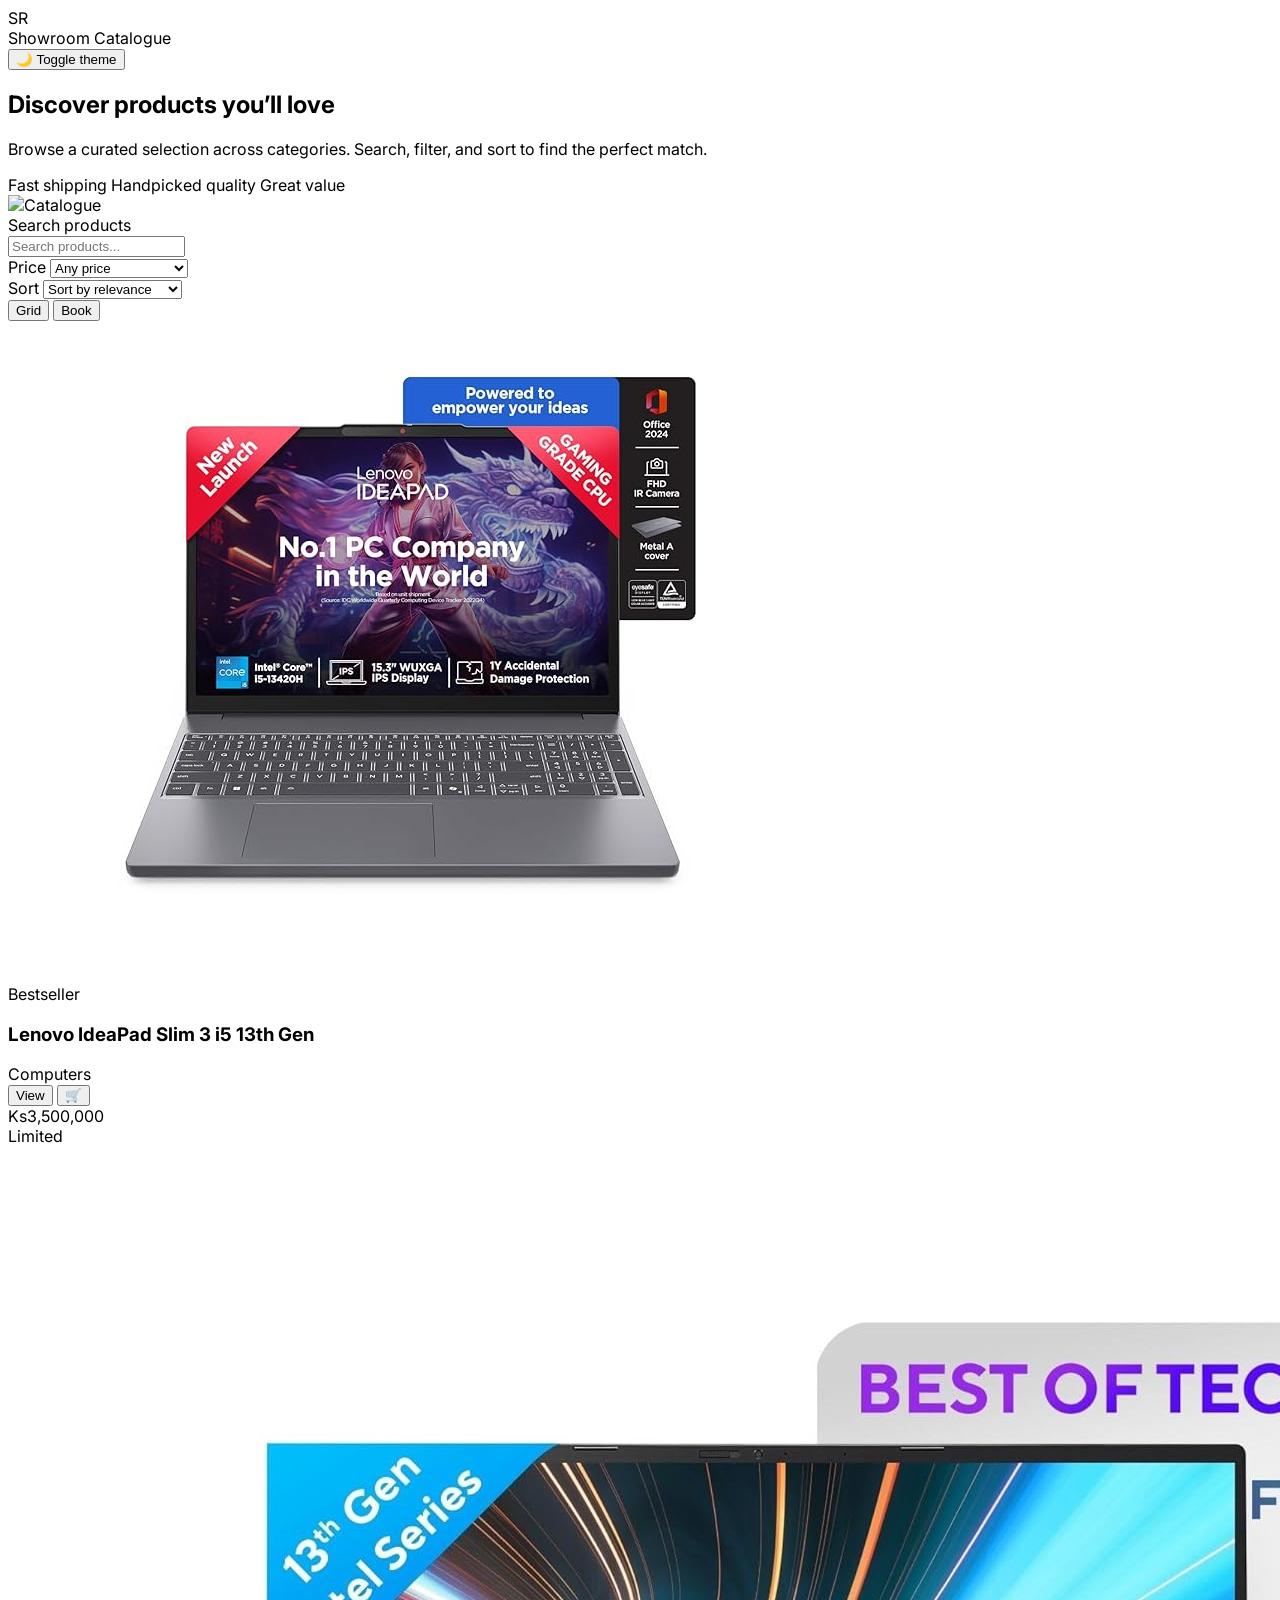
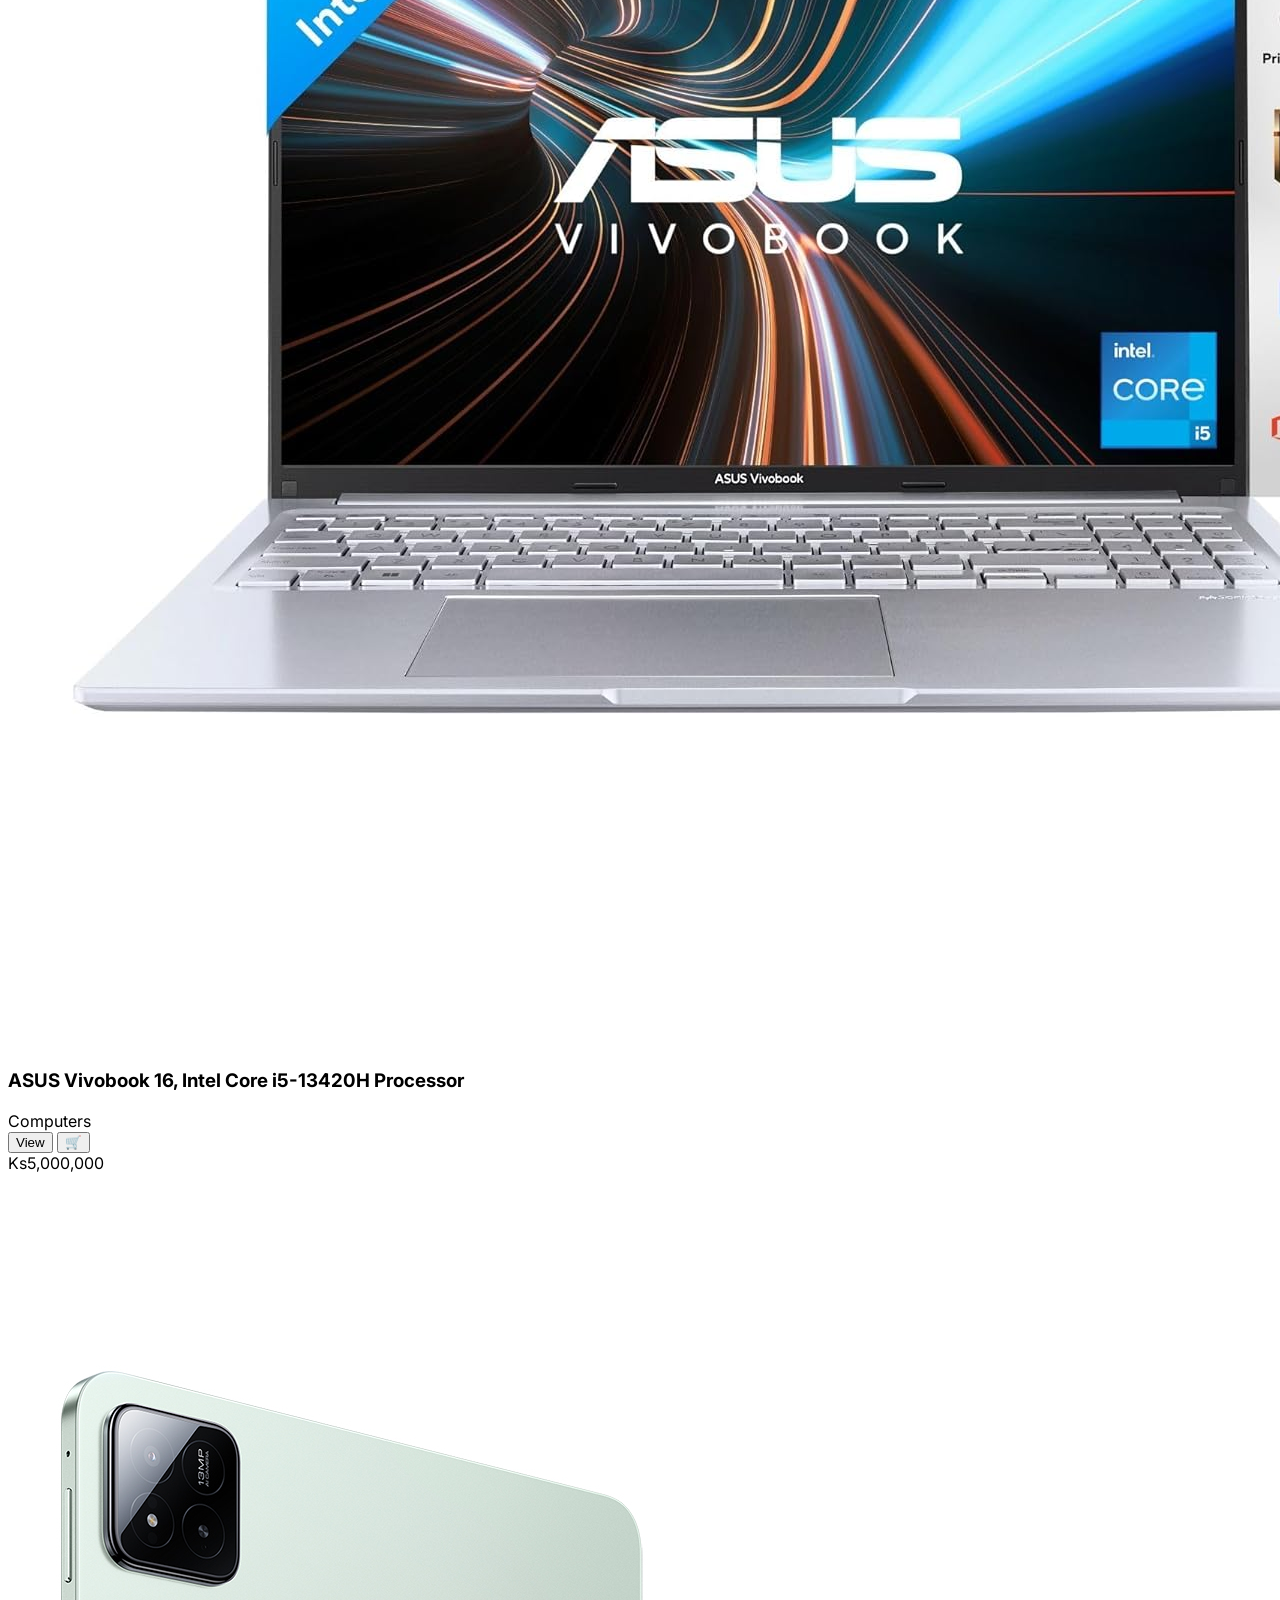
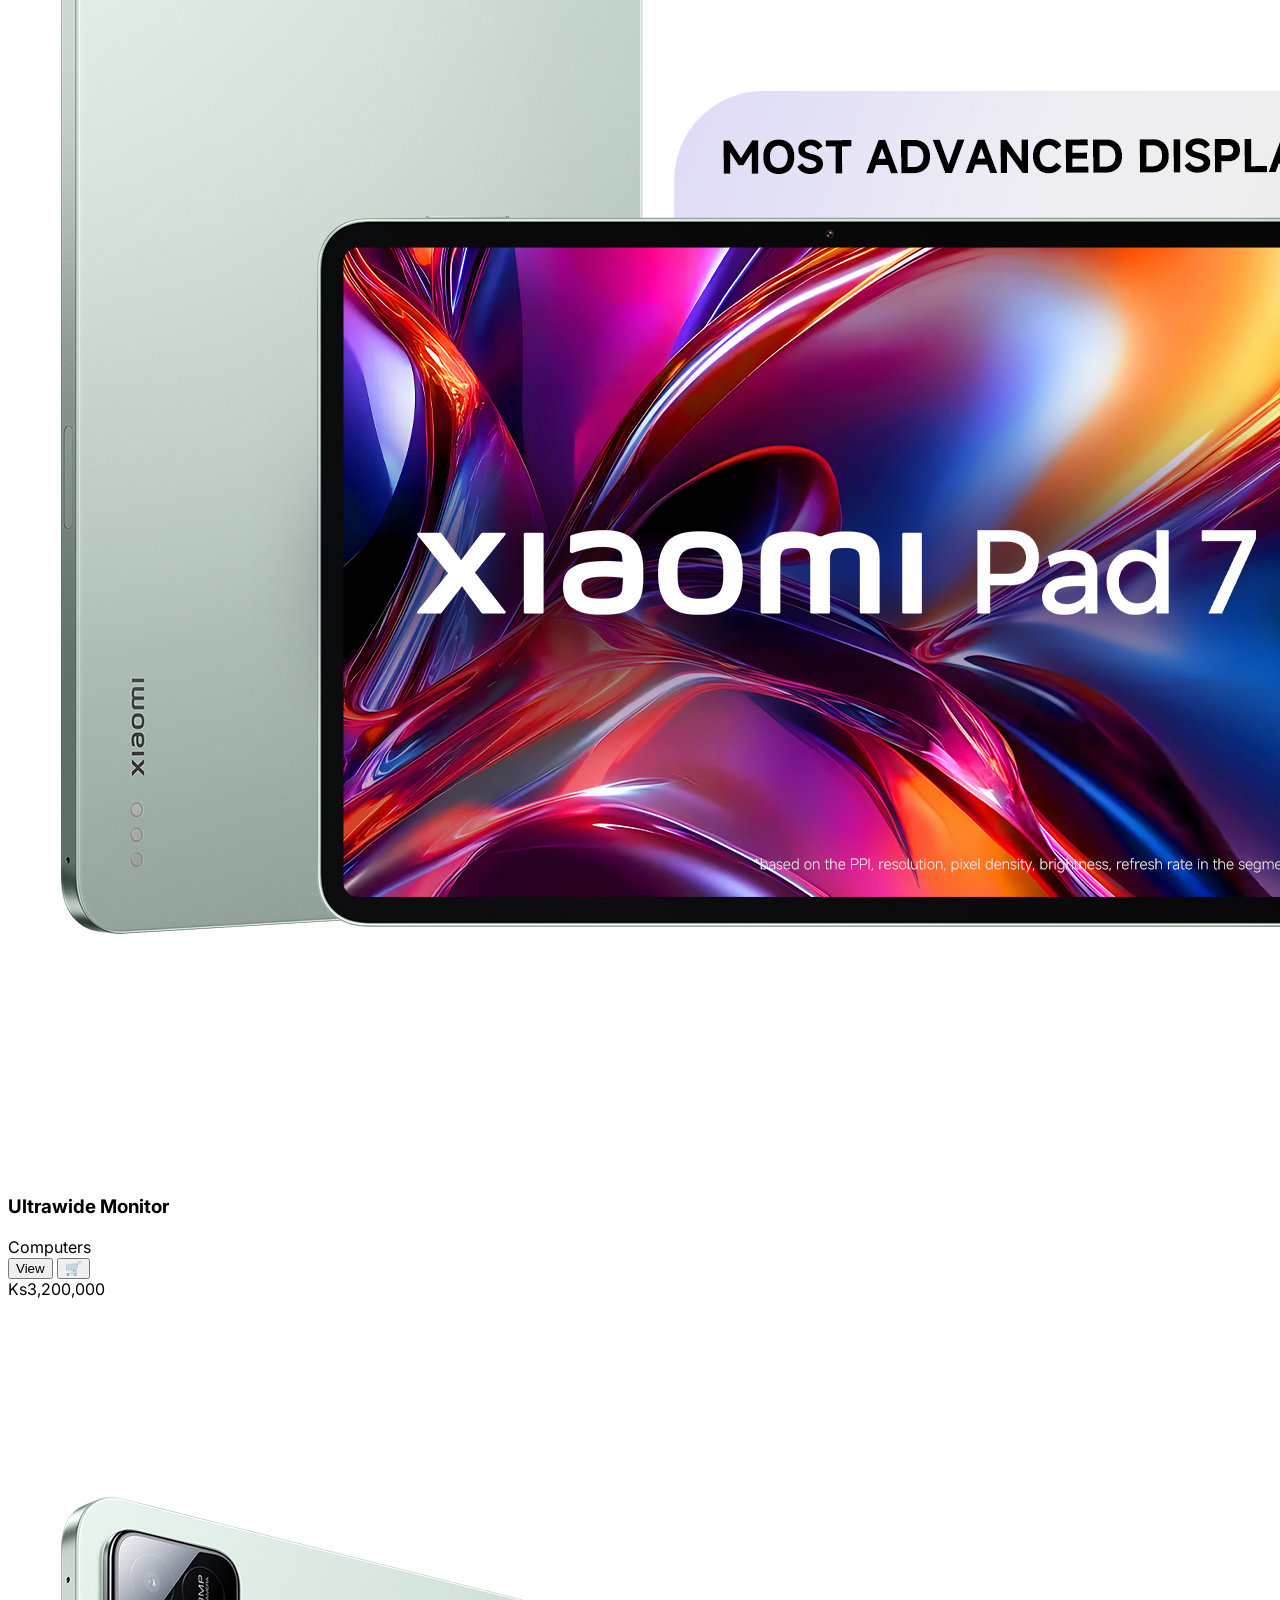
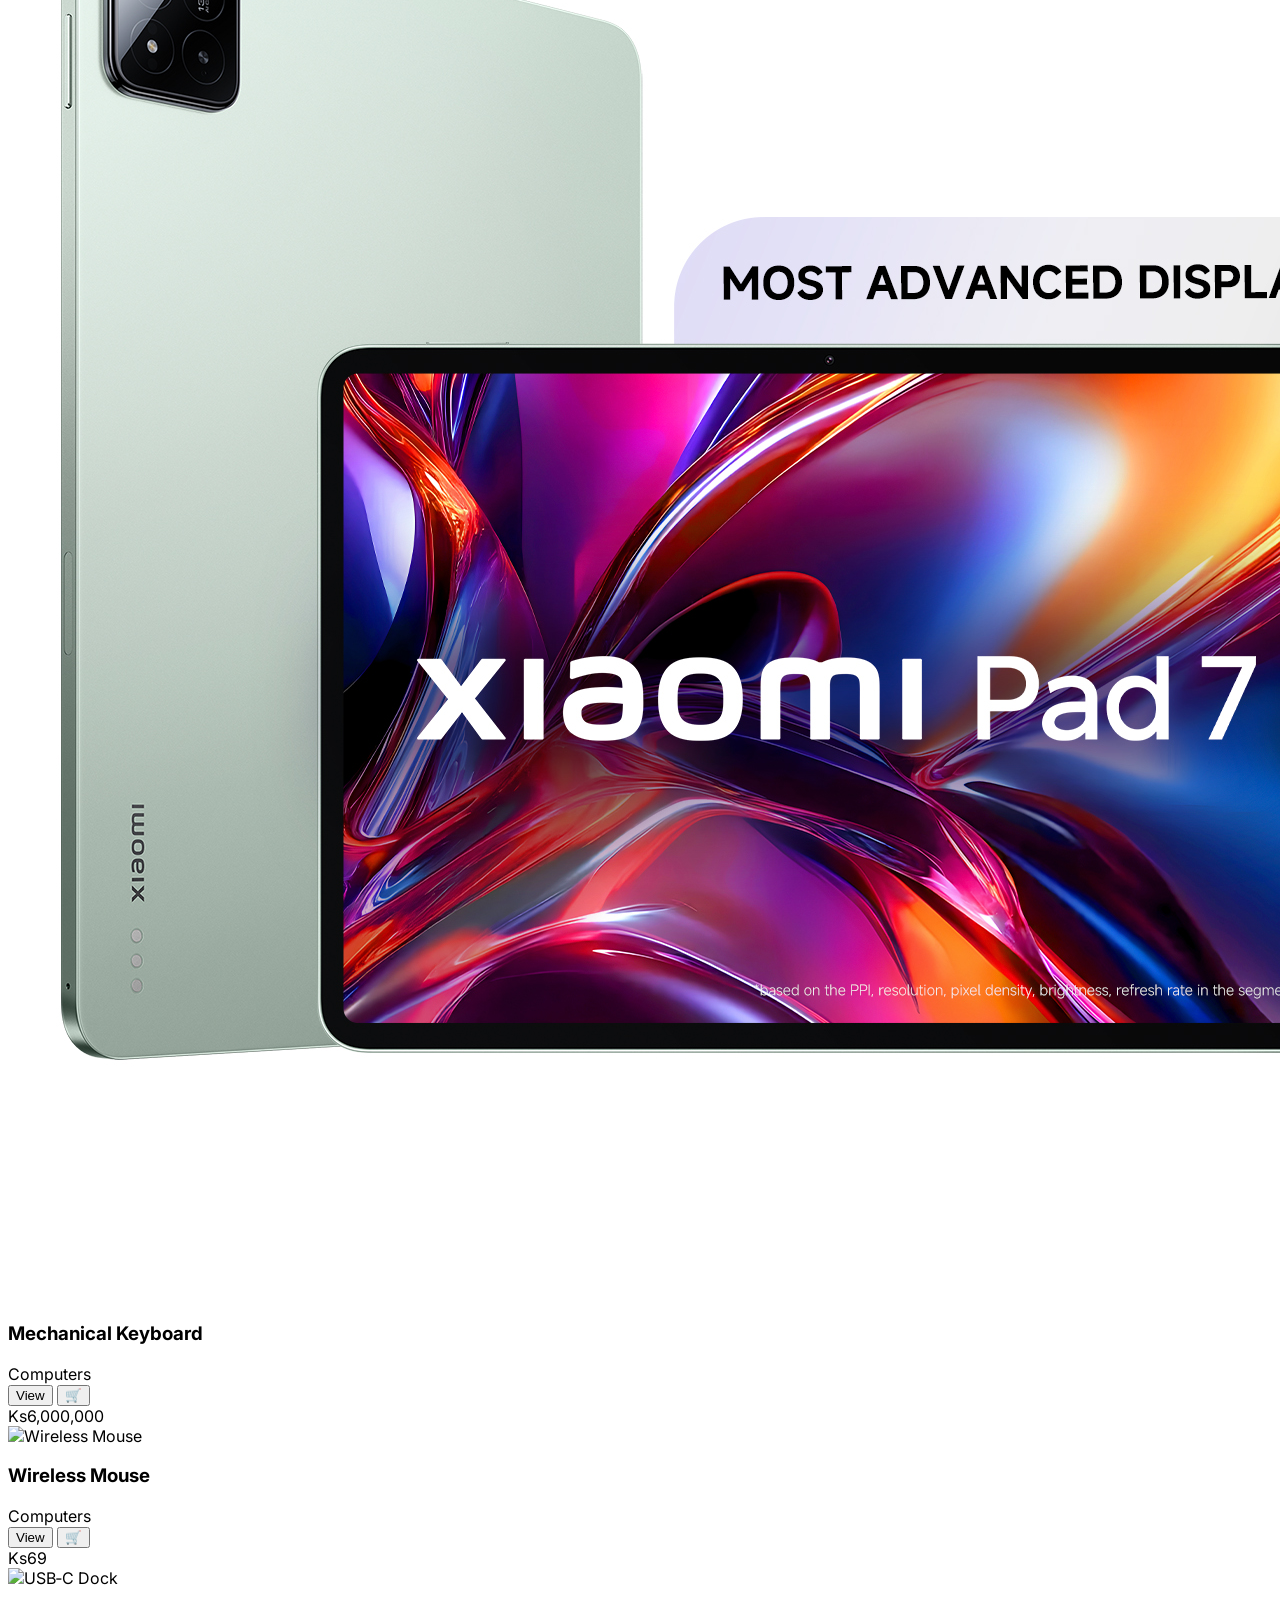
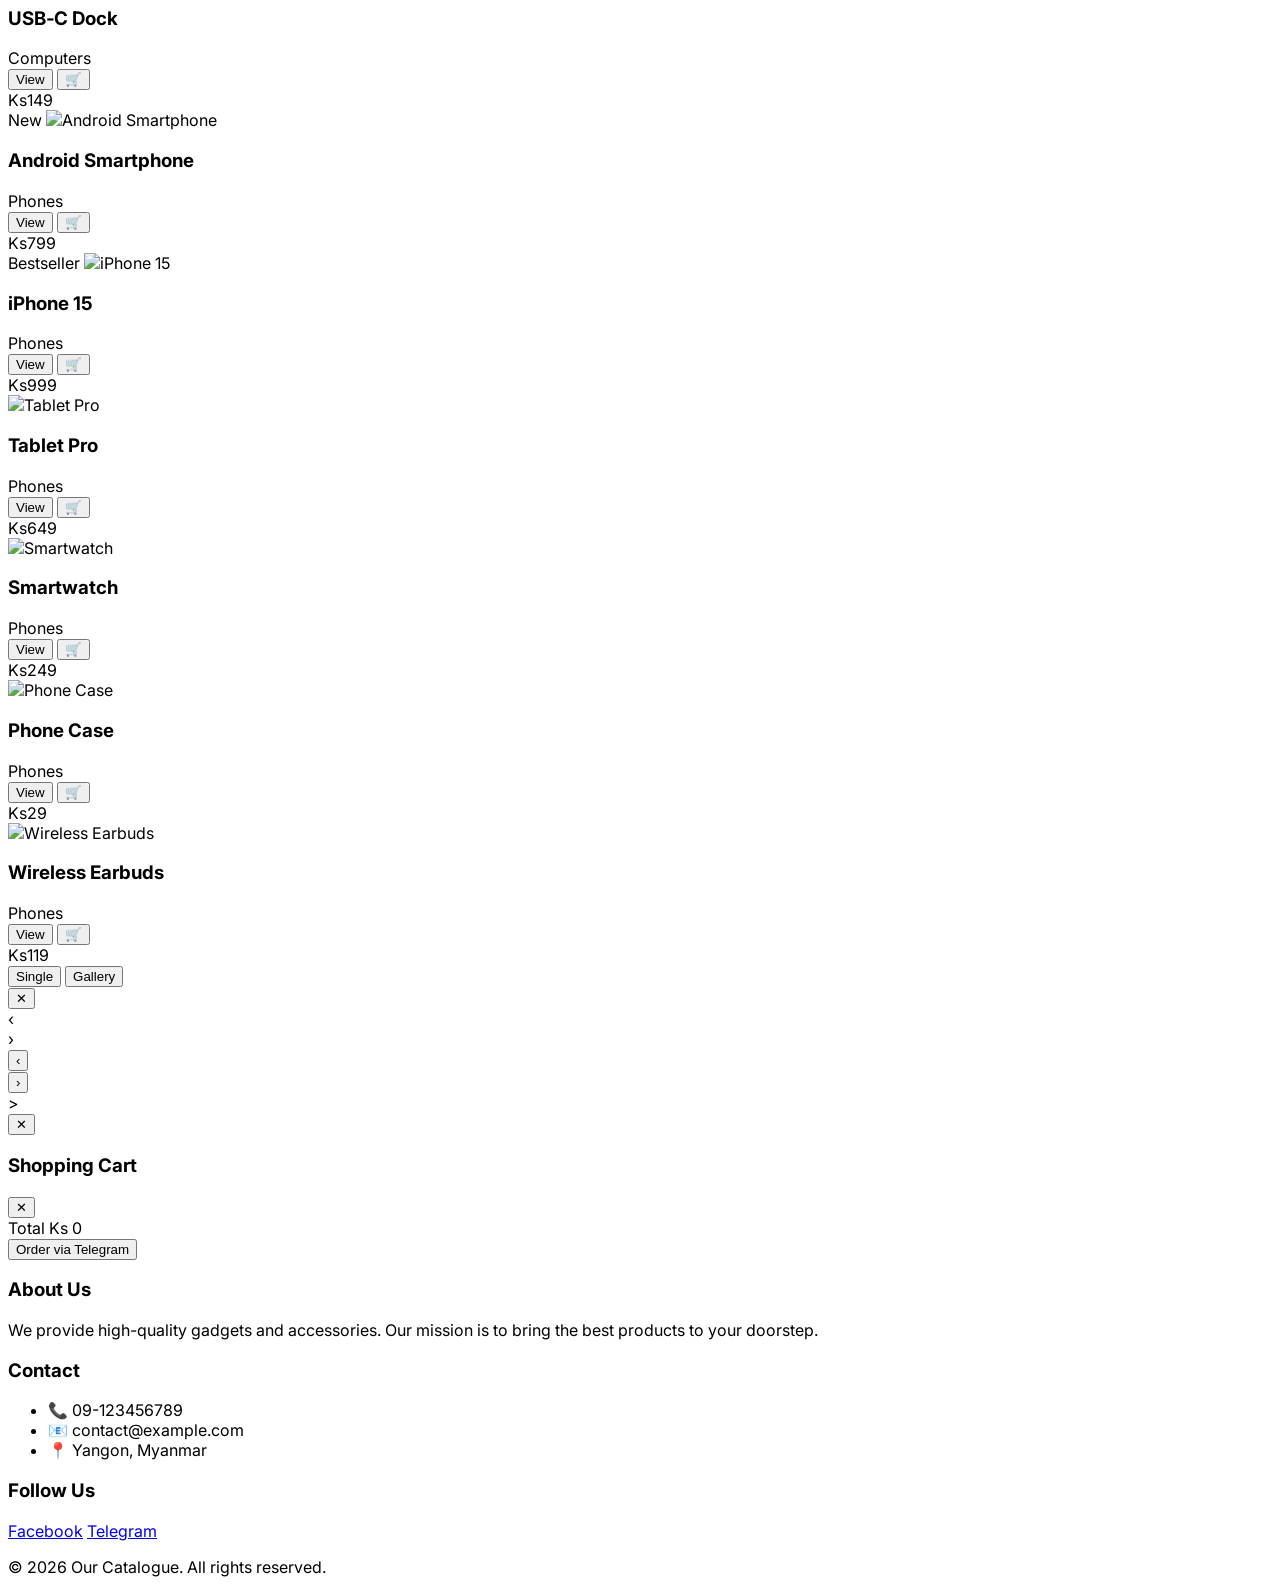
==== commit 1d5ece19: "afdf" ====
--- a/index.html
+++ b/index.html
@@ -270,36 +270,28 @@
       </section>
 
       <main class="max-w-7xl mx-auto px-4 sm:px-6 lg:px-8 pb-16">
-        <div class="mt-4 grid gap-4 sm:grid-cols-12">
-          <div class="sm:col-span-5">
-            <label for="search" class="sr-only">Search products</label>
-            <div class="relative">
-              <input
-                id="search"
-                type="text"
-                placeholder="Search products..."
-                class="w-full rounded-xl border border-neutral-200 dark:border-neutral-800 bg-white dark:bg-neutral-900 px-4 py-3 pl-10 focus:outline-none focus:ring-2 focus:ring-brand-500"
-              />
-              <span
-                class="absolute left-3 top-1/2 -translate-y-1/2 text-neutral-400"
-              ></span>
-            </div>
-          </div>
-          <div class="sm:col-span-3">
-            <label for="category" class="sr-only">Category</label>
-            <select
-              id="category"
-              class="w-full rounded-xl border border-neutral-200 dark:border-neutral-800 bg-white dark:bg-neutral-900 px-4 py-3 focus:outline-none focus:ring-2 focus:ring-brand-500"
-            >
-              <option value="">All categories</option>
-            </select>
-          </div>
-          <div class="sm:col-span-2">
-            <label for="price" class="sr-only">Price</label>
-            <select
-              id="price"
-              class="w-full rounded-xl border border-neutral-200 dark:border-neutral-800 bg-white dark:bg-neutral-900 px-4 py-3 focus:outline-none focus:ring-2 focus:ring-brand-500"
-            >
+        <div class="mt-4 flex flex-col gap-4">
+          <div class="grid gap-4 sm:grid-cols-12">
+            <div class="sm:col-span-6">
+              <label for="search" class="sr-only">Search products</label>
+              <div class="relative">
+                <input
+                  id="search"
+                  type="text"
+                  placeholder="Search products..."
+                  class="w-full rounded-xl border border-neutral-200 dark:border-neutral-800 bg-white dark:bg-neutral-900 px-4 py-3 pl-10 focus:outline-none focus:ring-2 focus:ring-brand-500"
+                />
+                <span
+                  class="absolute left-3 top-1/2 -translate-y-1/2 text-neutral-400"
+                ></span>
+              </div>
+            </div>
+            <div class="sm:col-span-3">
+              <label for="price" class="sr-only">Price</label>
+              <select
+                id="price"
+                class="w-full rounded-xl border border-neutral-200 dark:border-neutral-800 bg-white dark:bg-neutral-900 px-4 py-3 focus:outline-none focus:ring-2 focus:ring-brand-500"
+              >
               <option value="">Any price</option>
               <option value="0-50000">Ks 0–50000</option>
               <option value="50000-100000">Ks 50000–100000</option>
@@ -463,21 +455,104 @@
         </div>
       </div>
 
-      <footer class="border-t border-neutral-200/70 dark:border-neutral-800">
+      <div
+        id="cartModal"
+        class="relative z-[1001] hidden"
+        aria-labelledby="modal-title"
+        role="dialog"
+        aria-modal="true"
+      >
         <div
-          class="max-w-7xl mx-auto px-4 sm:px-6 lg:px-8 py-8 text-sm text-neutral-600 dark:text-neutral-300"
-        >
-          <div class="flex items-center justify-between">
-            <p>© <span id="year"></span> Our Catalogue</p>
-            <p>All rights reserved.</p>
+          id="cartOverlay"
+          class="fixed inset-0 bg-neutral-900/30 backdrop-blur-sm transition-opacity"
+        ></div>
+        <div class="fixed inset-0 z-10 overflow-y-auto">
+          <div
+            class="flex min-h-full items-center justify-center p-4 text-center sm:p-0"
+          >
+            <div
+              class="relative transform overflow-hidden rounded-2xl bg-white dark:bg-neutral-900 text-left shadow-soft transition-all sm:my-8 sm:w-full sm:max-w-lg border border-neutral-200 dark:border-neutral-800"
+            >
+              <div class="p-6">
+                <div class="flex items-center justify-between mb-4">
+                  <h3 class="text-xl font-bold">Shopping Cart</h3>
+                  <button
+                    id="cartClose"
+                    class="text-neutral-500 hover:text-neutral-700 dark:hover:text-neutral-300"
+                  >
+                    ✕
+                  </button>
+                </div>
+                <div id="cartItems" class="space-y-4 max-h-[60vh] overflow-y-auto">
+                   <!-- Items go here -->
+                </div>
+                <div class="mt-6 border-t border-neutral-200 dark:border-neutral-800 pt-4">
+                   <div class="flex justify-between font-bold text-lg mb-4">
+                      <span>Total</span>
+                      <span id="cartTotal">Ks 0</span>
+                   </div>
+                   <button id="cartCheckout" class="w-full rounded-xl bg-brand-600 py-3 text-white font-bold hover:bg-brand-700 transition-colors">
+                      Order via Telegram
+                   </button>
+                </div>
+              </div>
+            </div>
+          </div>
+        </div>
+      </div>
+
+      <footer class="border-t border-neutral-200/70 dark:border-neutral-800 bg-neutral-50 dark:bg-neutral-900/50">
+        <div class="max-w-7xl mx-auto px-4 sm:px-6 lg:px-8 py-12">
+          <div class="grid grid-cols-1 md:grid-cols-3 gap-8">
+            <div>
+              <h3 class="font-bold text-lg mb-4">About Us</h3>
+              <p class="text-neutral-600 dark:text-neutral-400 text-sm leading-relaxed">
+                We provide high-quality gadgets and accessories. 
+                Our mission is to bring the best products to your doorstep.
+              </p>
+            </div>
+            <div>
+              <h3 class="font-bold text-lg mb-4">Contact</h3>
+              <ul class="space-y-2 text-sm text-neutral-600 dark:text-neutral-400">
+                <li>📞 09-123456789</li>
+                <li>📧 contact@example.com</li>
+                <li>📍 Yangon, Myanmar</li>
+              </ul>
+            </div>
+            <div>
+              <h3 class="font-bold text-lg mb-4">Follow Us</h3>
+              <div class="flex gap-4">
+                <a href="#" class="text-neutral-600 dark:text-neutral-400 hover:text-brand-600 transition-colors">Facebook</a>
+                <a href="#" class="text-neutral-600 dark:text-neutral-400 hover:text-brand-600 transition-colors">Telegram</a>
+              </div>
+            </div>
+          </div>
+          <div class="mt-12 pt-8 border-t border-neutral-200 dark:border-neutral-800 flex flex-col sm:flex-row justify-between items-center text-sm text-neutral-500">
+            <p>© <span id="year"></span> Our Catalogue. All rights reserved.</p>
           </div>
         </div>
       </footer>
     </div>
 
+    <div id="toast" class="fixed bottom-6 left-1/2 -translate-x-1/2 z-[2000] translate-y-20 opacity-0 transition-all duration-300 pointer-events-none">
+      <div class="bg-neutral-900/90 dark:bg-white/90 text-white dark:text-neutral-900 px-4 py-2 rounded-full shadow-lg backdrop-blur text-sm font-medium">
+        <span id="toastMsg"></span>
+      </div>
+    </div>
     <script src="assets/data/products.js"></script>
     <script>
       const TELEGRAM_SELLER = "kyawsoehla0101";
+
+      function showToast(msg) {
+        const t = document.getElementById("toast");
+        const m = document.getElementById("toastMsg");
+        if (!t || !m) return;
+        m.textContent = msg;
+        t.classList.remove("translate-y-20", "opacity-0");
+        setTimeout(() => {
+          t.classList.add("translate-y-20", "opacity-0");
+        }, 2000);
+      }
     
 
       const categories = [...new Set(products.map((p) => p.category))];
@@ -488,12 +563,131 @@
         sort: "relevance",
         view: "grid",
         gallery: "single",
+        wishlist: new Set(JSON.parse(localStorage.getItem("wishlist") || "[]")),
+        cart: new Map(JSON.parse(localStorage.getItem("cart") || "[]")),
       };
+
+      function updateCartBadge() {
+        const badge = document.getElementById("cartBadge");
+        if (!badge) return;
+        let count = 0;
+        for (const qty of state.cart.values()) count += qty;
+        
+        if (count > 0) {
+            badge.textContent = count;
+            badge.classList.remove("opacity-0");
+        } else {
+            badge.classList.add("opacity-0");
+        }
+      }
+
+      function addToCart(id, qty = 1) {
+        const current = state.cart.get(id) || 0;
+        state.cart.set(id, current + qty);
+        saveCart();
+        showToast("Added to cart");
+        updateCartBadge();
+      }
+      
+      function removeFromCart(id) {
+        state.cart.delete(id);
+        saveCart();
+        renderCartItems();
+        updateCartBadge();
+      }
+
+      function updateCartQty(id, delta) {
+        const current = state.cart.get(id) || 0;
+        const newQty = current + delta;
+        if (newQty <= 0) {
+            removeFromCart(id);
+        } else {
+            state.cart.set(id, newQty);
+            saveCart();
+            renderCartItems();
+            updateCartBadge();
+        }
+      }
+
+      function saveCart() {
+        localStorage.setItem("cart", JSON.stringify([...state.cart]));
+      }
+
+      function renderCartItems() {
+        const container = document.getElementById("cartItems");
+        const totalEl = document.getElementById("cartTotal");
+        if (!container) return;
+        
+        container.innerHTML = "";
+        let total = 0;
+        
+        if (state.cart.size === 0) {
+            container.innerHTML = `<div class="text-center text-neutral-500 py-8">Your cart is empty</div>`;
+            totalEl.textContent = formatPrice(0);
+            return;
+        }
+
+        for (const [id, qty] of state.cart) {
+            const p = products.find(x => x.id === id);
+            if (!p) continue;
+            
+            total += p.price * qty;
+            
+            const div = document.createElement("div");
+            div.className = "flex gap-4 items-center";
+            div.innerHTML = `
+                <img src="${p.image}" class="w-16 h-16 rounded-lg object-cover bg-neutral-100 dark:bg-neutral-800">
+                <div class="flex-1 min-w-0">
+                    <div class="font-medium truncate">${p.name}</div>
+                    <div class="text-sm text-neutral-500">${formatPrice(p.price)}</div>
+                </div>
+                <div class="flex items-center gap-2">
+                    <button class="cart-dec w-8 h-8 rounded-full bg-neutral-100 dark:bg-neutral-800 flex items-center justify-center hover:bg-neutral-200 dark:hover:bg-neutral-700">-</button>
+                    <span class="w-4 text-center text-sm">${qty}</span>
+                    <button class="cart-inc w-8 h-8 rounded-full bg-neutral-100 dark:bg-neutral-800 flex items-center justify-center hover:bg-neutral-200 dark:hover:bg-neutral-700">+</button>
+                </div>
+            `;
+            
+            div.querySelector(".cart-dec").addEventListener("click", () => updateCartQty(id, -1));
+            div.querySelector(".cart-inc").addEventListener("click", () => updateCartQty(id, 1));
+            
+            container.appendChild(div);
+        }
+        
+        totalEl.textContent = formatPrice(total);
+      }
+
+      function toggleWishlist(id) {
+        if (state.wishlist.has(id)) {
+          state.wishlist.delete(id);
+          showToast("Removed from wishlist");
+        } else {
+          state.wishlist.add(id);
+          showToast("Added to wishlist");
+        }
+        localStorage.setItem("wishlist", JSON.stringify([...state.wishlist]));
+
+        if (state.category === 'wishlist') {
+            render();
+        }
+      }
+
+      function updateWishlistBtn(btn, id) {
+        const isSaved = state.wishlist.has(id);
+        if (isSaved) {
+            btn.textContent = "♥ Saved";
+            btn.classList.add("text-brand-600", "dark:text-brand-400");
+        } else {
+            btn.textContent = "Wishlist";
+            btn.classList.remove("text-brand-600", "dark:text-brand-400");
+        }
+      }
+
 
       const grid = document.getElementById("grid");
       const empty = document.getElementById("empty");
       const search = document.getElementById("search");
-      const category = document.getElementById("category");
+      const categoryChips = document.getElementById("categoryChips");
       const price = document.getElementById("price");
       const sort = document.getElementById("sort");
       const activeFilters = document.getElementById("activeFilters");
@@ -540,23 +734,53 @@
       let dragging = false;
       let dragW = 0;
 
-      categories.forEach((c) => {
-        const opt = document.createElement("option");
-        opt.value = c;
-        opt.textContent = c;
-        category.appendChild(opt);
-      });
+      function renderCategoryChips() {
+        if (!categoryChips) return;
+        categoryChips.innerHTML = "";
+        
+        const allCats = ["All", ...categories, "Wishlist"];
+        
+        allCats.forEach(cat => {
+          const isWishlist = cat === "Wishlist";
+          const isActive = isWishlist ? state.category === "wishlist" : (cat === "All" ? state.category === "" : state.category === cat);
+          
+          const btn = document.createElement("button");
+          btn.className = `whitespace-nowrap rounded-full px-4 py-1.5 text-sm font-medium transition-colors ${
+            isActive 
+              ? "bg-brand-600 text-white" 
+              : "bg-neutral-100 text-neutral-600 hover:bg-neutral-200 dark:bg-neutral-800 dark:text-neutral-300 dark:hover:bg-neutral-700"
+          }`;
+          
+          if (isWishlist) {
+              btn.innerHTML = "♥ Wishlist";
+          } else {
+              btn.textContent = cat;
+          }
+          
+          btn.addEventListener("click", () => {
+            if (isWishlist) {
+              state.category = "wishlist";
+            } else if (cat === "All") {
+              state.category = "";
+            } else {
+              state.category = cat;
+            }
+            renderCategoryChips();
+            render();
+          });
+          
+          categoryChips.appendChild(btn);
+        });
+      }
+
+      renderCategoryChips();
 
       year.textContent = new Date().getFullYear();
 
       search.addEventListener("input", (e) => {
-        state.search = e.target.value.trim().toLowerCase();
-        render();
-      });
-      category.addEventListener("change", (e) => {
-        state.category = e.target.value;
-        render();
-      });
+          state.search = e.target.value.trim().toLowerCase();
+          render();
+        });
       price.addEventListener("change", (e) => {
         state.price = e.target.value;
         render();
@@ -599,8 +823,11 @@
         let result = list.filter((p) =>
           p.name.toLowerCase().includes(state.search)
         );
-        if (state.category)
+        if (state.category === "wishlist") {
+          result = result.filter((p) => state.wishlist.has(p.id));
+        } else if (state.category) {
           result = result.filter((p) => p.category === state.category);
+        }
         if (state.price) {
           const m = state.price.match(/^(\d+)-(\d+)$/);
           if (m) {
@@ -771,7 +998,10 @@
               </div>
               <div class="mt-6 flex items-center gap-3">
                 <button class="book-buy rounded-lg px-5 py-2.5 text-sm font-medium bg-gradient-to-r from-brand-600 to-cyan-600 text-white hover:from-brand-700 hover:to-cyan-700 transition-colors">Buy now</button>
-                <button class="hidden rounded-lg px-5 py-2.5 text-sm font-medium bg-neutral-100 dark:bg-neutral-800 hover:bg-neutral-200 dark:hover:bg-neutral-700 transition-colors">Wishlist</button>
+                <button class="book-wishlist rounded-lg px-5 py-2.5 text-sm font-medium bg-neutral-100 dark:bg-neutral-800 hover:bg-neutral-200 dark:hover:bg-neutral-700 transition-colors">Wishlist</button>
+                <button class="book-share rounded-lg px-3 py-2.5 text-sm font-medium bg-neutral-100 dark:bg-neutral-800 hover:bg-neutral-200 dark:hover:bg-neutral-700 transition-colors">
+                  <svg xmlns="http://www.w3.org/2000/svg" width="20" height="20" viewBox="0 0 24 24" fill="none" stroke="currentColor" stroke-width="2" stroke-linecap="round" stroke-linejoin="round"><circle cx="18" cy="5" r="3"></circle><circle cx="6" cy="12" r="3"></circle><circle cx="18" cy="19" r="3"></circle><line x1="8.59" y1="13.51" x2="15.42" y2="17.49"></line><line x1="15.41" y1="6.51" x2="8.59" y2="10.49"></line></svg>
+                </button>
               </div>
             </div>
           </div>
@@ -873,8 +1103,12 @@
           </div>
           <div class="fixed inset-x-0 bottom-0 z-[1000] pointer-events-auto">
             <div class="mx-3 mb-[calc(env(safe-area-inset-bottom)+12px)] rounded-full bg-white/90 dark:bg-neutral-900/90 ring-1 ring-neutral-200/70 dark:ring-neutral-800 shadow-soft backdrop-blur px-3 py-2 flex items-center justify-center gap-3">
-              <button class="rounded-full px-5 py-2 text-sm font-medium bg-brand-600 text-white">Buy</button>
-        <button class="hidden rounded-full px-5 py-2 text-sm font-medium bg-neutral-100 dark:bg-neutral-800">Wishlist</button>
+              <button class="book-buy rounded-full px-5 py-2 text-sm font-medium bg-brand-600 text-white">Buy</button>
+              <button class="book-cart rounded-full px-5 py-2 text-sm font-medium bg-neutral-100 dark:bg-neutral-800">Cart</button>
+              <button class="book-wishlist rounded-full px-5 py-2 text-sm font-medium bg-neutral-100 dark:bg-neutral-800">Wishlist</button>
+              <button class="book-share rounded-full px-3 py-2 text-sm font-medium bg-neutral-100 dark:bg-neutral-800">
+                <svg xmlns="http://www.w3.org/2000/svg" width="20" height="20" viewBox="0 0 24 24" fill="none" stroke="currentColor" stroke-width="2" stroke-linecap="round" stroke-linejoin="round"><circle cx="18" cy="5" r="3"></circle><circle cx="6" cy="12" r="3"></circle><circle cx="18" cy="19" r="3"></circle><line x1="8.59" y1="13.51" x2="15.42" y2="17.49"></line><line x1="15.41" y1="6.51" x2="8.59" y2="10.49"></line></svg>
+              </button>
             </div>
           </div>
         `;
@@ -1054,6 +1288,25 @@
               }
             });
           }
+
+          const wishlistBtn = spread.querySelector(".book-wishlist");
+          if (wishlistBtn) {
+            updateWishlistBtn(wishlistBtn, p.id);
+            wishlistBtn.addEventListener("click", () => toggleWishlist(p.id));
+          }
+
+          const cartBtn = spread.querySelector(".book-cart");
+          if (cartBtn) {
+            cartBtn.addEventListener("click", () => addToCart(p.id));
+          }
+
+          const shareBtn = spread.querySelector(".book-share");
+          if (shareBtn) {
+            shareBtn.addEventListener("click", () => {
+              const url = window.location.href.split('#')[0] + `#product=${p.id}`;
+              navigator.clipboard.writeText(url).then(() => showToast("Link copied!"));
+            });
+          }
         });
         bookIndex = 0;
         bookProgress.textContent = spreads.length
@@ -1280,9 +1533,14 @@
                 p.category
               }</div>
               <div class="mt-4 flex items-center justify-between">
-                <button class="view-btn rounded-lg px-3 py-2 text-sm font-medium bg-brand-600 text-white hover:bg-brand-700 transition-colors" data-id="${
-                  p.id
-                }">View</button>
+                <div class="flex gap-2">
+                  <button class="view-btn rounded-lg px-3 py-2 text-sm font-medium bg-brand-600 text-white hover:bg-brand-700 transition-colors" data-id="${
+                    p.id
+                  }">View</button>
+                  <button class="cart-add-btn rounded-lg px-3 py-2 text-sm font-medium bg-neutral-100 dark:bg-neutral-800 hover:bg-neutral-200 dark:hover:bg-neutral-700 transition-colors" data-id="${
+                    p.id
+                  }">🛒</button>
+                </div>
                 <div class="text-lg font-bold">${formatPrice(p.price)}</div>
               </div>
             </div>
@@ -1321,6 +1579,13 @@
               if (p) openDetail(p);
             });
           });
+          Array.from(grid.querySelectorAll(".cart-add-btn")).forEach((btn) => {
+            btn.addEventListener("click", (e) => {
+              e.stopPropagation();
+              const id = Number(btn.getAttribute("data-id"));
+              addToCart(id);
+            });
+          });
           empty.hidden = list.length !== 0;
         } else {
           document.body.style.overflow = "auto";
@@ -1353,6 +1618,7 @@
       const detailOverlay = document.getElementById("detailOverlay");
       let lastFocus = null;
       function openDetail(p) {
+        window.location.hash = `product=${p.id}`;
         const stars =
           "★".repeat(Math.round(p.rating)) +
           "☆".repeat(5 - Math.round(p.rating));
@@ -1417,6 +1683,30 @@
             : imageSeeds
             ? imageSeeds.map((s) => `assets/img/${s}.jpg`)
             : [p.image];
+
+        // Related Products Logic
+        const related = products
+          .filter((x) => x.category === p.category && x.id !== p.id)
+          .sort(() => 0.5 - Math.random())
+          .slice(0, 4);
+        
+        const relatedHTML = related.length ? `
+          <div class="mt-12 border-t border-neutral-200 dark:border-neutral-800 pt-8">
+            <h3 class="text-xl font-bold mb-4">You might also like</h3>
+            <div class="grid grid-cols-2 sm:grid-cols-4 gap-4">
+              ${related.map(r => `
+                <div class="group cursor-pointer related-item" data-id="${r.id}">
+                  <div class="aspect-[4/3] rounded-lg bg-neutral-100 dark:bg-neutral-800 overflow-hidden mb-2">
+                    <img src="${r.image}" class="w-full h-full object-cover group-hover:scale-105 transition-transform duration-300">
+                  </div>
+                  <div class="text-sm font-medium truncate">${r.name}</div>
+                  <div class="text-xs text-neutral-500">${formatPrice(r.price)}</div>
+                </div>
+              `).join('')}
+            </div>
+          </div>
+        ` : '';
+
         detailBody.innerHTML = `
           <div class="grid sm:grid-cols-5 gap-6">
             <div class="sm:col-span-3">
@@ -1449,12 +1739,46 @@
               </div>
               <div class="mt-6 flex items-center gap-3">
                 <button class="buy-now rounded-lg px-5 py-2.5 text-sm font-medium bg-gradient-to-r from-brand-600 to-cyan-600 text-white hover:from-brand-700 hover:to-cyan-700 transition-colors">Buy now</button>
-                <button class="hidden rounded-lg px-5 py-2.5 text-sm font-medium bg-neutral-100 dark:bg-neutral-800 hover:bg-neutral-200 dark:hover:bg-neutral-700 transition-colors">Wishlist</button>
+                <button id="detailWishlistBtn" class="rounded-lg px-5 py-2.5 text-sm font-medium bg-neutral-100 dark:bg-neutral-800 hover:bg-neutral-200 dark:hover:bg-neutral-700 transition-colors">Wishlist</button>
+                <button id="detailShareBtn" class="rounded-lg px-3 py-2.5 text-sm font-medium bg-neutral-100 dark:bg-neutral-800 hover:bg-neutral-200 dark:hover:bg-neutral-700 transition-colors" title="Share">
+                  <svg xmlns="http://www.w3.org/2000/svg" width="20" height="20" viewBox="0 0 24 24" fill="none" stroke="currentColor" stroke-width="2" stroke-linecap="round" stroke-linejoin="round"><circle cx="18" cy="5" r="3"></circle><circle cx="6" cy="12" r="3"></circle><circle cx="18" cy="19" r="3"></circle><line x1="8.59" y1="13.51" x2="15.42" y2="17.49"></line><line x1="15.41" y1="6.51" x2="8.59" y2="10.49"></line></svg>
+                </button>
               </div>
             </div>
             ${rightCol}
           </div>
+          ${relatedHTML}
         `;
+        
+        // Initialize Wishlist Button
+        const wishlistBtn = detailBody.querySelector("#detailWishlistBtn");
+        if (wishlistBtn) {
+            updateWishlistBtn(wishlistBtn, p.id);
+            wishlistBtn.addEventListener("click", () => toggleWishlist(p.id));
+        }
+
+        const detailCartBtn = detailBody.querySelector("#detailCartBtn");
+        if (detailCartBtn) {
+            detailCartBtn.addEventListener("click", () => addToCart(p.id));
+        }
+
+        const shareBtn = detailBody.querySelector("#detailShareBtn");
+        if (shareBtn) {
+            shareBtn.addEventListener("click", () => {
+                const url = window.location.href.split('#')[0] + `#product=${p.id}`;
+                navigator.clipboard.writeText(url).then(() => showToast("Link copied!"));
+            });
+        }
+
+        // Initialize Related Products Click
+        detailBody.querySelectorAll(".related-item").forEach(el => {
+            el.addEventListener("click", () => {
+                const id = Number(el.getAttribute("data-id"));
+                const prod = products.find(x => x.id === id);
+                if (prod) openDetail(prod);
+            });
+        });
+
         const main = detailBody.querySelector("#detailMain");
         const thumbsEls = detailBody.querySelectorAll(".detail-thumb");
         const specToggle = detailBody.querySelector("#detailSpecsToggle");
@@ -1605,6 +1929,7 @@
         if (detailClose) detailClose.focus();
       }
       function closeDetail() {
+        history.replaceState(null, null, ' ');
         detailModal.classList.add("hidden");
         document.body.style.overflow = "auto";
         if (lastFocus && typeof lastFocus.focus === "function")
@@ -1643,6 +1968,71 @@
         );
       });
 
+      const hash = window.location.hash;
+      if (hash.includes("product=")) {
+        const id = Number(hash.split("=")[1]);
+        const p = products.find(x => x.id === id);
+        if (p) openDetail(p);
+      }
+
+      const cartModal = document.getElementById("cartModal");
+      const cartBtn = document.getElementById("cartBtn");
+      const cartClose = document.getElementById("cartClose");
+      const cartOverlay = document.getElementById("cartOverlay");
+      const cartCheckout = document.getElementById("cartCheckout");
+
+      function openCart() {
+        renderCartItems();
+        cartModal.classList.remove("hidden");
+        document.body.style.overflow = "hidden";
+      }
+
+      function closeCart() {
+        cartModal.classList.add("hidden");
+        document.body.style.overflow = "auto";
+      }
+
+      if (cartBtn) cartBtn.addEventListener("click", openCart);
+      if (cartClose) cartClose.addEventListener("click", closeCart);
+      if (cartOverlay) cartOverlay.addEventListener("click", closeCart);
+      
+      if (cartCheckout) {
+        cartCheckout.addEventListener("click", () => {
+             if (state.cart.size === 0) return;
+             
+             let msg = "New Order:\n\n";
+             let total = 0;
+             
+             for (const [id, qty] of state.cart) {
+                 const p = products.find(x => x.id === id);
+                 if (p) {
+                     msg += `${qty}x ${p.name} - ${formatPrice(p.price * qty)}\n`;
+                     total += p.price * qty;
+                 }
+             }
+             
+             msg += `\nTotal: ${formatPrice(total)}`;
+             
+             const appLink = `tg://resolve?domain=${TELEGRAM_SELLER}&text=${encodeURIComponent(msg)}`;
+             const webLink = `https://t.me/${TELEGRAM_SELLER}`;
+             
+             try {
+                navigator.clipboard.writeText(msg);
+             } catch {}
+             
+             const a = document.createElement("a");
+             a.href = appLink;
+             document.body.appendChild(a);
+             a.click();
+             setTimeout(() => {
+                window.open(webLink, "_blank");
+                document.body.removeChild(a);
+             }, 150);
+        });
+      }
+      
+      updateCartBadge();
+
       render();
     </script>
   </body>
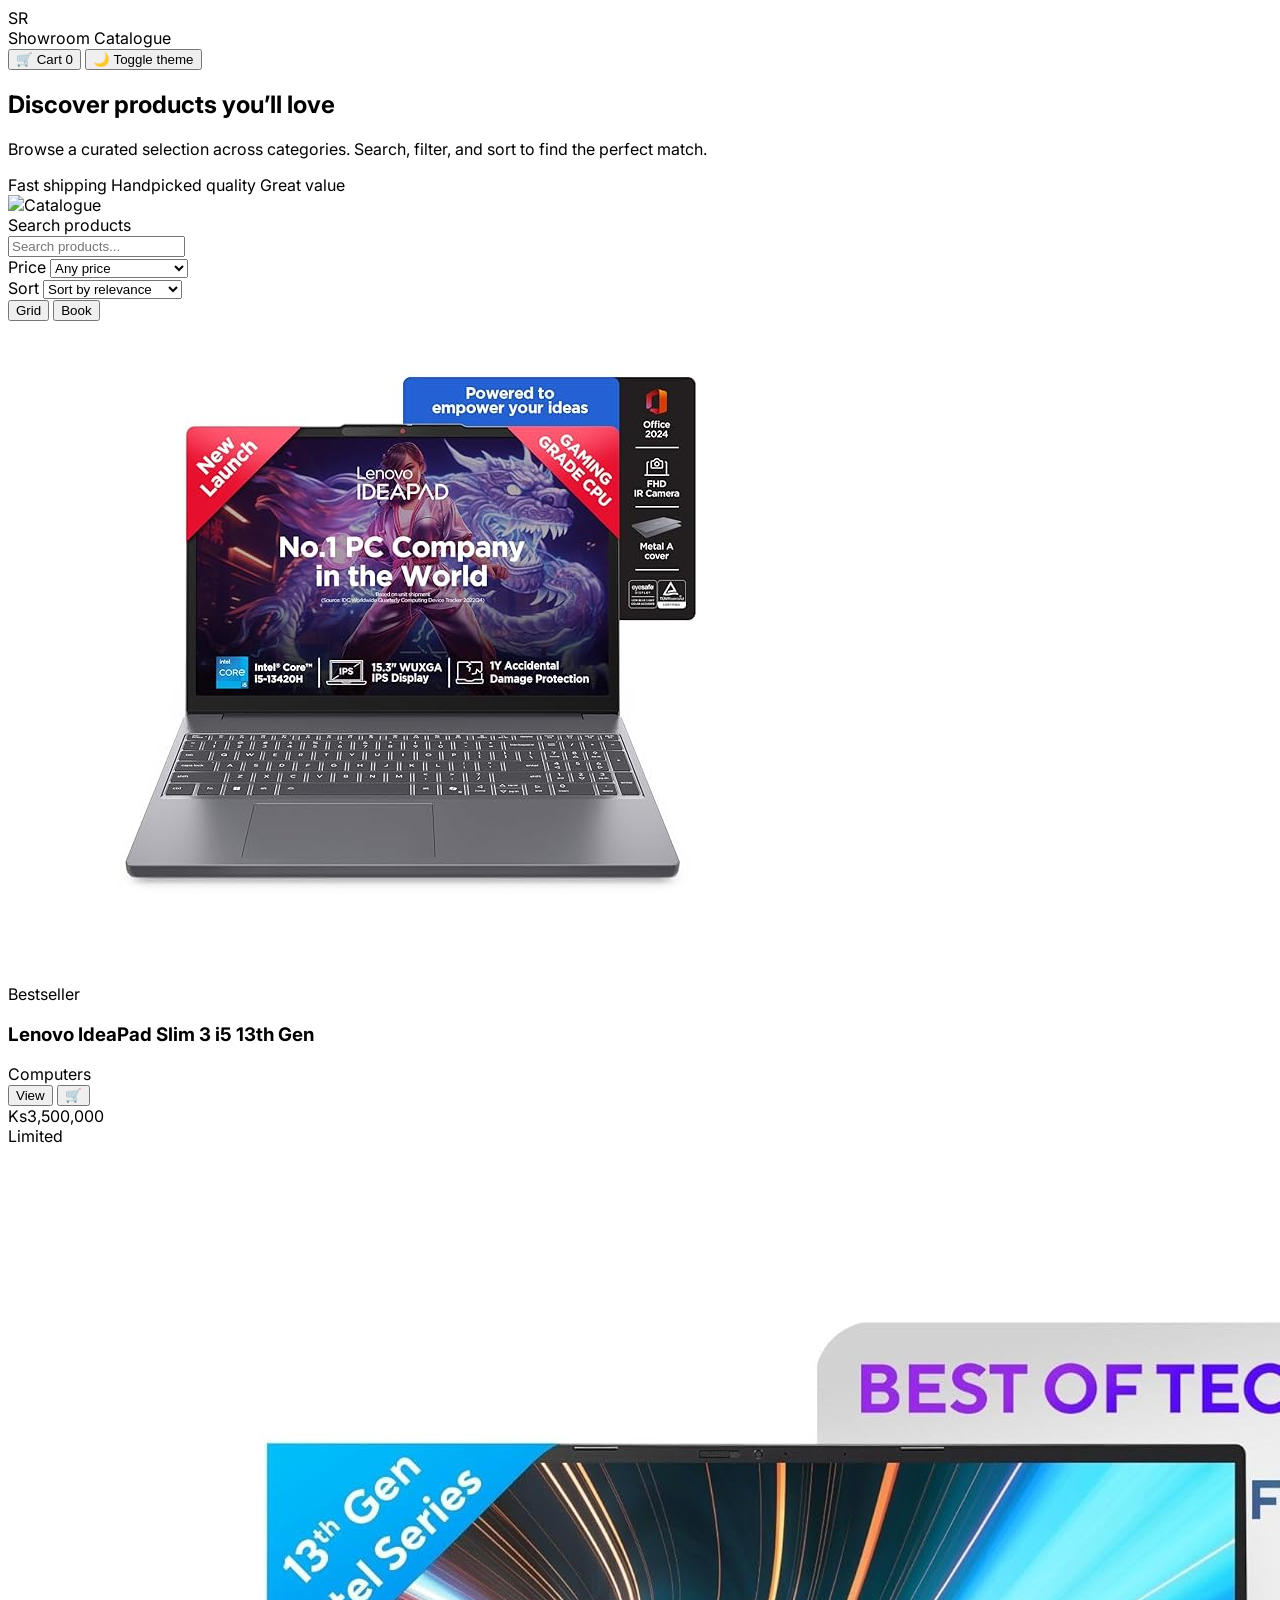
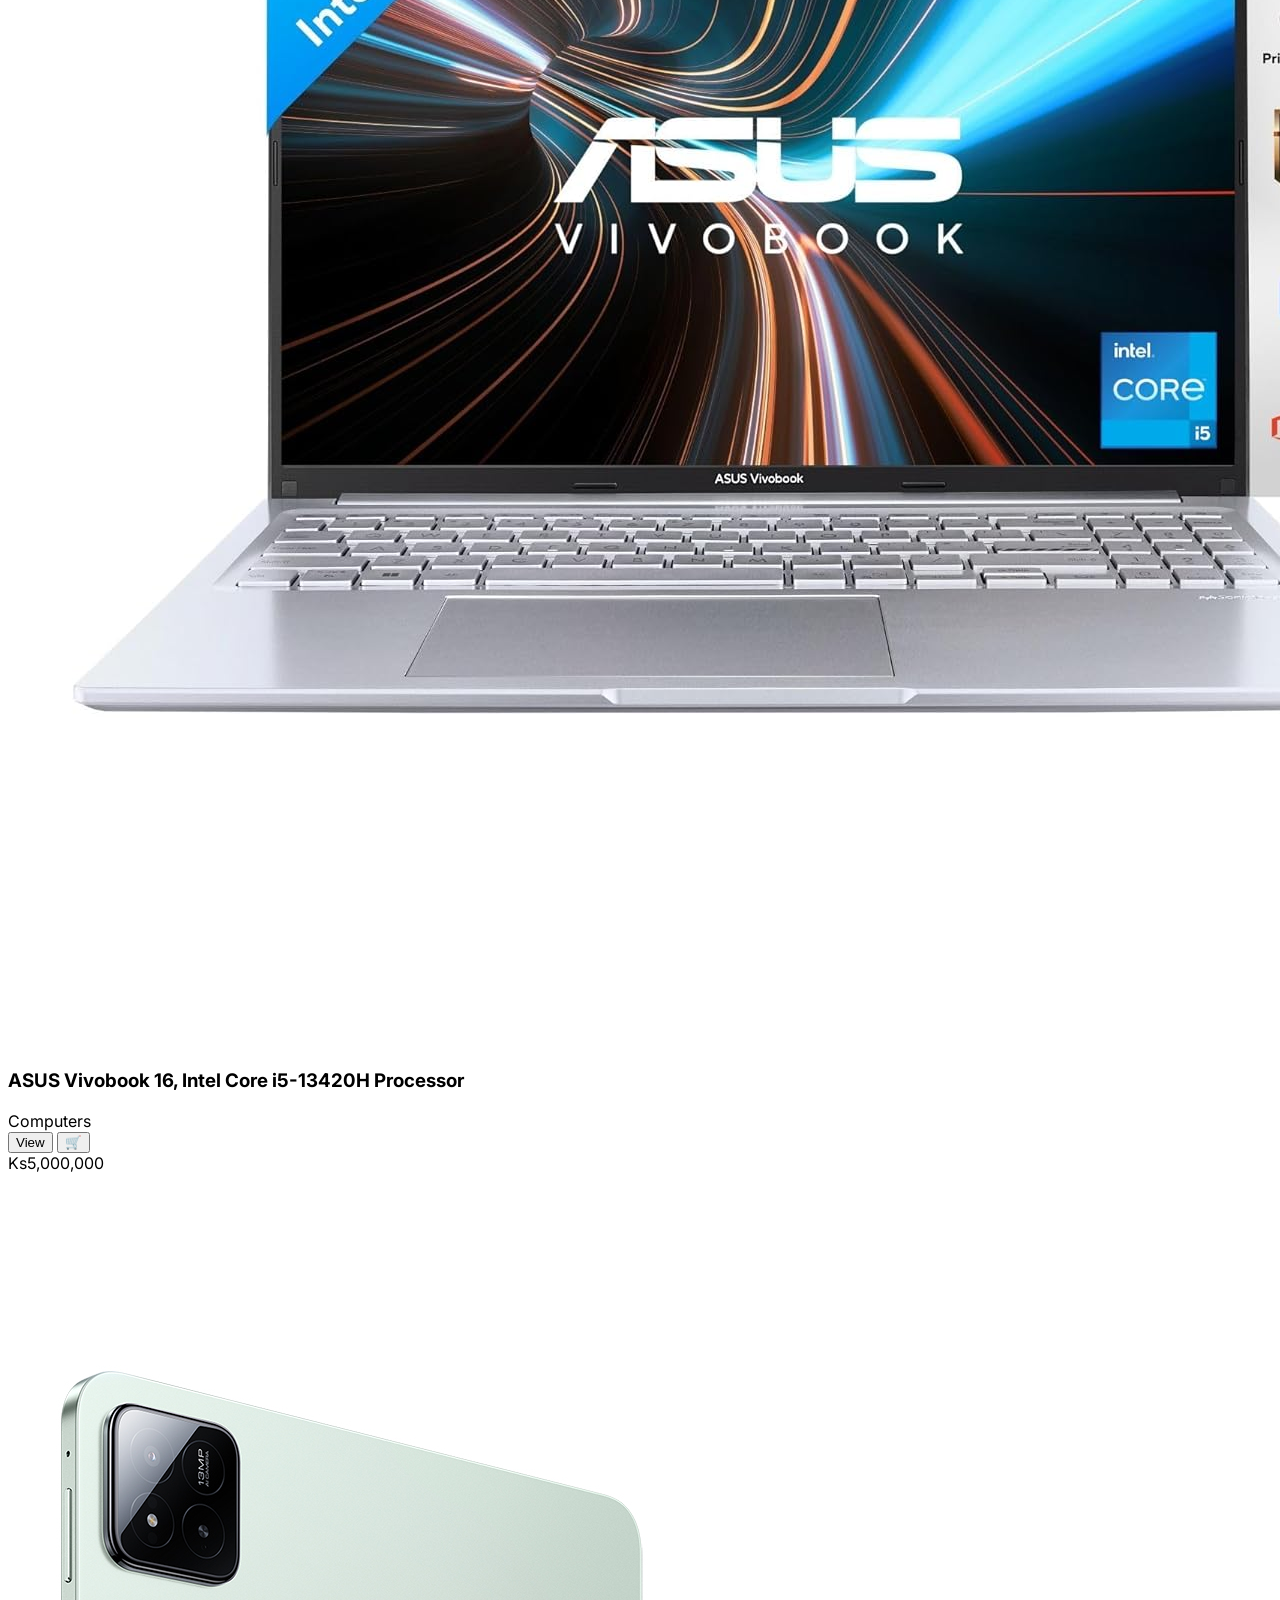
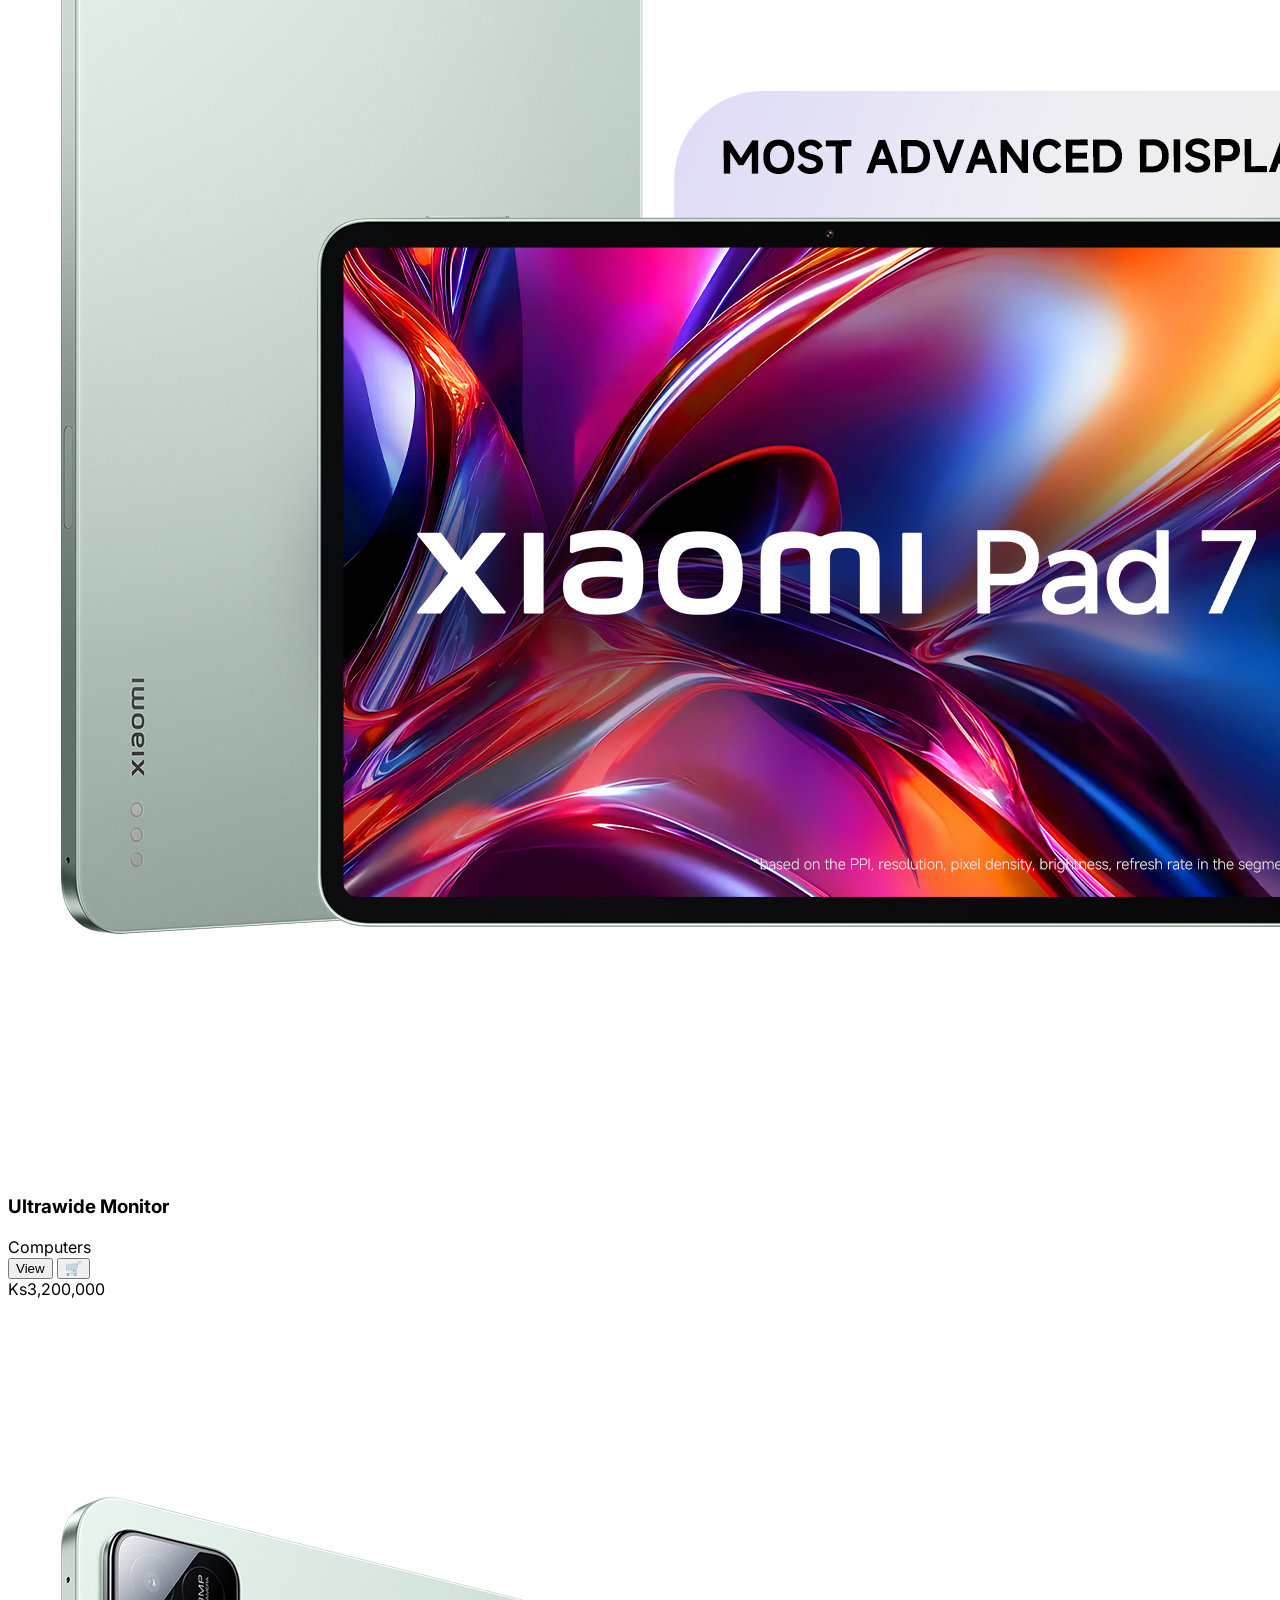
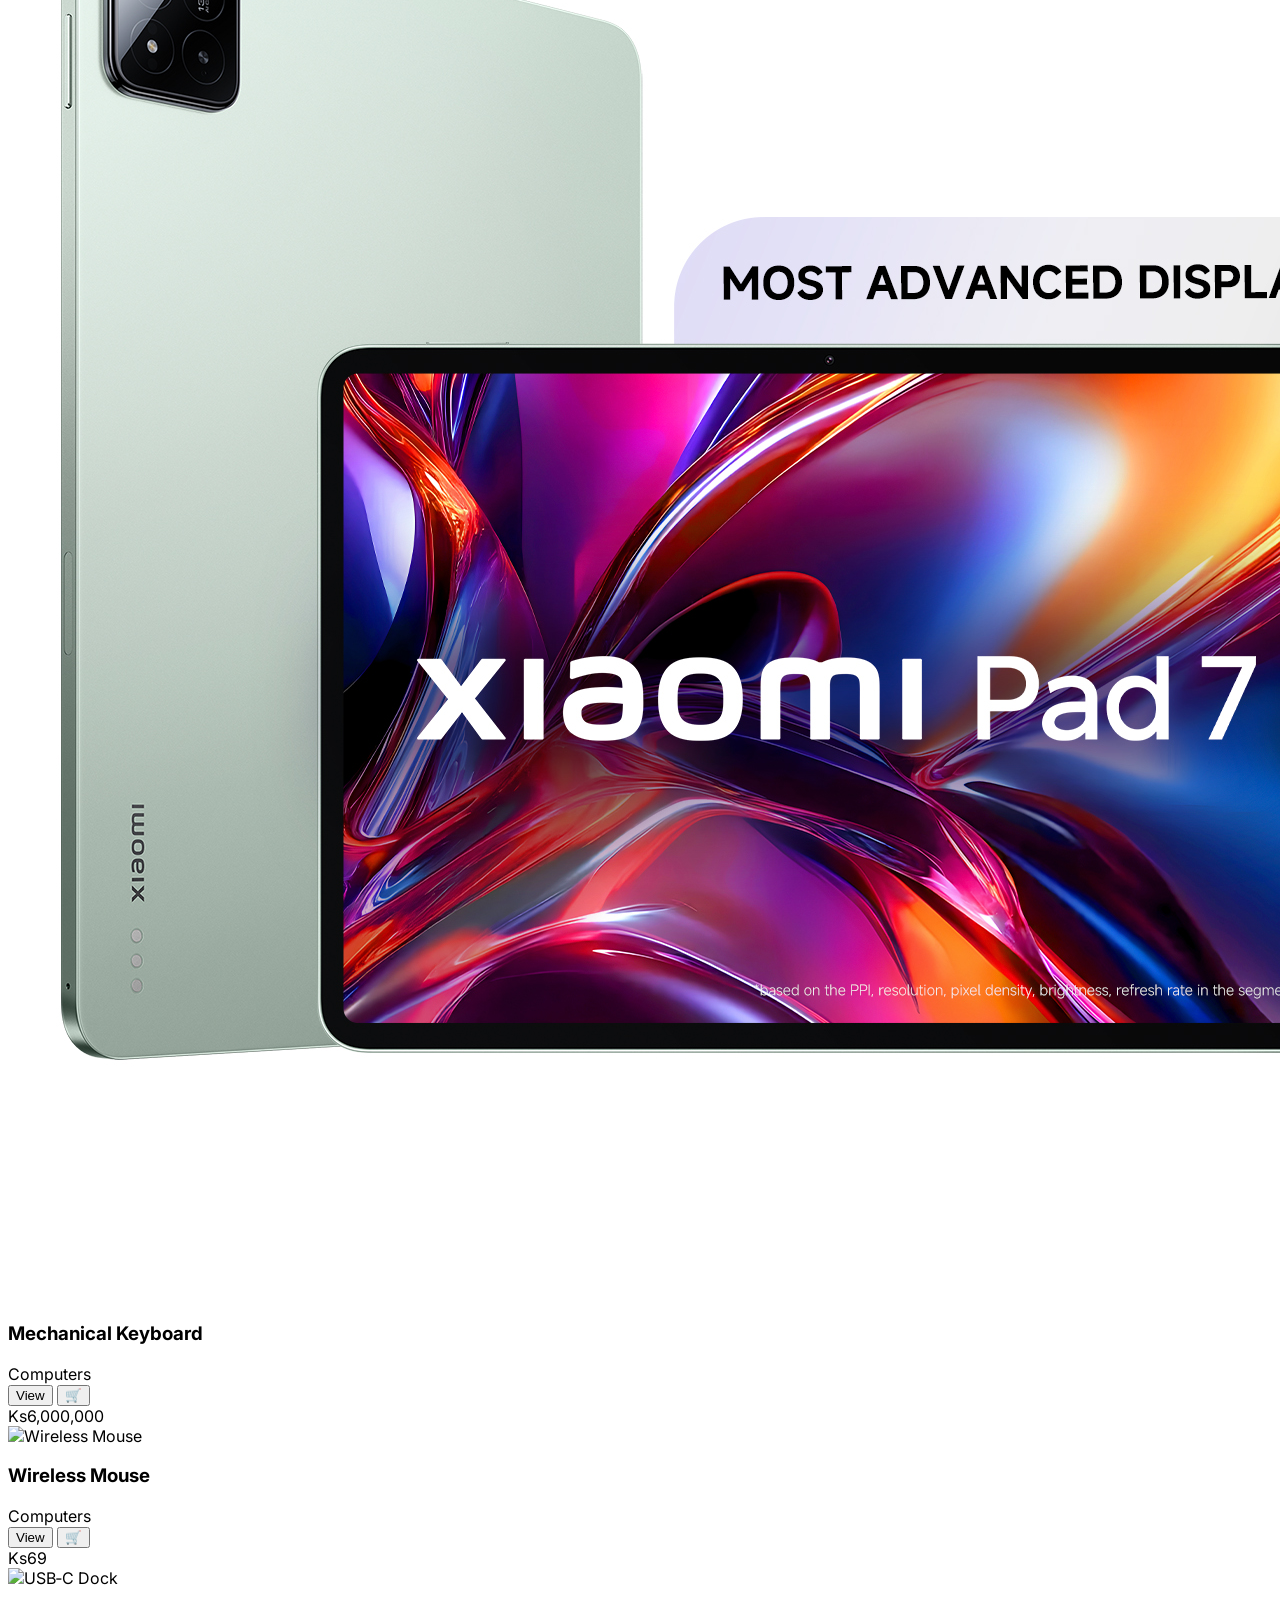
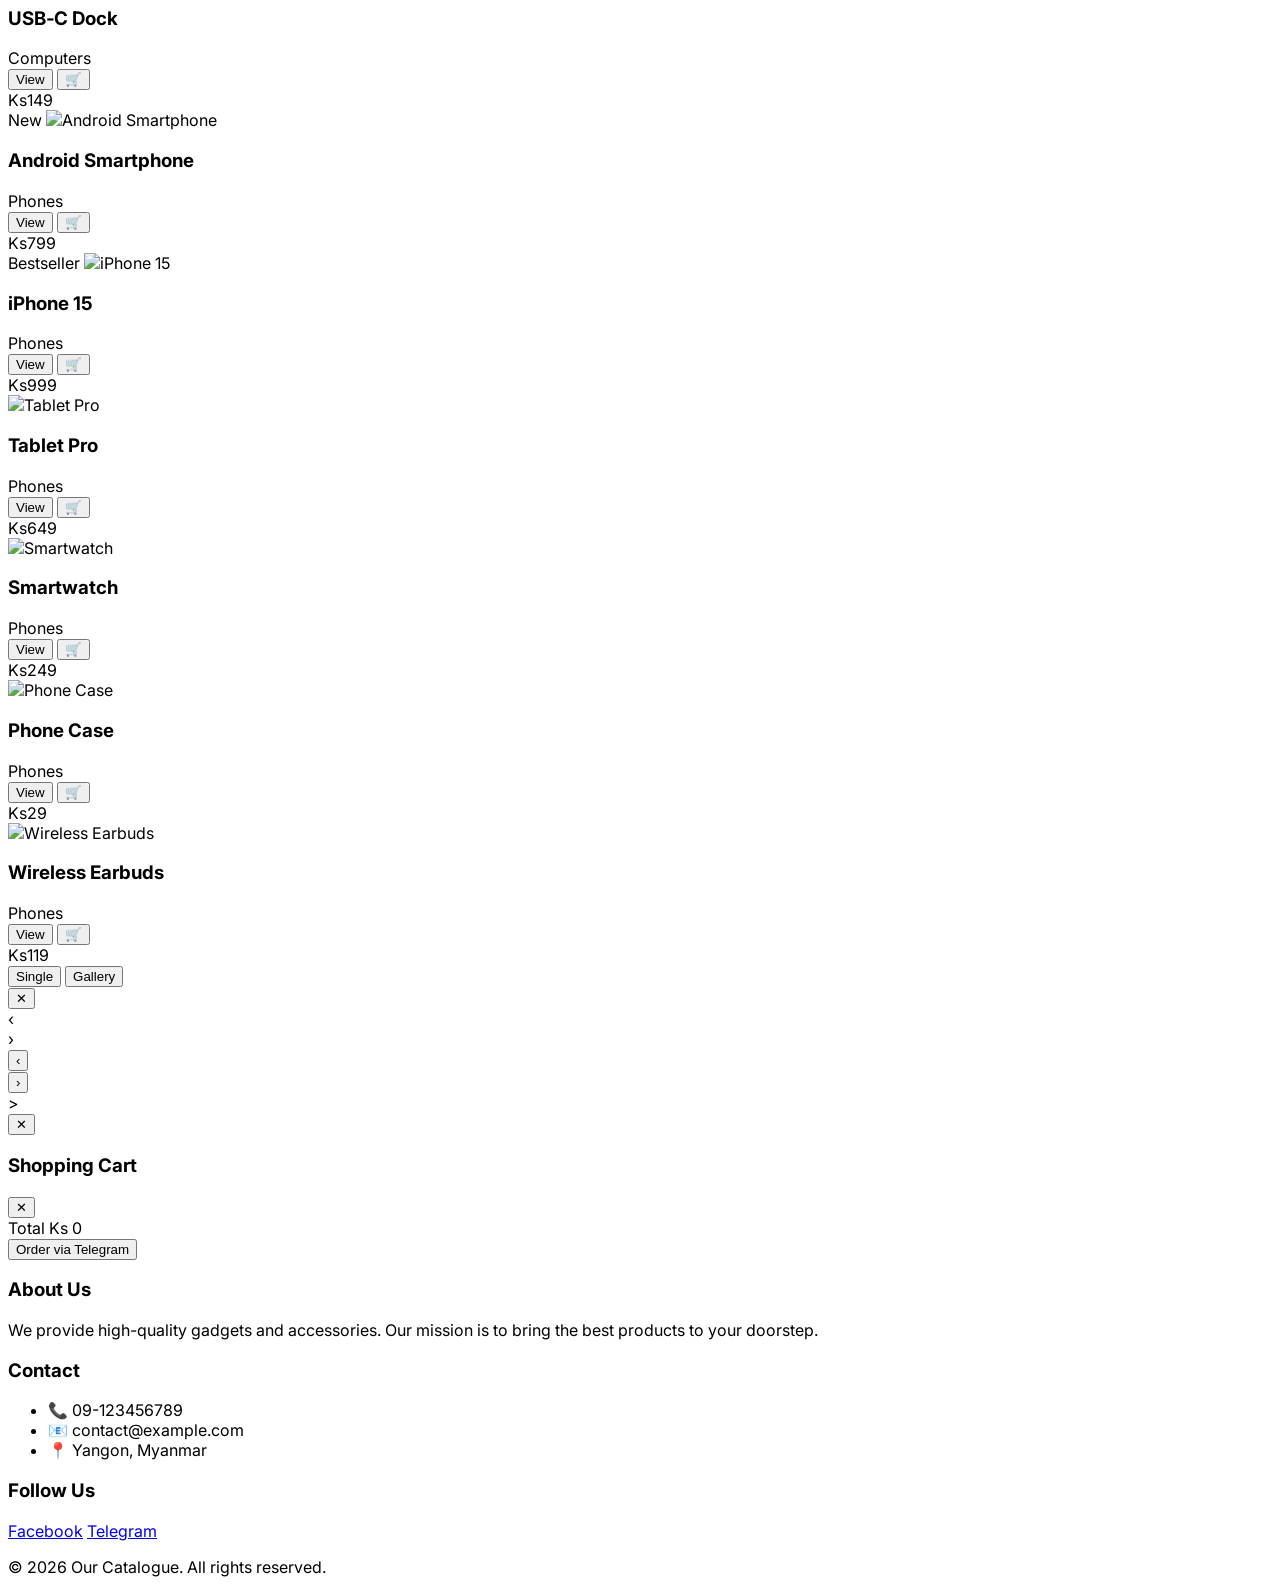
==== commit 0c155e64: "addtocart" ====
--- a/index.html
+++ b/index.html
@@ -201,6 +201,14 @@
             </div>
             <div class="flex items-center gap-2">
               <button
+                id="cartBtn"
+                class="inline-flex items-center gap-2 rounded-lg px-3 py-2 text-sm font-medium bg-neutral-100 dark:bg-neutral-800 hover:bg-neutral-200 dark:hover:bg-neutral-700 transition-colors relative"
+              >
+                <span>🛒</span>
+                <span class="hidden sm:inline">Cart</span>
+                <span id="cartBadge" class="absolute -top-1 -right-1 flex h-5 w-5 items-center justify-center rounded-full bg-brand-600 text-[10px] text-white font-bold opacity-0 transition-opacity">0</span>
+              </button>
+              <button
                 id="themeToggle"
                 class="inline-flex items-center gap-2 rounded-lg px-3 py-2 text-sm font-medium bg-neutral-100 dark:bg-neutral-800 hover:bg-neutral-200 dark:hover:bg-neutral-700 transition-colors"
               >
@@ -998,6 +1006,7 @@
               </div>
               <div class="mt-6 flex items-center gap-3">
                 <button class="book-buy rounded-lg px-5 py-2.5 text-sm font-medium bg-gradient-to-r from-brand-600 to-cyan-600 text-white hover:from-brand-700 hover:to-cyan-700 transition-colors">Buy now</button>
+                <button class="book-cart rounded-lg px-5 py-2.5 text-sm font-medium bg-neutral-100 dark:bg-neutral-800 hover:bg-neutral-200 dark:hover:bg-neutral-700 transition-colors">Cart</button>
                 <button class="book-wishlist rounded-lg px-5 py-2.5 text-sm font-medium bg-neutral-100 dark:bg-neutral-800 hover:bg-neutral-200 dark:hover:bg-neutral-700 transition-colors">Wishlist</button>
                 <button class="book-share rounded-lg px-3 py-2.5 text-sm font-medium bg-neutral-100 dark:bg-neutral-800 hover:bg-neutral-200 dark:hover:bg-neutral-700 transition-colors">
                   <svg xmlns="http://www.w3.org/2000/svg" width="20" height="20" viewBox="0 0 24 24" fill="none" stroke="currentColor" stroke-width="2" stroke-linecap="round" stroke-linejoin="round"><circle cx="18" cy="5" r="3"></circle><circle cx="6" cy="12" r="3"></circle><circle cx="18" cy="19" r="3"></circle><line x1="8.59" y1="13.51" x2="15.42" y2="17.49"></line><line x1="15.41" y1="6.51" x2="8.59" y2="10.49"></line></svg>
